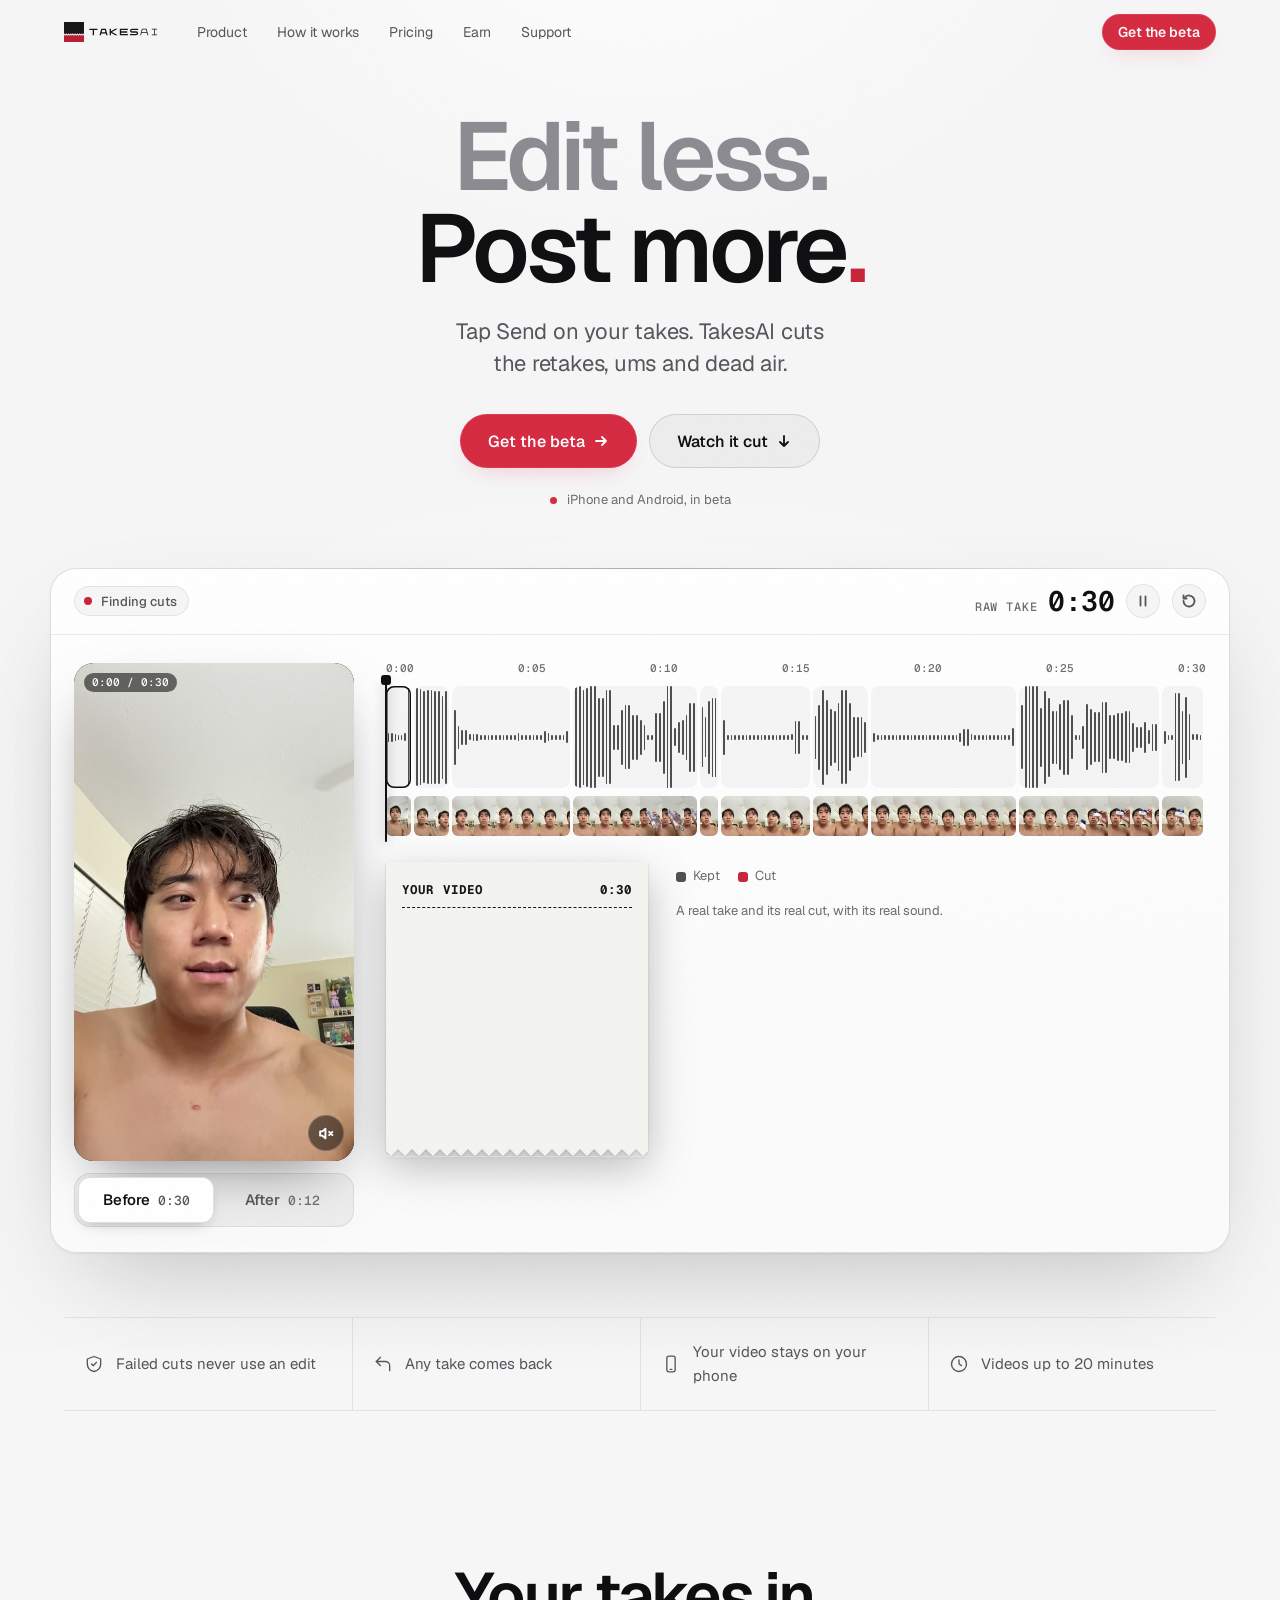
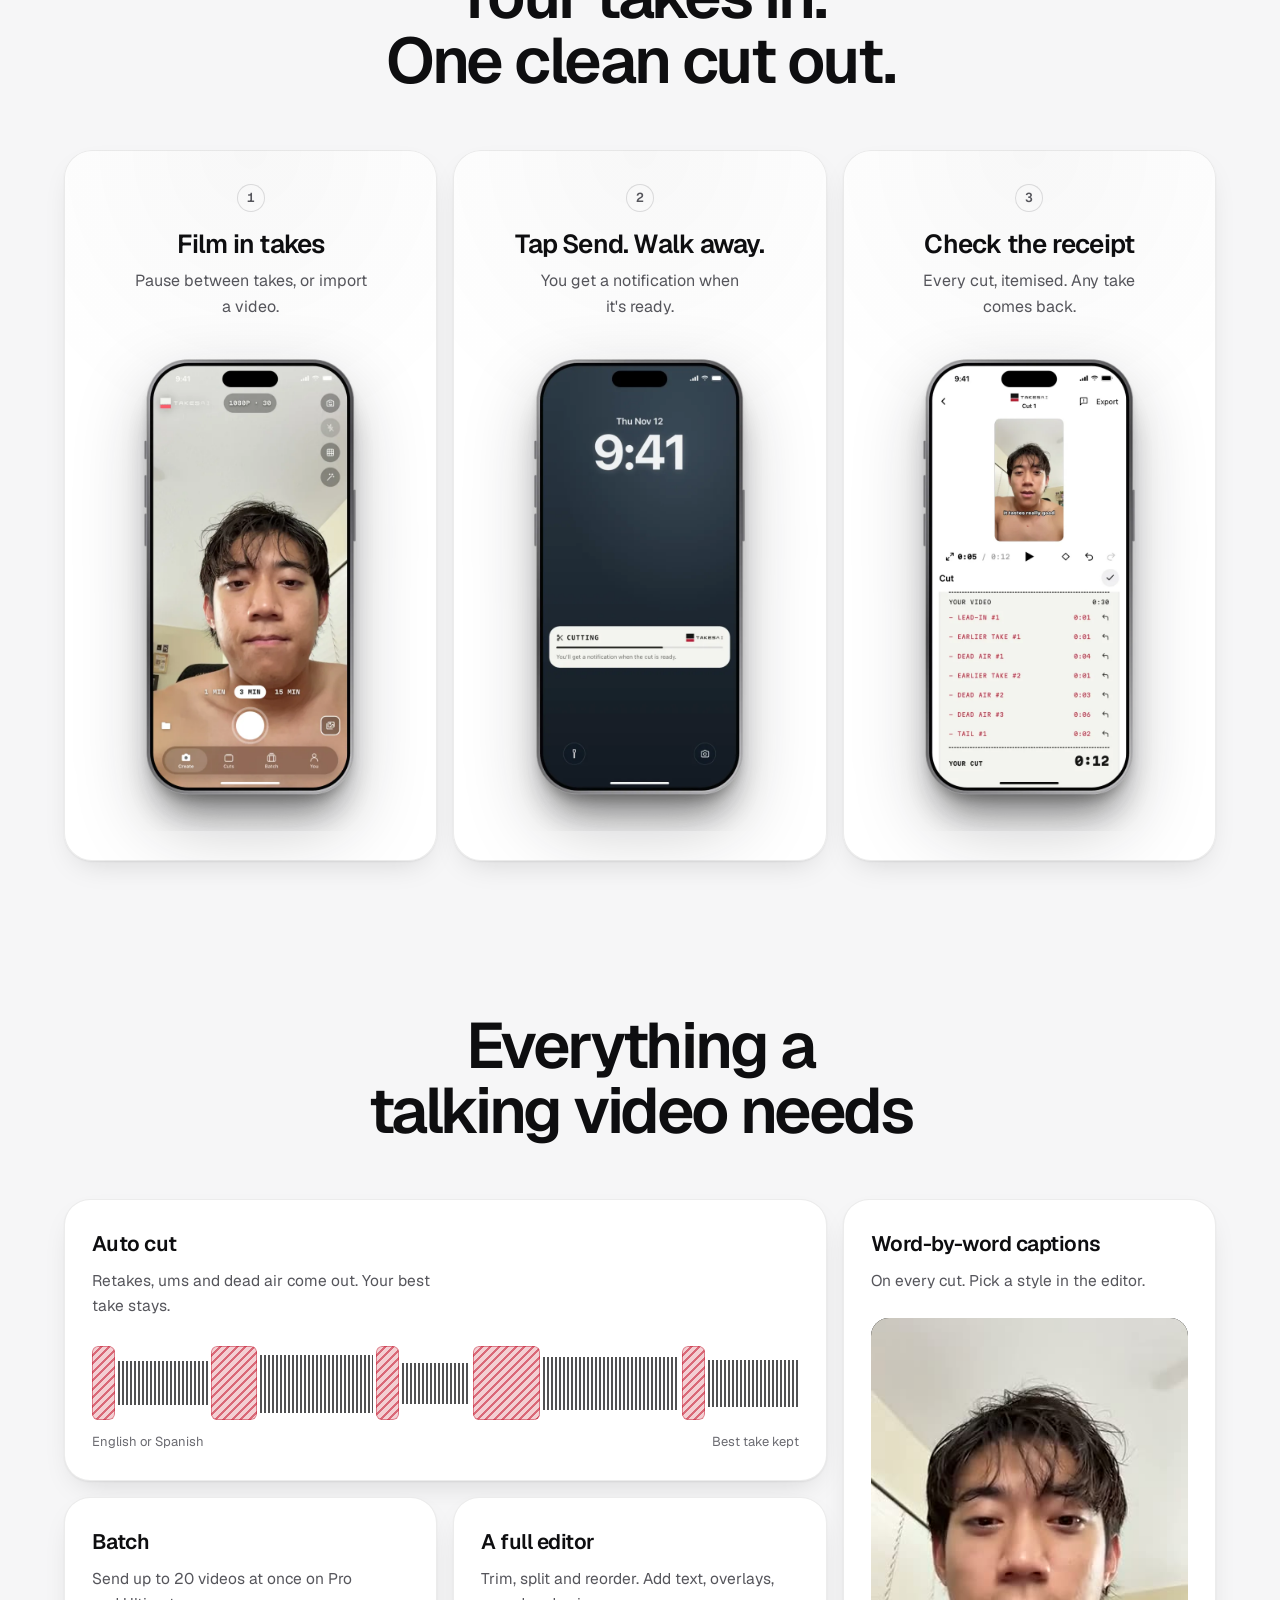
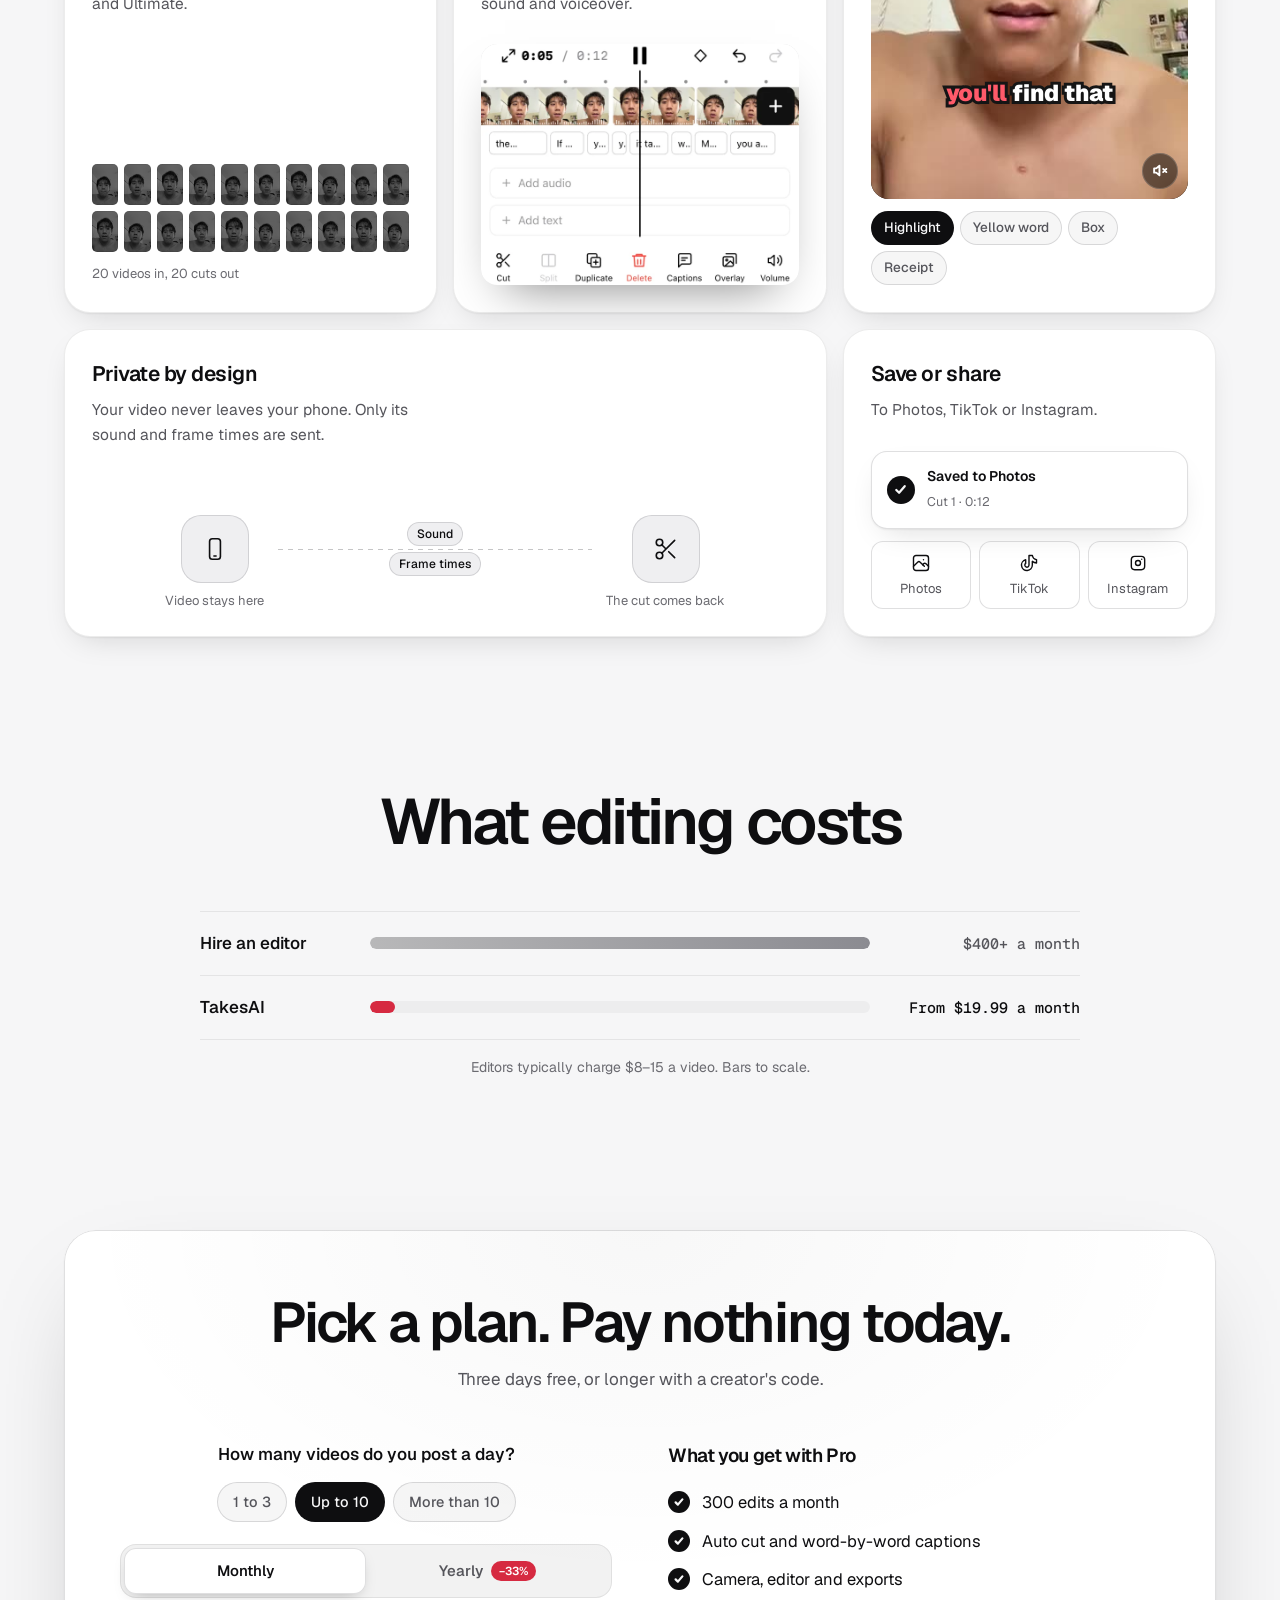
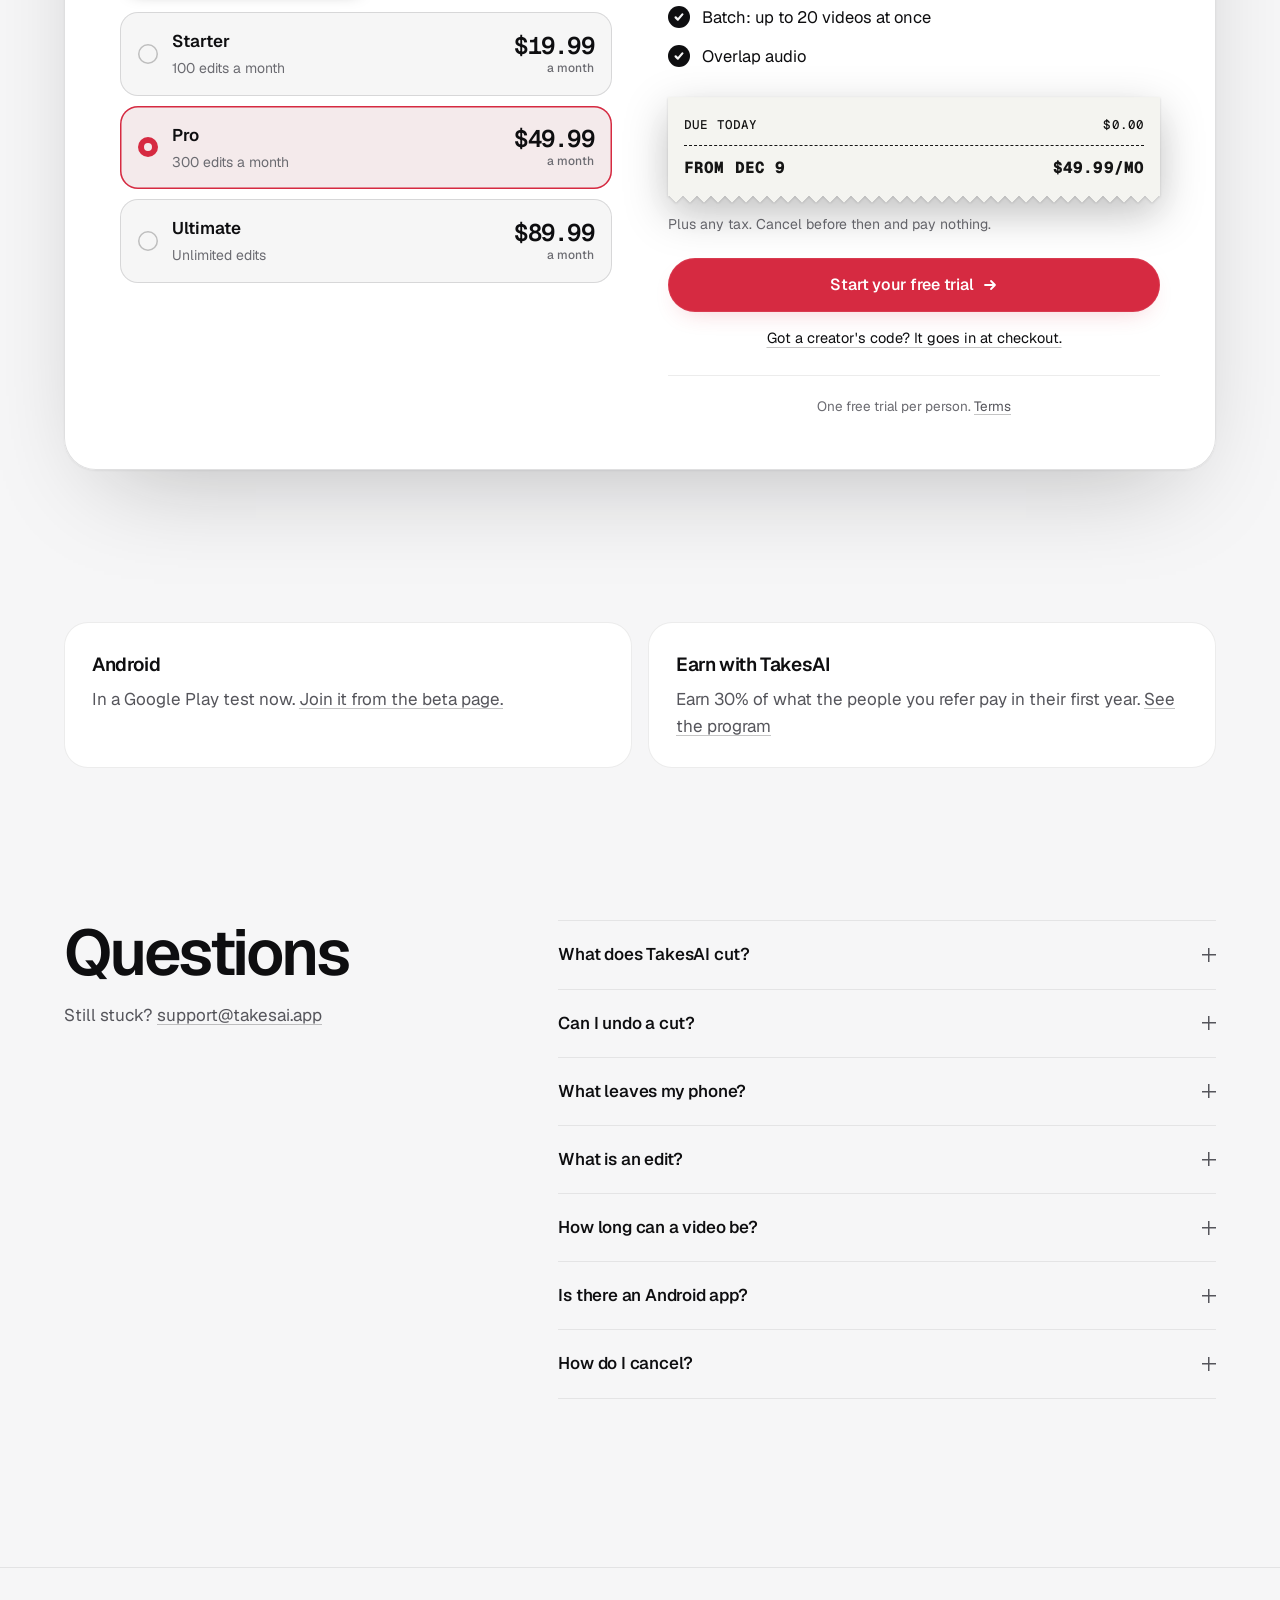
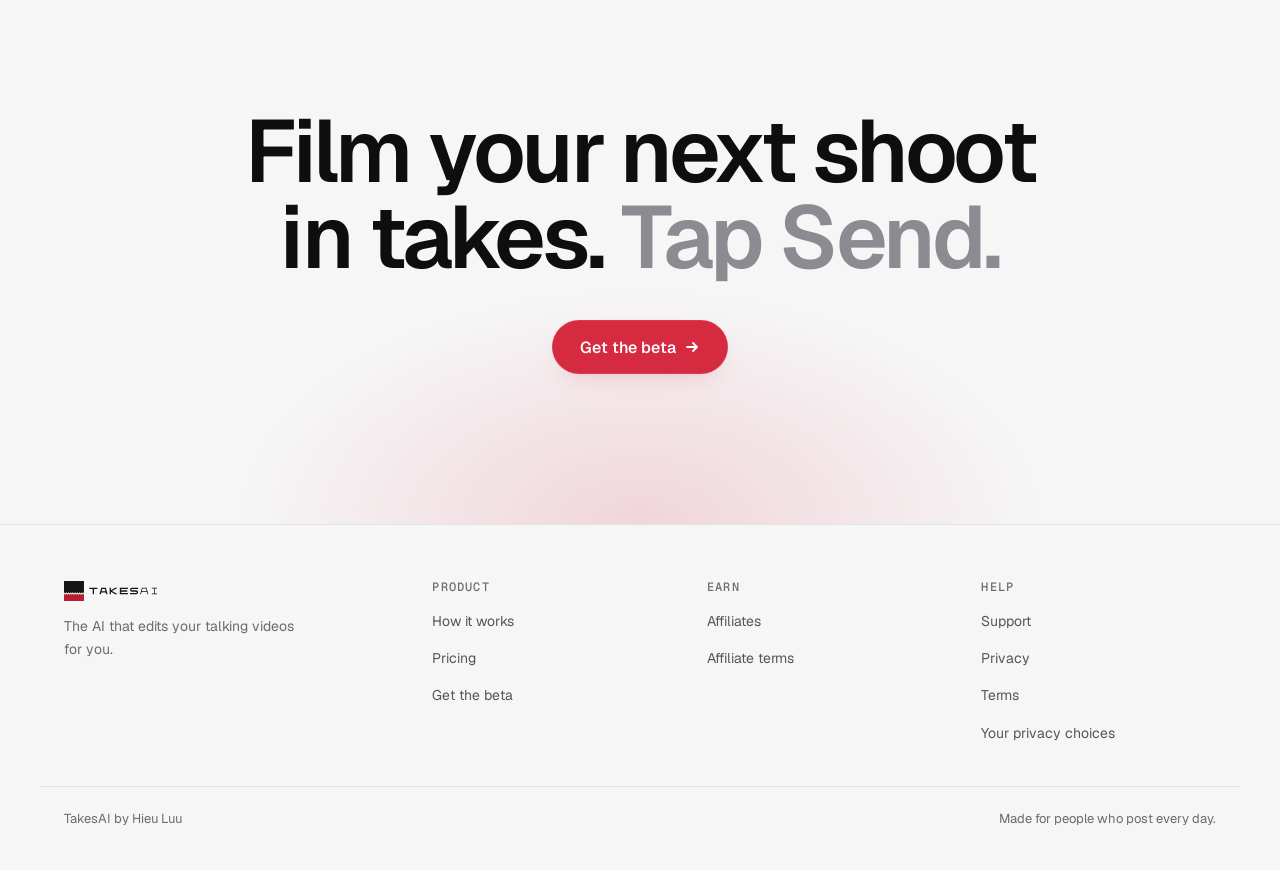
==== index.html @ f886a987 "Publish from takesai site/ at 8a616b32" ====
<!doctype html>
<html lang="en">
<head>
<meta charset="utf-8">
<meta name="viewport" content="width=device-width, initial-scale=1">
<link rel="icon" href="assets/icon.svg" type="image/svg+xml">
<link rel="apple-touch-icon" href="assets/apple-touch-icon.png">
<title>TakesAI: edit less, post more</title>
<meta name="description" content="Tap Send on your takes. TakesAI cuts the retakes, ums and dead air, and shows you everything it removed.">
<link rel="canonical" href="https://takesai.app/">
<meta property="og:type" content="website">
<meta property="og:site_name" content="TakesAI">
<meta property="og:title" content="TakesAI: edit less, post more">
<meta property="og:description" content="Your takes in. One clean cut out. TakesAI cuts the retakes, ums and dead air from your talking videos and shows you everything it removed.">
<meta property="og:url" content="https://takesai.app/">
<meta name="theme-color" content="#F6F6F7" media="(prefers-color-scheme: light)">
<meta name="theme-color" content="#0A0A0B" media="(prefers-color-scheme: dark)">
<link rel="preload" href="assets/fonts/Geist-Variable.woff2" as="font" type="font/woff2" crossorigin>
<link rel="stylesheet" href="style.css">
<link rel="stylesheet" href="assets/home.css">
<script>
(function () { // The hero's entrance (home.css .ready): once Geist is in or after 600 ms, and never before the first frame has painted.
  var d = document.documentElement, go = function () { requestAnimationFrame(function () { requestAnimationFrame(function () { d.classList.add('ready'); }); }); };
  d.classList.add('js');
  Promise.race([document.fonts ? document.fonts.load('1em Geist') : 0, new Promise(function (r) { setTimeout(r, 600); })]).then(go, go);
})();
</script>
<script src="assets/site.js" defer></script>
<script src="assets/home.js" defer></script>
</head>
<body class="home">
<header class="nav" id="nav">
  <div class="nav-in">
    <a class="brand" href="./" aria-label="TakesAI home"><picture><source srcset="assets/logo-dark.svg" media="(prefers-color-scheme: dark)"><img src="assets/logo.svg" alt="TakesAI" width="94" height="20"></picture></a>
    <nav class="nav-links" aria-label="Main">
      <a href="#demo">Product</a><a href="#how">How it works</a><a href="#pricing">Pricing</a><a class="if-trial not-app" href="earn/">Earn</a><a href="support/">Support</a>
    </nav>
    <a class="btn btn-red btn-sm" href="beta/" data-track="download">Get the beta</a>
    <button class="menu-btn" id="menu-btn" type="button" aria-expanded="false" aria-controls="sheet" aria-label="Menu"><i></i><i></i></button>
  </div>
</header>
<div class="sheet" id="sheet">
  <a href="#demo">Product</a><a href="#how">How it works</a><a href="#pricing">Pricing</a><a class="if-trial not-app" href="earn/">Earn</a><a href="support/">Support</a>
  <a class="btn btn-red" href="beta/" data-track="download">Get the beta</a>
</div>

<main>
<section class="hero">
  <!-- Black Friday (spec 012; docs/marketing/black-friday.md). Hidden unless the script below finds SALE_ON and the offer window. -->
  <section class="sale" id="sale" hidden aria-labelledby="sale-h">
    <h2 id="sale-h">Black Friday: 50% off your first year</h2>
    <p class="meta">Yearly plans · new subscribers · on iPhone · ends Monday</p>
    <ul class="lines plans">
      <li><span>Starter, yearly</span><span><s><span class="sr">Regular price </span>$159.99</s> $79.99<span class="sr"> for your first year</span></span><small>50% off your first year, then $159.99 a year</small></li>
      <li><span>Pro, yearly</span><span><s><span class="sr">Regular price </span>$399.99</s> $199.99<span class="sr"> for your first year</span></span><small>50% off your first year, then $399.99 a year</small></li>
      <li><span>Ultimate, yearly</span><span><s><span class="sr">Regular price </span>$719.99</s> $359.99<span class="sr"> for your first year</span></span><small>50% off your first year, then $719.99 a year</small></li>
    </ul>
    <p class="actions"><a class="btn btn-quiet" href="https://apps.apple.com/app/id6833252992" data-track="download">Get it on the App Store</a></p>
  </section>
  <script>
    // SALE_ON turns true only once the App Store offer exists (the founder's go). START and END are the US offer's real
    // start and end from App Store Connect. Outside that window, or with JavaScript off, nothing shows; it ends by itself.
    (function () {
      var SALE_ON = false, START = Date.parse('2026-11-27T04:00:00Z'), END = Date.parse('2026-12-01T04:00:00Z'), now = Date.now();
      if (SALE_ON && now >= START && now < END) document.getElementById('sale').hidden = false;
    })();
  </script>
  <h1><span class="line"><span class="dim">Edit less.</span></span><span class="line"><span>Post more<span class="dot">.</span></span></span></h1>
  <p class="sub">Tap Send on your takes. TakesAI cuts the retakes, ums and dead air.</p>
  <div class="ctas">
    <a class="btn btn-red btn-lg" href="beta/" data-track="download">Get the beta <svg viewBox="0 0 16 16" aria-hidden="true"><path d="M3 8h10M9 4l4 4-4 4"/></svg></a>
    <a class="btn btn-ghost btn-lg" href="#demo">Watch it cut <svg viewBox="0 0 16 16" aria-hidden="true"><path d="M8 3v10M4 9l4 4 4-4"/></svg></a>
  </div>
  <p class="meta"><i></i>iPhone and Android, in beta</p>
</section>

<!-- The signature: a real take and its real cut (assets/demo/, built by tools/make-demo.py from the take, the engine's cut list and the word times). -->
<section class="console-wrap" id="demo" aria-labelledby="demo-h">
  <h2 id="demo-h" class="sr">A real take, cut by TakesAI</h2>
  <div class="console" id="console">
    <div class="c-top">
      <span class="status" id="status" data-s="raw" role="status" aria-live="polite"><i></i><span id="status-t">Raw take</span></span>
      <span class="count"><small id="count-l">Raw take</small><b id="count">0:00</b></span>
      <button class="icon-btn" id="pause" type="button" aria-label="Pause"><svg class="i-pause" viewBox="0 0 16 16" aria-hidden="true"><path d="M5.5 3.5v9M10.5 3.5v9"/></svg><svg class="i-play" viewBox="0 0 16 16" aria-hidden="true"><path d="M5 3.5v9l7-4.5z"/></svg></button>
      <button class="icon-btn" id="replay" type="button" aria-label="Cut it again"><svg viewBox="0 0 16 16" aria-hidden="true"><path d="M2.5 8a5.5 5.5 0 1 0 1.6-3.9"/><path d="M2.5 2.5v3h3"/></svg></button>
    </div>
    <div class="c-body" id="cbody">
      <div class="player-col">
        <figure class="player">
          <video id="vraw" src="assets/demo/raw.mp4" poster="assets/demo/poster.jpg" muted playsinline preload="auto" aria-label="Before: the raw take"></video>
          <video id="vcut" src="assets/demo/cut.mp4" muted playsinline loop preload="none" aria-label="After: the cut, with captions"></video>
          <span class="tc" id="tc">0:00</span>
          <p class="cap" id="cap" aria-hidden="true"></p>
          <button class="snd" id="vsnd" type="button" aria-pressed="false" aria-label="Sound"><svg class="off" viewBox="0 0 16 16" aria-hidden="true"><path d="M7 3.5 4 6H2v4h2l3 2.5zM10.5 6.5l3 3M13.5 6.5l-3 3"/></svg><svg class="on" viewBox="0 0 16 16" aria-hidden="true"><path d="M7 3.5 4 6H2v4h2l3 2.5zM10.5 6a3 3 0 0 1 0 4M12.5 4a5.6 5.6 0 0 1 0 8"/></svg></button>
        </figure>
        <fieldset class="seg mode" id="mode">
          <legend class="sr">Show the take before or after the cut</legend>
          <label><input type="radio" name="mode" value="before">Before <b id="m-before">0:00</b></label>
          <label><input type="radio" name="mode" value="after" checked>After <b id="m-after">0:00</b></label>
        </fieldset>
      </div>
      <div class="work">
        <div class="timeline">
          <div class="ruler" aria-hidden="true"><span></span><span></span><span></span><span></span><span></span><span></span><span></span></div>
          <div class="track" id="track" aria-hidden="true"><div class="playhead" id="ph"></div></div>
        </div>
        <div class="work-b">
          <div class="r-wrap">
            <ol class="receipt" id="receipt" aria-label="Receipt for this cut"></ol>
          </div>
          <div class="work-aside">
            <div class="legend" aria-hidden="true"><span><i></i>Kept</span><span class="x"><i></i>Cut</span></div>
            <p class="c-note">A real take and its real cut, with its real sound.</p>
            <p class="r-hint" id="hint"><svg viewBox="0 0 16 16" aria-hidden="true"><path d="M6 10.5 2.5 7 6 3.5"/><path d="M2.5 7h7a4 4 0 0 1 4 4v1.5"/></svg>Tap a line to bring that part back.</p>
          </div>
        </div>
      </div>
    </div>
  </div>
</section>

<section class="facts" aria-label="Why it's safe to leave alone">
  <ul>
    <li data-r><svg viewBox="0 0 24 24" aria-hidden="true"><path d="M12 3 4 6v6c0 4.5 3.4 8 8 9 4.6-1 8-4.5 8-9V6z"/><path d="m9 12 2 2 4-4"/></svg>Failed cuts never use an edit</li>
    <li data-r style="--d:.06s"><svg viewBox="0 0 24 24" aria-hidden="true"><path d="M9 14 4 9l5-5"/><path d="M4 9h11a5 5 0 0 1 5 5v6"/></svg>Any take comes back</li>
    <li data-r style="--d:.12s"><svg viewBox="0 0 24 24" aria-hidden="true"><rect x="7" y="2.5" width="10" height="19" rx="2.5"/><path d="M11 18.5h2"/></svg>Your video stays on your phone</li>
    <li data-r style="--d:.18s"><svg viewBox="0 0 24 24" aria-hidden="true"><circle cx="12" cy="12" r="9"/><path d="M12 7v5l3 2"/></svg>Videos up to 20 minutes</li>
  </ul>
</section>

<section class="sec" id="how" aria-labelledby="how-h">
  <div class="sec-head" data-r><h2 id="how-h">Your takes in.<br>One clean cut out.</h2></div>
  <ol class="cards3">
    <li class="card3 spot" data-r><span class="n">1</span><h3>Film in takes</h3><p>Pause between takes, or import a video.</p><img src="assets/step-record.webp" alt="The TakesAI camera, ready to record" width="420" height="790" loading="lazy"></li>
    <li class="card3 spot" data-r style="--d:.08s"><span class="n">2</span><h3>Tap Send. Walk away.</h3><p>You get a notification when it's ready.</p><img src="assets/step-send.webp" alt="An iPhone lock screen showing TakesAI cutting a video" width="420" height="790" loading="lazy"></li>
    <li class="card3 spot" data-r style="--d:.16s"><span class="n">3</span><h3>Check the receipt</h3><p>Every cut, itemised. Any take comes back.</p><img src="assets/step-receipt.webp" alt="A finished cut with its receipt, listing every removed part" width="420" height="790" loading="lazy"></li>
  </ol>
</section>

<section class="sec" id="features" aria-labelledby="feat-h">
  <div class="sec-head" data-r><h2 id="feat-h">Everything a talking video needs</h2></div>
  <div class="bento">
    <article class="tile spot t-auto" data-r>
      <h3>Auto cut</h3><p>Retakes, ums and dead air come out. Your best take stays.</p>
      <div class="viz" aria-hidden="true">
        <div class="mini">
          <s style="--g:1"></s><b style="--g:4;--h:60%"></b><s style="--g:2"></s><b style="--g:5;--h:78%"></b><s style="--g:1"></s><b style="--g:3;--h:55%"></b><s style="--g:3"></s><b style="--g:6;--h:72%"></b><s style="--g:1"></s><b style="--g:4;--h:64%"></b>
        </div>
        <div class="mini-k"><span>English or Spanish</span><span>Best take kept</span></div>
      </div>
    </article>
    <article class="tile spot t-caps" data-r style="--d:.06s">
      <h3>Word-by-word captions</h3><p>On every cut. Pick a style in the editor.</p>
      <div class="viz">
        <div class="cap-frame" id="capframe" data-style="highlight">
          <video id="capvid" src="assets/caps.mp4" poster="assets/caps-poster.jpg" muted loop playsinline preload="none" aria-label="A take playing with word-by-word captions. Tap to pause."></video>
          <p class="words" id="capwords" aria-hidden="true"></p>
          <button class="snd" id="capsnd" type="button" aria-pressed="false" aria-label="Sound"><svg class="off" viewBox="0 0 16 16" aria-hidden="true"><path d="M7 3.5 4 6H2v4h2l3 2.5zM10.5 6.5l3 3M13.5 6.5l-3 3"/></svg><svg class="on" viewBox="0 0 16 16" aria-hidden="true"><path d="M7 3.5 4 6H2v4h2l3 2.5zM10.5 6a3 3 0 0 1 0 4M12.5 4a5.6 5.6 0 0 1 0 8"/></svg></button>
        </div>
        <div class="styles" role="radiogroup" aria-label="Caption style">
          <button type="button" role="radio" aria-checked="true" data-style="highlight">Highlight</button><button type="button" role="radio" aria-checked="false" data-style="yellow">Yellow word</button><button type="button" role="radio" aria-checked="false" data-style="box">Box</button><button type="button" role="radio" aria-checked="false" data-style="receipt">Receipt</button>
        </div>
      </div>
    </article>
    <article class="tile spot t-batch" data-r>
      <h3>Batch</h3><p>Send up to 20 videos at once on Pro and Ultimate.</p>
      <div class="viz" aria-hidden="true"><div class="grid20" id="grid20"></div><p class="g-k">20 videos in, 20 cuts out</p></div>
    </article>
    <article class="tile spot t-edit" data-r style="--d:.06s">
      <h3>A full editor</h3><p>Trim, split and reorder. Add text, overlays, sound and voiceover.</p>
      <div class="viz"><div class="ed-ui"><img loading="lazy" decoding="async" src="assets/editor-ui.webp" alt="The TakesAI editor: the timeline with caption blocks, Add audio and Add text, and the Cut, Split, Duplicate, Delete, Captions, Overlay and Volume tools" width="720" height="545"></div></div>
    </article>
    <article class="tile spot t-priv" data-r>
      <h3>Private by design</h3><p>Your video never leaves your phone. Only its sound and frame times are sent.</p>
      <div class="viz flow" aria-hidden="true">
        <div class="node"><div class="box"><svg viewBox="0 0 24 24"><rect x="7" y="2.5" width="10" height="19" rx="2.5"/><path d="M11 18.5h2"/></svg></div><span>Video stays here</span></div>
        <div class="pipe"><span class="pkts"><span class="pkt">Sound</span><span class="pkt">Frame times</span></span></div>
        <div class="node"><div class="box"><svg viewBox="0 0 24 24"><circle cx="6" cy="6" r="3"/><circle cx="6" cy="18" r="3"/><path d="M20 4 8.1 15.9M14.5 14.5 20 20M8.1 8.1 12 12"/></svg></div><span>The cut comes back</span></div>
      </div>
    </article>
    <article class="tile spot t-share" data-r style="--d:.06s">
      <h3>Save or share</h3><p>To Photos, TikTok or Instagram.</p>
      <div class="viz" aria-hidden="true">
        <div class="toast"><span class="ok"><svg viewBox="0 0 16 16"><path d="m3.5 8.5 3 3 6-7"/></svg></span><span><b>Saved to Photos</b><small>Cut 1 · 0:12</small></span></div>
        <div class="dests"><span><svg viewBox="0 0 24 24"><path d="M15 8h.01"/><path d="M3 6a3 3 0 0 1 3-3h12a3 3 0 0 1 3 3v12a3 3 0 0 1-3 3H6a3 3 0 0 1-3-3z"/><path d="m3 16 5-5c.93-.89 2.07-.89 3 0l5 5"/><path d="m14 14 1-1c.93-.89 2.07-.89 3 0l3 3"/></svg>Photos</span><span><svg viewBox="0 0 24 24"><path d="M21 7.92v4.03A9.95 9.95 0 0 1 16 10v4.5a6.5 6.5 0 1 1-8-6.33v4.33a2.5 2.5 0 1 0 4 2V3h4.08A6 6 0 0 0 21 7.92z"/></svg>TikTok</span><span><svg viewBox="0 0 24 24"><path d="M4 8a4 4 0 0 1 4-4h8a4 4 0 0 1 4 4v8a4 4 0 0 1-4 4H8a4 4 0 0 1-4-4z"/><path d="M9 12a3 3 0 1 0 6 0 3 3 0 0 0-6 0"/><path d="M16.5 7.5v.01"/></svg>Instagram</span></div>
      </div>
    </article>
  </div>
</section>

<section class="sec" id="cost" aria-labelledby="cost-h">
  <div class="sec-head" data-r><h2 id="cost-h">What editing costs</h2></div>
  <div class="cost" data-r>
    <div class="bar-row"><span class="who">Hire an editor</span><div class="bar"><i style="--w:100%"></i></div><span class="amt">$400+ a month</span></div>
    <div class="bar-row me"><span class="who">TakesAI</span><div class="bar"><i style="--w:5%"></i></div><span class="amt">From $19.99 a month</span></div>
    <p class="cost-note">Editors typically charge $8–15 a video. Bars to scale.</p>
  </div>
</section>

<!-- Plans: the form opens the checkout with the plan chosen (?plan=&period=, contracts/checkout-api.md). Works without script; the
     "how many a day" buttons need it. Buying links carry not-app (pages the app opens show no way to pay outside it). -->
<section class="sec" id="pricing" aria-labelledby="price-h">
  <div class="price-card" data-r>
    <h2 id="price-h"><span class="if-trial"><span class="nw">Pick a plan.</span> <span class="nw">Pay nothing today.</span></span><span class="if-no-trial">Plans</span></h2>
    <p class="lead if-trial">Three days free, or longer with a creator's code.</p>
    <form class="picker" id="picker" action="checkout/" method="get">
      <div class="pick">
        <p class="q" id="q">How many videos do you post a day?</p>
        <div class="chips" role="group" aria-labelledby="q">
          <button type="button" data-plan="starter" aria-pressed="false">1 to 3</button>
          <button type="button" data-plan="pro" aria-pressed="true">Up to 10</button>
          <button type="button" data-plan="ultimate" aria-pressed="false">More than 10</button>
        </div>
        <fieldset class="period">
          <legend class="sr">Billing period</legend>
          <span class="thumb" aria-hidden="true"></span>
          <label><input type="radio" name="period" value="monthly" checked>Monthly</label>
          <label><input type="radio" name="period" value="yearly">Yearly <span class="save"><span aria-hidden="true">−33%</span><span class="sr">, about 33% less</span></span></label>
        </fieldset>
        <fieldset class="plans">
          <legend class="sr">Plan</legend>
          <label class="plan"><input type="radio" name="plan" value="starter"><span><span class="nm">Starter</span><span class="ed">100 edits a month</span></span><span class="pr" data-m="19.99" data-y="159.99"><span class="v">$19.99</span><small>a month</small></span></label>
          <label class="plan"><input type="radio" name="plan" value="pro" checked><span><span class="nm">Pro</span><span class="ed">300 edits a month</span></span><span class="pr" data-m="49.99" data-y="399.99"><span class="v">$49.99</span><small>a month</small></span></label>
          <label class="plan"><input type="radio" name="plan" value="ultimate"><span><span class="nm">Ultimate</span><span class="ed">Unlimited edits</span></span><span class="pr" data-m="89.99" data-y="719.99"><span class="v">$89.99</span><small>a month</small></span></label>
        </fieldset>
      </div>
      <div class="buy">
        <h3 class="incl-h">What you get with <span id="incl-name">Pro</span></h3>
        <ul class="incl" id="incl"><li>300 edits a month</li><li>Auto cut and word-by-word captions</li><li>Camera, editor and exports</li><li>Batch: up to 20 videos at once</li><li>Overlap audio</li></ul>
        <div class="if-trial not-app">
          <div class="r-wrap due-wrap"><ul class="receipt due-r" aria-label="What you pay">
            <li><span>Due today</span><span>$0.00</span></li>
            <li class="total"><span id="due-when">After the trial</span><span id="due-p">$49.99/mo</span></li>
          </ul></div>
          <p class="due-note">Plus any tax. Cancel before then and pay nothing.</p>
          <button class="btn btn-red btn-lg" type="submit">Start your free trial <svg viewBox="0 0 16 16" aria-hidden="true"><path d="M3 8h10M9 4l4 4-4 4"/></svg></button>
          <a class="code" href="checkout/">Got a creator's code? It goes in at checkout.</a>
        </div>
        <p class="if-no-trial">Subscribe in the app. Cancel anytime in your Apple ID settings.</p>
        <p class="only-app">Subscribe in the app.</p>
        <p class="fine">One free trial per person. <a href="terms/">Terms</a></p>
      </div>
    </form>
  </div>
</section>

<section class="sec" id="more" aria-label="Android and the affiliate program">
  <div class="duo">
    <div id="android" data-r><h3>Android</h3><p>In a Google Play test now. <a href="beta/#android">Join it from the beta page.</a></p></div>
    <div class="if-trial not-app" data-r style="--d:.06s"><h3>Earn with TakesAI</h3><p>Earn 30% of what the people you refer pay in their first year. <a href="earn/">See the program</a></p></div>
  </div>
</section>

<section class="sec" id="faq" aria-labelledby="faq-h">
  <div class="faq-wrap">
    <div data-r><h2 id="faq-h" class="big">Questions</h2><p>Still stuck? <a href="mailto:support@takesai.app">support@takesai.app</a></p></div>
    <div class="faq" data-r style="--d:.06s">
      <details><summary>What does TakesAI cut?</summary><p>Retakes, ums and dead air. It keeps your best take and adds captions.</p></details>
      <details><summary>Can I undo a cut?</summary><p>Yes, any removed take comes back with a tap. Check each cut before you post.</p></details>
      <details><summary>What leaves my phone?</summary><p>Only its sound and a list of frame times, never the video. Details in the <a href="privacy/">Privacy Policy</a>.</p></details>
      <details><summary>What is an edit?</summary><p>One cut opened in your editor. Failed cuts use none, and unused edits don't roll over.</p></details>
      <details><summary>How long can a video be?</summary><p>Up to 20 minutes.</p></details>
      <details><summary>Is there an Android app?</summary><p>It's in a Google Play test now. The <a href="beta/#android">beta page</a> has the steps.</p></details>
      <details><summary>How do I cancel?</summary><p><a href="support/">Support</a> has the steps for App Store and web plans.</p></details>
    </div>
  </div>
</section>

<section class="final" aria-labelledby="final-h">
  <h2 id="final-h" data-r>Film your next shoot in takes. <span>Tap Send.</span></h2>
  <a class="btn btn-red btn-lg" href="beta/" data-track="download" data-r style="--d:.1s">Get the beta <svg viewBox="0 0 16 16" aria-hidden="true"><path d="M3 8h10M9 4l4 4-4 4"/></svg></a>
</section>
</main>
<footer class="site-footer">
  <div class="foot">
    <div><a class="brand" href="./"><picture><source srcset="assets/logo-dark.svg" media="(prefers-color-scheme: dark)"><img src="assets/logo.svg" alt="TakesAI" width="94" height="20"></picture></a><p>The AI that edits your talking videos for you.</p></div>
    <div><h4>Product</h4><ul><li><a href="#how">How it works</a></li><li><a href="#pricing">Pricing</a></li><li><a href="beta/">Get the beta</a></li></ul></div>
    <div class="if-trial not-app"><h4>Earn</h4><ul><li><a href="earn/">Affiliates</a></li><li><a href="earn/terms/">Affiliate terms</a></li></ul></div>
    <div><h4>Help</h4><ul><li><a href="support/">Support</a></li><li><a href="privacy/">Privacy</a></li><li><a href="terms/">Terms</a></li><li><a href="privacy-choices/">Your privacy choices</a></li></ul></div>
  </div>
  <div class="foot-b"><span>TakesAI by Hieu Luu</span><span>Made for people who post every day.</span></div>
</footer>
</body>
</html>
---- style.css ----
/* takesai.app (M-86): the premium look, in a light and a dark palette that follow the device.
   Geist for words, Geist Mono for timecodes and figures, both served from this site. Red marks the main action
   and anything cut; paper is used only for receipts. The home page adds its own sections in assets/home.css. */
@font-face { font-family: "Geist"; src: url("assets/fonts/Geist-Variable.woff2") format("woff2"); font-weight: 100 900; font-style: normal; font-display: swap; }
@font-face { font-family: "Geist Mono"; src: url("assets/fonts/GeistMono-Variable.woff2") format("woff2"); font-weight: 100 900; font-style: normal; font-display: swap; }

:root {
  --bg: #F6F6F7; --bg-1: #FBFBFC; --panel: #FFFFFF; --panel-2: #FFFFFF; --panel-3: #EFEFF1; --raised: #FFFFFF;
  --fill: rgb(14 14 16 / 0.035); --fill-2: rgb(14 14 16 / 0.065); --well: rgb(14 14 16 / 0.05);
  --line: rgb(14 14 16 / 0.08); --line-2: rgb(14 14 16 / 0.13); --line-3: rgb(14 14 16 / 0.24);
  --text: #0E0E10; --text-2: #55555B; --text-3: #6B6B71; --dim: #8B8B91;
  --red: #C8243A; --red-btn: #D62A41; --red-btn-2: #BD1F36; --red-glow: rgb(214 42 65 / 0.16); --red-shadow: rgb(214 42 65 / 0.28);
  --paper: #F4F4F0; --ink: #151515; --cut: #B81D32;
  --bar: rgb(14 14 16 / 0.72);
  --nav-bg: rgb(246 246 247 / 0.8); --sheet-bg: rgb(246 246 247 / 0.97);
  --key: rgb(255 255 255 / 0.95); --card-hi: rgb(14 14 16 / 0.03);
  --shadow: 0 1px 2px rgb(14 14 16 / 0.06), 0 12px 32px -14px rgb(14 14 16 / 0.18);
  --shadow-lg: 0 1px 2px rgb(14 14 16 / 0.05), 0 40px 100px -40px rgb(14 14 16 / 0.28);
  --phone-shadow: drop-shadow(0 26px 34px rgb(14 14 16 / 0.22));
  --grain: 0.03;
  --sans: "Geist", -apple-system, BlinkMacSystemFont, "Segoe UI", Roboto, sans-serif;
  --mono: "Geist Mono", ui-monospace, "SF Mono", Menlo, monospace;
  --ease: cubic-bezier(0.16, 1, 0.3, 1);
  --max: 1200px; --read: 720px;
  color-scheme: light;
  interpolate-size: allow-keywords;
}
@media (prefers-color-scheme: dark) {
  :root:not([data-theme="light"]) {
    --bg: #0A0A0B; --bg-1: #0D0D0F; --panel: #121215; --panel-2: #17171B; --panel-3: #1E1E23; --raised: #24242A;
    --fill: rgb(255 255 255 / 0.04); --fill-2: rgb(255 255 255 / 0.08); --well: rgb(0 0 0 / 0.35);
    --line: rgb(255 255 255 / 0.07); --line-2: rgb(255 255 255 / 0.12); --line-3: rgb(255 255 255 / 0.22);
    --text: #F4F4F0; --text-2: #A8A8AD; --text-3: #8F8F95; --dim: #6B6B71;
    --red: #FF5A6A; --red-btn: #D92D44; --red-btn-2: #C4263D; --red-glow: rgb(255 90 106 / 0.2); --red-shadow: rgb(0 0 0 / 0.55);
    --bar: rgb(244 244 240 / 0.78);
    --nav-bg: rgb(10 10 11 / 0.72); --sheet-bg: rgb(10 10 11 / 0.96);
    --key: rgb(255 255 255 / 0.1); --card-hi: rgb(255 255 255 / 0.07);
    --shadow: inset 0 1px 0 rgb(255 255 255 / 0.05), 0 20px 50px -24px rgb(0 0 0 / 0.8);
    --shadow-lg: inset 0 1px 0 rgb(255 255 255 / 0.08), 0 50px 140px -40px rgb(0 0 0 / 0.9);
    --phone-shadow: drop-shadow(0 30px 40px rgb(0 0 0 / 0.6));
    --grain: 0.045;
    color-scheme: dark;
  }
}

* { box-sizing: border-box; }
html { -webkit-text-size-adjust: 100%; scroll-padding-top: 88px; }
@media (prefers-reduced-motion: no-preference) { html { scroll-behavior: smooth; } }
body { margin: 0; background: var(--bg); color: var(--text); font: 400 17px/1.6 var(--sans); -webkit-font-smoothing: antialiased; overflow-x: clip; }
::selection { background: var(--text); color: var(--bg); }
img { display: block; max-width: 100%; }
a { color: inherit; text-decoration-thickness: 1px; text-underline-offset: 3px; text-decoration-color: var(--line-3); }
a:hover { text-decoration-color: currentColor; }
:focus-visible { outline: 2px solid var(--text); outline-offset: 3px; border-radius: 6px; }
h1, h2, h3 { font-weight: 600; text-wrap: balance; color: var(--text); }
p { text-wrap: pretty; }
p, ul, ol { margin: 0 0 16px; }
ul, ol { padding-left: 1.3em; }
li { margin-bottom: 8px; }
li::marker { color: var(--text-3); }
strong { font-weight: 600; color: var(--text); }
fieldset { border: 0; padding: 0; margin: 0; min-width: 0; }
.sr { position: absolute; width: 1px; height: 1px; overflow: hidden; clip: rect(0 0 0 0); white-space: nowrap; }
.nw { display: inline-block; } /* a heading of two sentences breaks between them */

/* Film grain, very faint: the edit bay. */
body::after { content: ""; position: fixed; inset: -50%; z-index: 90; pointer-events: none; opacity: var(--grain);
  background-image: url("data:image/svg+xml,%3Csvg xmlns='http://www.w3.org/2000/svg' width='160' height='160'%3E%3Cfilter id='n'%3E%3CfeTurbulence type='fractalNoise' baseFrequency='.9' numOctaves='2' stitchTiles='stitch'/%3E%3C/filter%3E%3Crect width='100%25' height='100%25' filter='url(%23n)'/%3E%3C/svg%3E"); }

/* ---------- Buttons: red is the main action. ---------- */
.btn { display: inline-flex; align-items: center; justify-content: center; gap: 8px; min-height: 46px; padding: 0 22px; border-radius: 999px; border: 0;
  font: 550 15px/1.2 var(--sans); letter-spacing: -0.005em; text-decoration: none; text-align: center; cursor: pointer; white-space: nowrap;
  color: var(--bg); background: var(--text); transition: transform 0.4s var(--ease), background-color 0.25s, box-shadow 0.4s var(--ease), color 0.25s; }
.btn:hover { transform: translateY(-1px); }
.btn svg { width: 16px; height: 16px; fill: none; stroke: currentColor; stroke-width: 1.8; stroke-linecap: round; stroke-linejoin: round; transition: transform 0.4s var(--ease); }
.btn:hover svg { transform: translateX(3px); }
.btn-cut, .btn-red { color: #FFFFFF; background: var(--red-btn); box-shadow: 0 0 0 1px rgb(255 255 255 / 0.08) inset, 0 10px 24px -12px var(--red-shadow); }
.btn-cut:hover, .btn-red:hover { background: var(--red-btn-2); box-shadow: 0 0 0 1px rgb(255 255 255 / 0.12) inset, 0 14px 30px -12px var(--red-shadow); }
.btn-quiet, .btn-ghost { color: var(--text); background: var(--fill); box-shadow: inset 0 0 0 1px var(--line-2); }
.btn-quiet:hover, .btn-ghost:hover { background: var(--fill-2); box-shadow: inset 0 0 0 1px var(--line-3); }
.btn-ghost:hover svg { transform: translateY(2px); }
.btn-sm { min-height: 36px; padding: 0 16px; font-size: 14px; }
.btn-lg { min-height: 54px; padding: 0 28px; font-size: 16px; }
button.btn:disabled { cursor: wait; opacity: 0.6; transform: none; }
.actions { display: flex; flex-wrap: wrap; gap: 10px; margin: 0; }

/* ---------- Header: glass over the page. ---------- */
.site-header { position: fixed; inset: 0 0 auto; z-index: 60; background: var(--nav-bg); -webkit-backdrop-filter: saturate(160%) blur(18px); backdrop-filter: saturate(160%) blur(18px); border-bottom: 1px solid var(--line); }
.site-header nav { max-width: var(--max); margin: 0 auto; padding: 0 24px; min-height: 64px; display: flex; flex-wrap: wrap; align-items: center; gap: 4px 28px; }
.brand { display: block; color: var(--text); }
.brand img { display: block; height: 20px; width: auto; }
.site-header .links { display: flex; flex-wrap: wrap; gap: 0 24px; margin-left: auto; }
.site-header .links a { font-size: 14px; color: var(--text-2); text-decoration: none; padding: 10px 0; transition: color 0.2s; }
.site-header .links a:hover, .site-header .links a[aria-current="page"] { color: var(--text); }
@media (max-width: 420px) { .site-header nav { gap: 4px 16px; } .site-header .links { gap: 0 14px; } .site-header .links a { font-size: 13.5px; } }

/* ---------- Inner pages: a reading column. ---------- */
.page { position: relative; max-width: calc(var(--read) + 48px); margin: 0 auto; padding: 128px 24px 112px; overflow-wrap: break-word; isolation: isolate; }
.page::before { content: ""; position: absolute; inset: 0 0 auto; height: 520px; z-index: -1; pointer-events: none; background: radial-gradient(40% 70% at 50% 0%, var(--key), transparent 70%); }
.page h1 { font-size: clamp(2.5rem, 7vw, 3.75rem); line-height: 1.02; letter-spacing: -0.04em; margin: 0 0 16px; }
.page h2 { font-size: 1.5rem; line-height: 1.2; letter-spacing: -0.025em; margin: 0 0 14px; }
.page h3 { font-size: 1.125rem; line-height: 1.35; letter-spacing: -0.01em; margin: 28px 0 8px; }
.page section { margin-top: 64px; scroll-margin-top: 96px; }
.page p, .page li { color: var(--text-2); }
.meta { font-size: 14px; color: var(--text-3); margin: 0 0 32px; }
.lede { font-size: 1.25rem; line-height: 1.5; color: var(--text-2); letter-spacing: -0.01em; }
.contact { font-weight: 600; font-size: 1.125rem; }
.contact a { color: var(--text); }
.redeem-get { margin: 12px 0 6px; } /* the button sits on its own line under its step */
.steps .btn { margin: 4px 0 12px; }

/* Facts: label on the left, value on the right, hairlines between. */
.lines { list-style: none; padding: 0; margin: 0 0 24px; border-top: 1px solid var(--line); font-variant-numeric: tabular-nums; }
.lines li { display: flex; flex-wrap: wrap; justify-content: space-between; gap: 2px 24px; margin: 0; padding: 14px 0; border-bottom: 1px solid var(--line); }
.page .lines li span:first-child, .lines li span:first-child { font-weight: 550; color: var(--text); }
.lines li span:last-child { color: var(--text-2); }
@media (min-width: 600px) { .lines li span:last-child { text-align: right; margin-left: auto; max-width: 62%; } }
.lines li.cut span { color: var(--red); }
.lines li.total span { color: var(--text); font-weight: 650; }

/* Steps: the order is the information. */
.steps { list-style: none; padding: 0; margin: 0; counter-reset: step; }
.steps > li { counter-increment: step; position: relative; margin: 0; padding: 0 0 24px 52px; }
.steps > li::before { content: counter(step); position: absolute; left: 0; top: 0; display: grid; place-items: center; width: 32px; height: 32px; border-radius: 50%;
  box-shadow: inset 0 0 0 1px var(--line-2); font: 600 13px/1 var(--mono); color: var(--text-2); }
.steps h3 { margin: 4px 0 4px; }
.steps p { margin: 0 0 12px; }

/* Questions: native disclosure, works without JavaScript. */
.faq details { border-bottom: 1px solid var(--line); }
.faq details:first-child { border-top: 1px solid var(--line); }
.faq summary { display: flex; justify-content: space-between; align-items: center; gap: 20px; padding: 20px 0; cursor: pointer; list-style: none; font-size: 17px; font-weight: 550; letter-spacing: -0.012em; color: var(--text); }
.faq summary::-webkit-details-marker { display: none; }
.faq summary::after { content: ""; flex: none; width: 14px; height: 14px; background:
  linear-gradient(var(--text-2), var(--text-2)) center / 14px 1.5px no-repeat, linear-gradient(var(--text-2), var(--text-2)) center / 1.5px 14px no-repeat; transition: transform 0.45s var(--ease); }
.faq details[open] summary::after { transform: rotate(45deg); }
.faq details p { padding: 0 40px 22px 0; color: var(--text-2); max-width: 52ch; }
.faq details::details-content { height: 0; overflow: clip; transition: height 0.5s var(--ease), content-visibility 0.5s allow-discrete; }
.faq details[open]::details-content { height: auto; }

/* ---------- Footer ---------- */
.site-footer { border-top: 1px solid var(--line); color: var(--text-3); }
.foot { max-width: var(--max); margin: 0 auto; padding: 56px 24px 40px; display: grid; grid-template-columns: 1.4fr repeat(3, 1fr); gap: 40px; }
.foot p { margin: 14px 0 0; font-size: 14px; color: var(--text-3); max-width: 28ch; }
.foot h4 { margin: 0 0 14px; font: 500 12px/1 var(--mono); text-transform: uppercase; letter-spacing: 0.1em; color: var(--text-3); }
.foot ul { list-style: none; margin: 0; padding: 0; display: grid; gap: 10px; }
.foot li { margin: 0; }
.foot a { font-size: 14px; color: var(--text-2); text-decoration: none; transition: color 0.2s; }
.foot a:hover { color: var(--text); }
.foot .brand img { height: 20px; }
.foot-b { max-width: var(--max); margin: 0 auto; padding: 22px 24px 40px; border-top: 1px solid var(--line); display: flex; justify-content: space-between; gap: 20px; font-size: 13px; }
@media (max-width: 760px) { .foot { grid-template-columns: 1fr 1fr; } .foot > div:first-child { grid-column: 1 / -1; } .foot-b { flex-direction: column; } }

/* ---- Marketing site skeleton (spec 007, contracts/site-interfaces.md) ---- */

/* Support opened from the app (?from=app): nothing there may link to outside payment (guideline 3.1.1(a)). */
.from-app .not-app, html:not(.from-app) .only-app { display: none; }

/* Launch switch (FR-002). Release 1.0 ships without the trial, the web checkout and the affiliate
   program; they arrive together in the next release. When that release is live, swap these two lines. */
/* .if-trial { display: none !important; } */
.if-no-trial { display: none !important; }

/* Feature board switch (spec 015). Board copy carries .if-board, its counterpart .if-no-board.
   When the board is switched on in the app, swap these two lines. */
.if-board { display: none !important; }
/* .if-no-board { display: none !important; } */

/* ---------- Plan pickers (home pricing and checkout) ---------- */
/* The period: a segmented control in a well. */
.seg, .period { position: relative; display: grid; grid-template-columns: 1fr 1fr; gap: 0; padding: 4px; border-radius: 16px; background: var(--well); box-shadow: inset 0 0 0 1px var(--line); margin: 0 0 14px; }
.seg label, .period label { position: relative; z-index: 1; display: flex; flex-direction: column; align-items: center; justify-content: center; gap: 2px; min-height: 46px; padding: 4px 8px; border-radius: 12px; cursor: pointer; font-weight: 550; font-size: 15px; line-height: 1.2; color: var(--text-2); transition: color 0.3s, background-color 0.3s; }
.seg label:has(:checked), .period label:has(:checked) { color: var(--text); }
.seg label:has(:checked) { background: var(--raised); box-shadow: inset 0 0 0 1px var(--line-2), 0 6px 16px -8px rgb(0 0 0 / 0.35); }
.seg small { font-size: 12px; font-weight: 450; color: var(--text-3); }
.seg input, .period input { position: absolute; opacity: 0; inset: 0; margin: 0; cursor: pointer; }
.seg:has(:focus-visible), .period:has(:focus-visible) { outline: 2px solid var(--text); outline-offset: 3px; }
/* Plan rows; the chosen one is ringed in red. */
fieldset.plans { display: grid; gap: 10px; margin-bottom: 20px; }
.plan { position: relative; display: grid; grid-template-columns: auto 1fr auto; align-items: center; column-gap: 14px; padding: 16px 18px; border-radius: 18px; cursor: pointer;
  background: var(--fill); box-shadow: inset 0 0 0 1px var(--line-2); transition: box-shadow 0.35s var(--ease), background-color 0.35s; }
.plan:hover { background: var(--fill-2); }
.plan input { appearance: none; -webkit-appearance: none; width: 20px; height: 20px; margin: 0; border-radius: 50%; box-shadow: inset 0 0 0 1.5px var(--line-3); transition: box-shadow 0.35s var(--ease); }
.plan input:checked { box-shadow: inset 0 0 0 6px var(--red-btn); }
.plan:has(:checked) { background: color-mix(in srgb, var(--red-btn) 6%, var(--fill)); box-shadow: inset 0 0 0 1.5px var(--red-btn); }
.plan:has(:focus-visible) { outline: 2px solid var(--text); outline-offset: 3px; }
.plan input:focus-visible { outline: none; }
/* The period switch, without script: .m shows monthly figures, .y yearly ones. */
.picker .y, .picker:has([name="period"][value="yearly"]:checked) .m { display: none; }
.picker:has([name="period"][value="yearly"]:checked) .y { display: inline; }

/* ---------- The receipt: paper, monospace figures, a dashed rule above the total, a torn edge. ---------- */
/* The shadow sits on the wrapper, because the tear is a mask, which would clip a shadow on the slip itself. */
.receipt-wrap, .r-wrap { filter: drop-shadow(0 14px 22px rgb(0 0 0 / 0.22)) drop-shadow(0 1px 1px rgb(0 0 0 / 0.16)); }
.receipt { --tear: 7px; list-style: none; margin: 0; padding: 16px 16px calc(var(--tear) + 14px); background: var(--paper); color: var(--ink);
  font: 500 12.5px/1.45 var(--mono); text-transform: uppercase; letter-spacing: 0.01em; font-variant-numeric: tabular-nums;
  -webkit-mask: conic-gradient(from -45deg at bottom, #0000, #000 1deg 89deg, #0000 90deg) 50% / calc(2 * var(--tear)) 100%;
  mask: conic-gradient(from -45deg at bottom, #0000, #000 1deg 89deg, #0000 90deg) 50% / calc(2 * var(--tear)) 100%; }
.receipt li { display: flex; justify-content: space-between; gap: 12px; margin: 0; padding: 3px 0; color: var(--ink); }
.receipt li:not(.due) span { white-space: nowrap; }
.receipt li.cut, .receipt .x { color: var(--cut); }
.receipt li.total { margin-top: 8px; padding-top: 10px; border-top: 1.5px dashed var(--ink); font-weight: 800; font-size: 16px; }

/* Scroll reveal, from visible defaults: script hides only what it will reveal, and never with Reduce Motion. */
@media (prefers-reduced-motion: no-preference) {
  .js [data-r] { opacity: 0; transform: translateY(24px); }
  .js [data-r].in { opacity: 1; transform: none; transition: opacity 0.8s var(--ease) var(--d, 0s), transform 0.9s var(--ease) var(--d, 0s); }
}
@media (prefers-reduced-motion: reduce) {
  *, *::before, *::after { animation-duration: 0.001ms !important; animation-iteration-count: 1 !important; transition-duration: 0.001ms !important; }
}
---- assets/home.css ----
/* Home page only (M-86, from docs/marketing/mockups/premium/). Tokens, buttons, receipt and pickers live in ../style.css. */

/* ---------- Nav: clear over the hero, glass once the page moves ---------- */
.nav { position: fixed; inset: 0 0 auto; z-index: 60; border-bottom: 1px solid transparent; transition: background-color 0.4s, border-color 0.4s; }
.nav.scrolled, .menu-open .nav { background: var(--nav-bg); -webkit-backdrop-filter: saturate(160%) blur(18px); backdrop-filter: saturate(160%) blur(18px); border-color: var(--line); }
.nav-in { max-width: var(--max); margin: 0 auto; padding: 0 24px; height: 64px; display: flex; align-items: center; gap: 40px; }
.nav .brand img { height: 20px; width: auto; }
.nav-links { display: flex; gap: 30px; }
.nav-links a { font-size: 14px; color: var(--text-2); text-decoration: none; transition: color 0.2s; }
.nav-links a:hover { color: var(--text); }
.nav .btn { margin-left: auto; }
.menu-btn { display: none; margin-left: 10px; width: 40px; height: 40px; border: 0; border-radius: 999px; background: var(--fill-2); color: var(--text); cursor: pointer; position: relative; }
.menu-btn i { position: absolute; left: 12px; right: 12px; height: 1.5px; background: currentColor; transition: transform 0.45s var(--ease), top 0.45s var(--ease); }
.menu-btn i:first-child { top: 16px; } .menu-btn i:last-child { top: 23px; }
.menu-open .menu-btn i:first-child { top: 19.5px; transform: rotate(45deg); }
.menu-open .menu-btn i:last-child { top: 19.5px; transform: rotate(-45deg); }
.sheet { position: fixed; inset: 64px 0 0; z-index: 59; background: var(--sheet-bg); -webkit-backdrop-filter: blur(20px); backdrop-filter: blur(20px); padding: 24px 24px 40px;
  display: flex; flex-direction: column; gap: 4px; opacity: 0; visibility: hidden; transform: translateY(-8px); transition: opacity 0.35s var(--ease), transform 0.5s var(--ease), visibility 0s 0.5s; }
.sheet a { font-size: 28px; font-weight: 550; letter-spacing: -0.03em; text-decoration: none; padding: 12px 0; border-bottom: 1px solid var(--line); color: var(--text); }
.sheet .btn { margin-top: 24px; font-size: 17px; min-height: 54px; border-bottom: 0; color: #fff; }
.menu-open .sheet { opacity: 1; visibility: visible; transform: none; transition: opacity 0.35s var(--ease), transform 0.5s var(--ease), visibility 0s; }
@media (max-width: 820px) { .nav-links { display: none; } .menu-btn { display: block; } .nav-in { gap: 16px; } }

/* ---------- Hero ---------- */
.hero { position: relative; padding: 112px 24px 56px; text-align: center; isolation: isolate; }
.hero::before { content: ""; position: absolute; inset: -120px 0 auto; height: 900px; z-index: -1; pointer-events: none;
  background: radial-gradient(50% 55% at 50% 0%, var(--key), transparent 75%); }
.hero h1 { margin: 0; font-size: clamp(3.5rem, 11vw, 6rem); line-height: 0.92; letter-spacing: -0.04em; }
.hero h1 .line { display: block; overflow: hidden; padding: 0.04em 0.06em 0.08em; margin: -0.04em -0.06em -0.08em; }
.hero h1 .line > span { display: block; }
.hero h1 .dim { color: var(--dim); }
.hero h1 .dot { color: var(--red); } /* the full stop is cut red */
.hero .sub { margin: 24px auto 0; max-width: 25ch; font-size: clamp(1.125rem, 2vw, 1.375rem); line-height: 1.45; color: var(--text-2); letter-spacing: -0.01em; }
.hero .ctas { display: flex; justify-content: center; flex-wrap: wrap; gap: 12px; margin: 34px 0 0; }
.hero > .meta { margin: 22px 0 0; display: inline-flex; align-items: center; gap: 10px; font-size: 13px; color: var(--text-3); }
.hero > .meta i { width: 7px; height: 7px; border-radius: 50%; background: var(--red-btn); }
@media (min-width: 821px) and (max-height: 860px) {
  .hero { padding-top: 92px; padding-bottom: 32px; }
  .hero h1 { font-size: 5rem; }
  .hero .sub { max-width: 40ch; margin-top: 18px; }
  .hero .ctas { margin-top: 24px; }
  .hero > .meta { display: none; }
}
/* Load choreography: the lines rise out of their masks, then the rest follows. Without script or with Reduce Motion, all is simply there. */
@media (prefers-reduced-motion: no-preference) {
  .js .hero h1 .line > span { transform: translateY(105%); }
  .js .hero .sub, .js .hero .ctas, .js .hero > .meta { opacity: 0; transform: translateY(14px); }
  .js .console-wrap { opacity: 0; transform: translateY(40px) scale(0.985); }
  .js .bar i { width: 0; }
}
.js.ready .hero h1 .line > span { transform: none; transition: transform 1.1s var(--ease); }
.js.ready .hero h1 .line:nth-child(2) > span { transition-delay: 0.08s; }
.js.ready .hero .sub, .js.ready .hero .ctas, .js.ready .hero > .meta { opacity: 1; transform: none; transition: opacity 0.9s var(--ease), transform 0.9s var(--ease); }
.js.ready .hero .sub { transition-delay: 0.25s; } .js.ready .hero .ctas { transition-delay: 0.35s; } .js.ready .hero > .meta { transition-delay: 0.45s; }

/* Black Friday (spec 012): a red-edged panel, hidden unless the sale is on. */
.sale { max-width: 760px; margin: 0 auto 40px; padding: 22px 24px 8px; text-align: left; border-radius: 22px; background: color-mix(in srgb, var(--red-btn) 7%, var(--panel)); box-shadow: inset 0 0 0 1px color-mix(in srgb, var(--red-btn) 45%, transparent); }
.sale h2 { margin: 0 0 4px; font-size: 1.375rem; letter-spacing: -0.02em; }
.sale .meta { margin: 0 0 12px; }
.sale s { color: var(--text-3); font-weight: 400; margin-right: 8px; }
.sale .lines { border-top: 0; }
.sale .lines li span:last-child { color: var(--text); font-weight: 600; }
.sale small { flex: 0 0 100%; font-size: 14px; color: var(--text-3); }
.sale .actions { margin-bottom: 14px; }

/* ---------- The cut console (signature): a real take plays before and after its cut ---------- */
.console-wrap { padding: 0 24px; position: relative; }
.js.ready .console-wrap { opacity: 1; transform: none; transition: opacity 1.2s var(--ease) 0.5s, transform 1.4s var(--ease) 0.5s; }
.console { position: relative; max-width: 1180px; margin: 0 auto; border-radius: 26px; background: linear-gradient(180deg, var(--panel-2), var(--bg-1) 70%);
  box-shadow: inset 0 0 0 1px var(--line-2), var(--shadow-lg); }
.console::before { content: ""; position: absolute; top: 0; left: 12%; right: 12%; height: 1px; background: linear-gradient(90deg, transparent, var(--line-3), transparent); }
.console::after { content: ""; position: absolute; inset: -1px 8% auto; height: 240px; z-index: -1; filter: blur(70px); background: radial-gradient(50% 60% at 50% 0%, var(--key), transparent); }
.c-top { display: flex; align-items: center; gap: 12px; padding: 16px 24px; border-bottom: 1px solid var(--line); }
.status { display: inline-flex; align-items: center; gap: 9px; height: 30px; min-width: 0; flex: 0 1 auto; padding: 0 12px 0 10px; border-radius: 999px; background: var(--fill); box-shadow: inset 0 0 0 1px var(--line); font: 500 13px/1 var(--sans); color: var(--text-2); white-space: nowrap; }
.status span { overflow: hidden; text-overflow: ellipsis; } /* one line, always: a long status ends in an ellipsis on the smallest phones */
.c-top .count, .c-top .icon-btn { flex: none; }
.status i { width: 8px; height: 8px; border-radius: 50%; background: var(--text-3); transition: background-color 0.3s; }
.status[data-s="scan"] i, .status[data-s="cut"] i { background: var(--red); animation: pulse 1s ease-in-out infinite; }
.status[data-s="ready"] i { background: var(--red-btn); }
.status i { flex: none; }
@keyframes pulse { 50% { opacity: 0.35; } }
.count { margin-left: auto; display: flex; align-items: baseline; gap: 10px; }
.count small { font: 500 12px/1 var(--mono); text-transform: uppercase; letter-spacing: 0.08em; color: var(--text-3); }
.count b { font: 600 28px/1 var(--mono); letter-spacing: -0.02em; font-variant-numeric: tabular-nums; display: inline-block; }
.count b.tick { animation: tick 0.35s var(--ease); }
@keyframes tick { from { transform: translateY(-30%); opacity: 0.3; } }
.icon-btn { width: 34px; height: 34px; border: 0; border-radius: 999px; background: var(--fill); box-shadow: inset 0 0 0 1px var(--line); color: var(--text-2); cursor: pointer; display: grid; place-items: center; transition: color 0.2s, background-color 0.2s; }
.icon-btn:hover { color: var(--text); background: var(--fill-2); }
.icon-btn svg { width: 16px; height: 16px; fill: none; stroke: currentColor; stroke-width: 1.8; stroke-linecap: round; stroke-linejoin: round; }
#pause .i-play, #pause.paused .i-pause { display: none; } #pause.paused .i-play { display: block; }

/* Desktop: the player on the left; on the right, the timeline across the full width with the receipt under it. */
.c-body { display: grid; grid-template-columns: 280px minmax(0, 1fr); gap: 32px; padding: 28px 24px 26px; align-items: start; }
.player-col { display: grid; gap: 12px; }
.player { position: relative; margin: 0; aspect-ratio: 9 / 16; border-radius: 20px; overflow: hidden; background: #000; box-shadow: inset 0 0 0 1px var(--line-2), 0 24px 56px -24px rgb(0 0 0 / 0.55); }
.player video { position: absolute; inset: 0; width: 100%; height: 100%; object-fit: cover; transition: opacity 0.35s; }
.player video:not(.on) { opacity: 0; pointer-events: none; }
.player .tc { position: absolute; top: 10px; left: 10px; padding: 4px 8px; border-radius: 999px; background: rgb(0 0 0 / 0.55); -webkit-backdrop-filter: blur(8px); backdrop-filter: blur(8px); font: 500 11px/1 var(--mono); color: #fff; font-variant-numeric: tabular-nums; }
/* After: the app's Highlight captions. */
.cap { position: absolute; left: 10px; right: 10px; bottom: 21%; margin: 0; text-align: center; font: 900 19px/1.25 var(--sans); letter-spacing: -0.01em; color: #fff; -webkit-text-stroke: 5px #151515; paint-order: stroke fill; pointer-events: none; min-height: 1.25em; }
.cap span.on { color: #FF5A6A; }
.player .snd { position: absolute; right: 10px; bottom: 10px; }
.mode { margin: 0; }
.mode label { flex-direction: row; gap: 8px; }
.mode b { font: 500 13px/1 var(--mono); color: var(--text-3); font-variant-numeric: tabular-nums; }
.mode label:has(:checked) b { color: var(--text-2); }
.work { min-width: 0; display: grid; gap: 26px; }
.work-b { display: grid; grid-template-columns: 262px minmax(0, 1fr); gap: 28px; align-items: start; }
.work-aside { display: grid; gap: 14px; align-content: start; padding-top: 4px; }
/* Timeline */
.timeline { position: relative; min-width: 0; }
.ruler { display: flex; justify-content: space-between; font: 500 11px/1 var(--mono); color: var(--text-3); margin-bottom: 12px; font-variant-numeric: tabular-nums; }
.track { position: relative; display: flex; height: 150px; }
.clip { flex: var(--g) 1 0px; min-width: 0; display: flex; flex-direction: column; gap: 8px; margin-right: 3px; cursor: pointer; transition: flex-grow 0.9s var(--ease), margin 0.9s var(--ease), opacity 0.6s var(--ease); }
.clip:last-child { margin-right: 0; }
.wave { flex: 1; display: flex; align-items: center; gap: 2px; padding: 0 2px; border-radius: 8px; background: var(--fill); overflow: hidden; transition: background-color 0.4s, box-shadow 0.3s; }
.wave i { flex: 1; min-width: 1px; height: var(--a); border-radius: 2px; background: var(--bar); transition: background-color 0.4s; }
.strip { --sh: 40px; height: var(--sh); border-radius: 6px; position: relative; overflow: hidden; background: url(demo/strip.jpg) no-repeat; background-size: auto 100%; background-position: calc(var(--k, 0) * var(--sh) * -0.5556) 0; } /* each part shows its own frames, at their true shape */
.strip::after { content: ""; position: absolute; inset: 0; background: repeating-linear-gradient(135deg, rgb(255 90 106 / 0.6) 0 2px, transparent 2px 6px), rgb(184 29 50 / 0.5); opacity: 0; transition: opacity 0.4s; }
.clip.flag .wave { background: color-mix(in srgb, var(--red) 12%, transparent); box-shadow: inset 0 0 0 1px color-mix(in srgb, var(--red) 45%, transparent); }
.clip.flag .wave i { background: var(--red); }
.clip.flag .strip::after { opacity: 1; }
.clip.gone { flex-grow: 0.0001; margin-right: 0; opacity: 0; pointer-events: none; }
.clip.back .wave { box-shadow: inset 0 0 0 1px var(--line-3); background: var(--fill-2); }
.clip.back .wave i { background: var(--bar); }
.clip.back .strip::after { opacity: 0.18; }
.clip.hot .wave, .clip.now .wave { box-shadow: inset 0 0 0 1.5px var(--text); }
.playhead { position: absolute; top: -6px; bottom: -6px; left: 0; width: 2px; margin-left: -1px; background: var(--text); border-radius: 2px; box-shadow: 0 0 12px color-mix(in srgb, var(--text) 45%, transparent); pointer-events: none; opacity: 0; transition: opacity 0.3s; will-change: transform; }
.playhead::before { content: ""; position: absolute; top: -5px; left: -4px; width: 10px; height: 10px; border-radius: 3px; background: var(--text); }
.playhead.on { opacity: 1; }
.legend { display: flex; gap: 18px; font-size: 13px; color: var(--text-3); }
.legend span { display: inline-flex; align-items: center; gap: 7px; }
.legend i { width: 10px; height: 10px; border-radius: 3px; background: var(--bar); }
.legend .x i { background: var(--red); }
.c-note { margin: 0; font-size: 13px; color: var(--text-3); }
/* The console's receipt: each removed line is the button that brings that part back (After) or plays it (Before). */
.console .receipt li { display: grid; grid-template-columns: 1fr auto 22px; align-items: center; gap: 8px; padding: 3px 0; white-space: nowrap; transition: opacity 0.3s; }
.console .receipt .head { grid-template-columns: 1fr auto; padding-bottom: 8px; margin-bottom: 4px; border-bottom: 1.5px dashed var(--ink); font-weight: 700; }
.console .receipt li.x { display: block; padding: 0; }
.console .receipt .total { grid-template-columns: 1fr auto; font-size: 18px; }
.receipt .row { all: unset; box-sizing: border-box; display: grid; grid-template-columns: 1fr auto 22px; align-items: center; gap: 8px; width: calc(100% + 8px); min-height: 26px; margin: 0 -4px; padding: 1px 4px; border-radius: 4px; cursor: pointer; }
.receipt .row:hover { background: rgb(21 21 21 / 0.07); }
.receipt .row:focus-visible { outline: 2px solid var(--cut); outline-offset: 0; }
@media (pointer: coarse) { .receipt .row { min-height: 44px; } }
.receipt .x.restored .l, .receipt .x.restored .v { text-decoration: line-through; text-decoration-thickness: 1.5px; opacity: 0.45; }
.receipt li.hot, .receipt li.now { background: rgb(184 29 50 / 0.1); box-shadow: -6px 0 0 rgb(184 29 50 / 0.1), 6px 0 0 rgb(184 29 50 / 0.1); }
.rs { width: 22px; height: 22px; border-radius: 6px; display: grid; place-items: center; }
.rs svg { width: 15px; height: 15px; fill: none; stroke: currentColor; stroke-width: 2; stroke-linecap: round; stroke-linejoin: round; }
.rs .redo, .rs .play { display: none; } .restored .rs .undo { display: none; } .restored .rs .redo { display: block; }
.before .rs .undo, .before .rs .redo { display: none; } .before .rs .play { display: block; }
.js .receipt li.p { opacity: 0; }
.receipt li.p.in { opacity: 1; animation: print 0.5s var(--ease); }
@keyframes print { from { clip-path: inset(0 0 100% 0); transform: translateY(-5px); } to { clip-path: inset(0 0 -6px 0); } }
.r-hint { margin: 0; font-size: 13px; color: var(--text-3); display: flex; gap: 8px; align-items: center; transition: opacity 0.5s; }
.r-hint svg { width: 14px; height: 14px; flex: none; fill: none; stroke: currentColor; stroke-width: 2; stroke-linecap: round; stroke-linejoin: round; }
.js .r-hint { opacity: 0; } .js .r-hint.in { opacity: 1; }

/* Tablets and phones: player first and large, then the switch and the full-width timeline, all on one screen; the receipt follows. */
@media (max-width: 900px) {
  .c-body { grid-template-columns: minmax(0, 1fr); gap: 20px; } /* content never widens the card */
  .player-col { justify-items: center; }
  .player { height: min(50vh, 520px); width: auto; }
  .mode { width: min(100%, 360px); }
}
@media (max-width: 600px) {
  .c-top { padding: 14px 16px; gap: 8px; } .count b { font-size: 22px; } .count small { display: none; }
  .status { padding: 0 10px 0 9px; gap: 7px; font-size: 12px; }
  .c-body { padding: 18px 16px 20px; gap: 18px; }
  .track { height: 120px; } .strip { --sh: 30px; } .clip { margin-right: 2px; } .wave { gap: 1px; padding: 0 1px; }
  .work { gap: 20px; }
  .work-b { grid-template-columns: minmax(0, 1fr); gap: 16px; }
  .cap { font-size: 16px; -webkit-text-stroke-width: 4px; }
  .legend { font-size: 12px; gap: 12px; }
}

/* ---------- Proof row ---------- */
.facts { max-width: var(--max); margin: 64px auto 0; padding: 0 24px; }
.facts ul { list-style: none; margin: 0; padding: 0; display: grid; grid-template-columns: repeat(4, 1fr); border-top: 1px solid var(--line); border-bottom: 1px solid var(--line); }
.facts li { display: flex; align-items: center; gap: 12px; margin: 0; padding: 22px 20px; font-size: 15px; color: var(--text-2); }
.facts li + li { border-left: 1px solid var(--line); }
.facts svg { width: 20px; height: 20px; flex: none; fill: none; stroke: var(--text-2); stroke-width: 1.6; stroke-linecap: round; stroke-linejoin: round; }
@media (max-width: 900px) { .facts ul { grid-template-columns: 1fr 1fr; } .facts li:nth-child(3) { border-left: 0; } .facts li:nth-child(n+3) { border-top: 1px solid var(--line); } }
@media (max-width: 480px) { .facts li { padding: 18px 12px; font-size: 14px; gap: 10px; } }

/* ---------- Sections ---------- */
.sec { max-width: var(--max); margin: 0 auto; padding: 152px 24px 0; }
.sec-head { text-align: center; max-width: 760px; margin: 0 auto 56px; }
.sec-head h2, .sec h2.big { margin: 0; font-size: clamp(2.25rem, 5.4vw, 4rem); line-height: 1.02; letter-spacing: -0.04em; }
.sec-head p { margin-top: 18px; font-size: 18px; color: var(--text-2); }

/* Pointer spotlight on cards. */
.spot { position: relative; isolation: isolate; }
.spot::after { content: ""; position: absolute; inset: 0; border-radius: inherit; pointer-events: none; z-index: 2; opacity: 0; transition: opacity 0.4s;
  background: radial-gradient(420px circle at var(--mx, 50%) var(--my, 0%), var(--card-hi), transparent 45%); }
.spot:hover::after { opacity: 1; }

/* How it works: three tall cards, each phone whole; it rises as the card scrolls in. */
.cards3 { list-style: none; margin: 0; padding: 0; display: grid; grid-template-columns: repeat(3, 1fr); gap: 16px; }
.card3 { display: flex; flex-direction: column; align-items: center; margin: 0; border-radius: 28px; overflow: hidden; padding: 34px 30px 30px; text-align: center;
  background: radial-gradient(120% 70% at 50% 0%, var(--card-hi), transparent 60%), var(--panel); box-shadow: inset 0 0 0 1px var(--line), var(--shadow); }
.card3 .n { display: inline-grid; place-items: center; width: 28px; height: 28px; border-radius: 50%; font: 600 13px/1 var(--mono); color: var(--text-2); box-shadow: inset 0 0 0 1px var(--line-2); margin-bottom: 18px; }
.card3 h3 { margin: 0; font-size: 26px; letter-spacing: -0.03em; line-height: 1.1; }
.card3 p { margin: 10px auto 0; max-width: 22ch; color: var(--text-2); font-size: 16px; }
.card3 img { width: min(82%, 290px); height: auto; margin: 28px auto 0; filter: var(--phone-shadow); }
@supports (animation-timeline: view()) {
  @media (prefers-reduced-motion: no-preference) {
    .card3 img { animation: rise linear both; animation-timeline: view(); animation-range: entry 0% cover 45%; }
    @keyframes rise { from { transform: translateY(90px) scale(0.96); } to { transform: none; } }
  }
}
@media (max-width: 900px) {
  .cards3 { grid-auto-flow: column; grid-template-columns: none; grid-auto-columns: min(84%, 360px); overflow: auto hidden; scroll-snap-type: x mandatory; margin: 0 -24px; padding: 0 24px 6px; scroll-padding: 0 24px; scrollbar-width: none; }
  .cards3::-webkit-scrollbar { display: none; }
  .card3 { scroll-snap-align: start; }
  .card3 img { width: min(74%, 250px); }
}

/* Features: a bento of small working demos. */
.bento { display: grid; grid-template-columns: repeat(6, 1fr); grid-auto-rows: minmax(250px, auto); gap: 16px; }
.tile { border-radius: 26px; padding: 28px; background: var(--panel); box-shadow: inset 0 0 0 1px var(--line), var(--shadow); overflow: hidden; display: flex; flex-direction: column; }
.tile h3 { margin: 0; font-size: 21px; letter-spacing: -0.025em; }
.tile > p { margin: 8px 0 0; color: var(--text-2); font-size: 15.5px; max-width: 34ch; }
.tile .viz { margin-top: auto; padding-top: 28px; }
.t-auto { grid-column: span 4; }
.t-caps { grid-column: span 2; grid-row: span 2; }
.t-batch, .t-edit { grid-column: span 2; }
.t-priv { grid-column: span 4; }
.t-share { grid-column: span 2; }
@media (max-width: 980px) { .bento { grid-template-columns: 1fr 1fr; } .t-auto { grid-column: span 2; } .t-caps { grid-column: span 1; grid-row: span 2; } .t-batch, .t-edit, .t-priv, .t-share { grid-column: span 1; } }
@media (max-width: 640px) { .bento { grid-template-columns: 1fr; } .tile, .t-auto, .t-priv, .t-caps, .t-batch, .t-edit, .t-share { grid-column: auto; grid-row: auto; } }
/* Auto cut: the cut parts close up, on a loop. */
.mini { display: flex; gap: 3px; height: 74px; align-items: stretch; }
.mini b, .mini s { display: block; border-radius: 6px; }
.mini b { flex: var(--g) 1 0px; background: repeating-linear-gradient(90deg, var(--bar) 0 2px, transparent 2px 4px); background-size: 4px var(--h, 70%); background-repeat: repeat-x; background-position: 0 50%; }
.mini s { flex: var(--g) 1 0px; background: repeating-linear-gradient(135deg, color-mix(in srgb, var(--red) 60%, transparent) 0 2px, transparent 2px 6px), color-mix(in srgb, var(--red) 22%, transparent); box-shadow: inset 0 0 0 1px color-mix(in srgb, var(--red) 50%, transparent); }
@media (prefers-reduced-motion: no-preference) {
  .mini s { animation: snip 5.5s var(--ease) infinite; }
  @keyframes snip { 0%, 30% { flex-grow: var(--g); opacity: 1; margin: 0; } 48%, 86% { flex-grow: 0.0001; opacity: 0; margin: 0 -1.5px; } 100% { flex-grow: var(--g); opacity: 1; } }
}
.mini-k { display: flex; justify-content: space-between; margin: 12px 0 0; font-size: 13px; color: var(--text-3); }
/* Captions: the take plays, captioned word by word; the styles are the app's own. */
.t-caps .viz { padding-top: 24px; flex: 1; display: flex; flex-direction: column; gap: 12px; }
.cap-frame { position: relative; flex: 1; min-height: 340px; border-radius: 18px; overflow: hidden; background: #000; box-shadow: inset 0 0 0 1px var(--line-2); cursor: pointer; }
.cap-frame video { position: absolute; inset: 0; width: 100%; height: 100%; object-fit: cover; }
.cap-frame .words { position: absolute; left: 12px; right: 12px; bottom: 19%; margin: 0; text-align: center; font: 900 23px/1.25 var(--sans); letter-spacing: -0.01em; color: #fff; pointer-events: none; }
[data-style="highlight"] .words, [data-style="yellow"] .words { -webkit-text-stroke: 6px #151515; paint-order: stroke fill; }
[data-style="highlight"] .words .on { color: #FF5A6A; }
[data-style="yellow"] .words .on { color: #FFD84D; }
[data-style="box"] .words { font-weight: 700; }
[data-style="box"] .words .line { background: rgb(21 21 21 / 0.86); padding: 0.18em 0.5em; border-radius: 0.3em; -webkit-box-decoration-break: clone; box-decoration-break: clone; }
[data-style="receipt"] .words { font: 600 15px/1.7 var(--mono); letter-spacing: 0.02em; text-transform: uppercase; }
[data-style="receipt"] .words .line { background: var(--paper); color: var(--ink); padding: 0.3em 0.6em; border-radius: 0.15em; -webkit-box-decoration-break: clone; box-decoration-break: clone; }
.snd { position: absolute; right: 10px; bottom: 10px; width: 36px; height: 36px; border: 0; border-radius: 999px; display: grid; place-items: center; color: #fff; cursor: pointer;
  background: rgb(0 0 0 / 0.5); -webkit-backdrop-filter: blur(10px); backdrop-filter: blur(10px); box-shadow: inset 0 0 0 1px rgb(255 255 255 / 0.18); }
.snd svg { width: 17px; height: 17px; fill: none; stroke: currentColor; stroke-width: 1.8; stroke-linecap: round; stroke-linejoin: round; }
.snd .on, .snd[aria-pressed="true"] .off { display: none; } .snd[aria-pressed="true"] .on { display: block; }
.styles { display: flex; flex-wrap: wrap; gap: 6px; }
.styles button, .chips button { height: 34px; padding: 0 13px; border: 0; border-radius: 999px; background: var(--fill); box-shadow: inset 0 0 0 1px var(--line-2); color: var(--text-2); font: 500 13.5px/1 var(--sans); cursor: pointer; transition: background-color 0.2s, color 0.2s, box-shadow 0.2s; }
.styles button:hover, .chips button:hover { color: var(--text); box-shadow: inset 0 0 0 1px var(--line-3); }
.styles button[aria-checked="true"], .chips button[aria-pressed="true"] { background: var(--text); color: var(--bg); box-shadow: none; }
/* Batch: twenty real takes turn ready, one by one. */
.grid20 { display: grid; grid-template-columns: repeat(10, 1fr); gap: 6px; }
.grid20 i { position: relative; aspect-ratio: 9 / 14; border-radius: 5px; background: #000 center / cover; /* frames load when the tile reveals */ box-shadow: inset 0 0 0 1px var(--line); filter: grayscale(1) brightness(0.45); }
@media (prefers-reduced-motion: no-preference) {
  .grid20 i { animation: ready20 7s var(--ease) infinite; animation-delay: calc(var(--i) * 0.14s); }
  @keyframes ready20 { 0%, 8% { filter: grayscale(1) brightness(0.45); opacity: 1; } 20%, 86% { filter: none; opacity: 1; } 100% { filter: grayscale(1) brightness(0.45); } }
}
@media (prefers-reduced-motion: reduce) { .grid20 i { filter: none; } }
.in .grid20 i:nth-child(4n+1) { background-image: url(frame-50.webp); } .in .grid20 i:nth-child(4n+2) { background-image: url(frame-70.webp); }
.in .grid20 i:nth-child(4n+3) { background-image: url(frame-160.webp); } .in .grid20 i:nth-child(4n) { background-image: url(frame-230.webp); }
/* The looping demos rest while off screen (home.js marks the visible ones .live). */
.js .viz:not(.live) *, .js .viz:not(.live) *::before, .js .viz:not(.live) *::after { animation-play-state: paused; }
.g-k { margin: 12px 0 0; font-size: 13px; color: var(--text-3); }
/* Editor: the app's own editor, its timeline and tools. */
.ed-ui { border-radius: 16px; overflow: hidden; background: #fff; box-shadow: inset 0 0 0 1px var(--line-2), 0 24px 48px -24px rgb(0 0 0 / 0.5); transition: transform 0.6s var(--ease); }
.ed-ui img { width: 100%; height: auto; }
.t-edit:hover .ed-ui { transform: translateY(-3px); }
/* Private: a centred diagram. What travels sits on the line; a light runs along it. */
.flow { display: grid; grid-template-columns: auto minmax(110px, 1fr) auto; align-items: start; column-gap: 14px; width: 100%; max-width: 560px; margin: 0 auto; }
.node { display: grid; justify-items: center; gap: 10px; font-size: 13px; line-height: 1.3; color: var(--text-3); text-align: center; }
.node .box { width: 68px; height: 68px; border-radius: 20px; display: grid; place-items: center; background: var(--panel-3); box-shadow: inset 0 0 0 1px var(--line-2); }
.node svg { width: 26px; height: 26px; fill: none; stroke: var(--text); stroke-width: 1.5; stroke-linecap: round; stroke-linejoin: round; }
.pipe { position: relative; height: 68px; display: grid; place-items: center; }
.pipe::before { content: ""; position: absolute; left: 0; right: 0; top: 50%; height: 1px; background: repeating-linear-gradient(90deg, var(--line-3) 0 5px, transparent 5px 10px); }
.pkts { position: relative; display: grid; justify-items: center; gap: 6px; }
.pkt { display: inline-flex; align-items: center; height: 24px; padding: 0 10px; border-radius: 999px; background: var(--panel-3); box-shadow: inset 0 0 0 1px var(--line-2); font: 500 12px/1 var(--sans); color: var(--text); white-space: nowrap; }
@media (prefers-reduced-motion: no-preference) {
  .pipe::before { animation: flow 0.9s linear infinite; }
  @keyframes flow { to { background-position: 10px 0; } }
}
@media (max-width: 400px) { .node .box { width: 58px; height: 58px; border-radius: 17px; } .flow { column-gap: 10px; } }
/* Save or share: the export lands. */
.toast { display: flex; align-items: center; gap: 12px; padding: 14px 16px; border-radius: 16px; background: var(--panel-2); box-shadow: inset 0 0 0 1px var(--line-2), var(--shadow); }
.toast .ok { width: 28px; height: 28px; border-radius: 50%; display: grid; place-items: center; background: var(--text); color: var(--bg); flex: none; }
.toast .ok svg { width: 15px; height: 15px; fill: none; stroke: currentColor; stroke-width: 2.4; stroke-linecap: round; stroke-linejoin: round; }
.toast b { display: block; font-size: 14px; font-weight: 600; }
.toast small { font-size: 12.5px; color: var(--text-3); }
.dests { display: flex; gap: 8px; margin-top: 12px; }
.dests span { flex: 1; min-width: 0; display: flex; flex-direction: column; align-items: center; gap: 6px; padding: 12px 0 10px; border-radius: 12px; font-size: 13px; color: var(--text-2); box-shadow: inset 0 0 0 1px var(--line-2); }
.dests svg { width: 20px; height: 20px; fill: none; stroke: var(--text); stroke-width: 1.7; stroke-linecap: round; stroke-linejoin: round; }
@media (prefers-reduced-motion: no-preference) {
  .toast { animation: land 5s var(--ease) infinite; }
  @keyframes land { 0% { transform: translateY(16px); opacity: 0; } 14%, 82% { transform: none; opacity: 1; } 100% { transform: translateY(-6px); opacity: 0; } }
}

/* ---------- What editing costs: bars to scale ---------- */
.cost { max-width: 880px; margin: 0 auto; }
.bar-row { display: grid; grid-template-columns: 150px 1fr 190px; align-items: center; gap: 20px; padding: 18px 0; border-bottom: 1px solid var(--line); }
.bar-row:first-child { border-top: 1px solid var(--line); }
.bar-row .who { font-weight: 550; }
.bar-row .amt { text-align: right; font: 500 15px/1.3 var(--mono); color: var(--text-2); font-variant-numeric: tabular-nums; }
.bar-row.me .amt { color: var(--text); }
.bar { height: 12px; border-radius: 999px; background: var(--fill); overflow: hidden; }
.bar i { display: block; height: 100%; width: var(--w); border-radius: inherit; background: linear-gradient(90deg, var(--line-3), var(--dim)); }
.me .bar i { background: var(--red-btn); min-width: 12px; }
.js .in .bar i { width: var(--w); transition: width 1.6s var(--ease) 0.2s; }
.cost-note { margin: 16px 0 0; font-size: 14px; color: var(--text-3); text-align: center; }
@media (max-width: 640px) { .bar-row { grid-template-columns: 1fr auto; gap: 10px 16px; } .bar-row .bar { grid-column: 1 / -1; grid-row: 2; } }

/* ---------- Pricing ---------- */
.price-card { position: relative; border-radius: 32px; padding: 64px 56px 52px; background: radial-gradient(70% 60% at 50% 0%, var(--card-hi), transparent 70%), var(--panel); box-shadow: inset 0 0 0 1px var(--line-2), var(--shadow-lg); }
.price-card > h2 { margin: 0; text-align: center; font-size: clamp(2.25rem, 5vw, 3.5rem); letter-spacing: -0.04em; line-height: 1.02; }
.price-card > .lead { text-align: center; margin: 14px 0 0; color: var(--text-2); }
.home .picker { display: grid; grid-template-columns: 1fr 1fr; gap: 56px; margin-top: 48px; align-items: start; }
.q { text-align: center; font-weight: 550; margin: 0 0 14px; }
.chips { display: flex; justify-content: center; flex-wrap: wrap; gap: 8px; margin-bottom: 22px; }
.chips button { height: 40px; padding: 0 16px; font-size: 14.5px; }
.period .thumb { position: absolute; top: 4px; bottom: 4px; left: 4px; width: calc(50% - 4px); border-radius: 12px; background: var(--raised); box-shadow: inset 0 0 0 1px var(--line-2), 0 6px 16px -8px rgb(0 0 0 / 0.35); transition: transform 0.55s var(--ease); }
.period:has([value="yearly"]:checked) .thumb { transform: translateX(100%); }
.period label { flex-direction: row; gap: 8px; }
.save { padding: 4px 8px; border-radius: 999px; font: 600 11.5px/1 var(--sans); color: #fff; background: var(--red-btn); }
.home .plan .nm { font-weight: 600; font-size: 17px; }
.home .plan .ed { display: block; font-size: 14px; color: var(--text-3); margin-top: 2px; }
.home .plan .pr { text-align: right; font: 600 24px/1 var(--mono); letter-spacing: -0.03em; font-variant-numeric: tabular-nums; }
.home .plan .pr small { display: block; margin-top: 4px; font: 500 12px/1 var(--sans); letter-spacing: 0; color: var(--text-3); }
.buy { position: sticky; top: 100px; }
.incl-h { margin: 0 0 18px; font-size: 19px; letter-spacing: -0.02em; }
.incl { list-style: none; margin: 0 0 28px; padding: 0; display: grid; gap: 12px; }
.incl li { display: flex; align-items: center; gap: 12px; margin: 0; font-size: 16.5px; }
.incl li svg { width: 22px; height: 22px; flex: none; padding: 5px; border-radius: 50%; background: var(--text); stroke: var(--bg); fill: none; stroke-width: 3; stroke-linecap: round; stroke-linejoin: round; }
.incl li.no { color: var(--text-3); }
.incl li.no svg { background: transparent; box-shadow: inset 0 0 0 1.5px var(--line-3); stroke: var(--text-3); }
.incl li.in { animation: inc 0.5s var(--ease) backwards; animation-delay: calc(var(--i) * 0.06s); }
@keyframes inc { from { opacity: 0; transform: translateX(-8px); } }
.due-wrap { margin: 0 0 10px; }
.due-r .total { font-size: 16px; }
.due-r li { flex-wrap: wrap; column-gap: 12px; } /* if the date and price can't share a line, the price drops below it, right-aligned */
.due-r li span:last-child { margin-left: auto; }
.due-note { margin: 0 0 22px; font-size: 14px; color: var(--text-3); }
.buy .btn { width: 100%; }
.code { display: block; width: max-content; max-width: 100%; margin: 14px auto 0; font-size: 14.5px; color: var(--text); text-underline-offset: 4px; }
.buy .fine { margin: 26px 0 0; padding-top: 20px; border-top: 1px solid var(--line); text-align: center; font-size: 13.5px; color: var(--text-3); }
.buy .fine a { color: var(--text-2); }
@media (max-width: 900px) { .price-card { padding: 48px 20px 36px; border-radius: 26px; } .home .picker { grid-template-columns: minmax(0, 1fr); gap: 36px; } .buy { position: static; } }
/* The narrowest phones: tighter plan rows, so the prices never push past the card. */
@media (max-width: 400px) { .price-card { padding: 40px 16px 30px; } .home .plan { padding: 14px; column-gap: 10px; } .home .plan .pr { font-size: 20px; } }

/* ---------- Android and the affiliate program ---------- */
.duo { display: grid; grid-template-columns: 1fr 1fr; gap: 16px; }
.duo > div { padding: 28px; border-radius: 24px; background: var(--panel); box-shadow: inset 0 0 0 1px var(--line); }
.duo h3 { margin: 0 0 6px; font-size: 19px; letter-spacing: -0.02em; }
.duo p { margin: 0; color: var(--text-2); }
@media (max-width: 640px) { .duo { grid-template-columns: 1fr; } }

/* ---------- Questions ---------- */
.faq-wrap { display: grid; grid-template-columns: 0.8fr 1.2fr; gap: 56px; align-items: start; }
.faq-wrap > div:first-child { position: sticky; top: 110px; }
.faq-wrap h2 + p { margin-top: 16px; color: var(--text-2); }
@media (max-width: 860px) { .faq-wrap { grid-template-columns: 1fr; gap: 28px; } .faq-wrap > div:first-child { position: static; } }

/* ---------- The close ---------- */
.final { position: relative; margin-top: 168px; padding: 140px 24px 150px; text-align: center; overflow: hidden; border-top: 1px solid var(--line); isolation: isolate; }
.final::before { content: ""; position: absolute; inset: 0; z-index: -1; background: radial-gradient(45% 60% at 50% 100%, var(--red-glow), transparent 70%); }
.final h2 { margin: 0; font-size: clamp(2.5rem, 7vw, 5.5rem); line-height: 0.98; letter-spacing: -0.04em; }
.final h2 span { color: var(--dim); }
.final .btn { margin-top: 40px; }

@media (max-width: 560px) {
  body { font-size: 16px; }
  .hero { padding: 104px 20px 48px; }
  .hero .ctas .btn { flex: 1 1 100%; min-height: 52px; }
  .console-wrap { padding: 0 12px; }
  .sec { padding: 112px 20px 0; }
  .cards3 { margin: 0 -20px; padding: 0 20px 6px; scroll-padding: 0 20px; } /* the card row bleeds to the phone's own 20px margin */
  .sec-head { margin-bottom: 40px; }
  .final { margin-top: 120px; padding: 110px 20px 120px; }
}
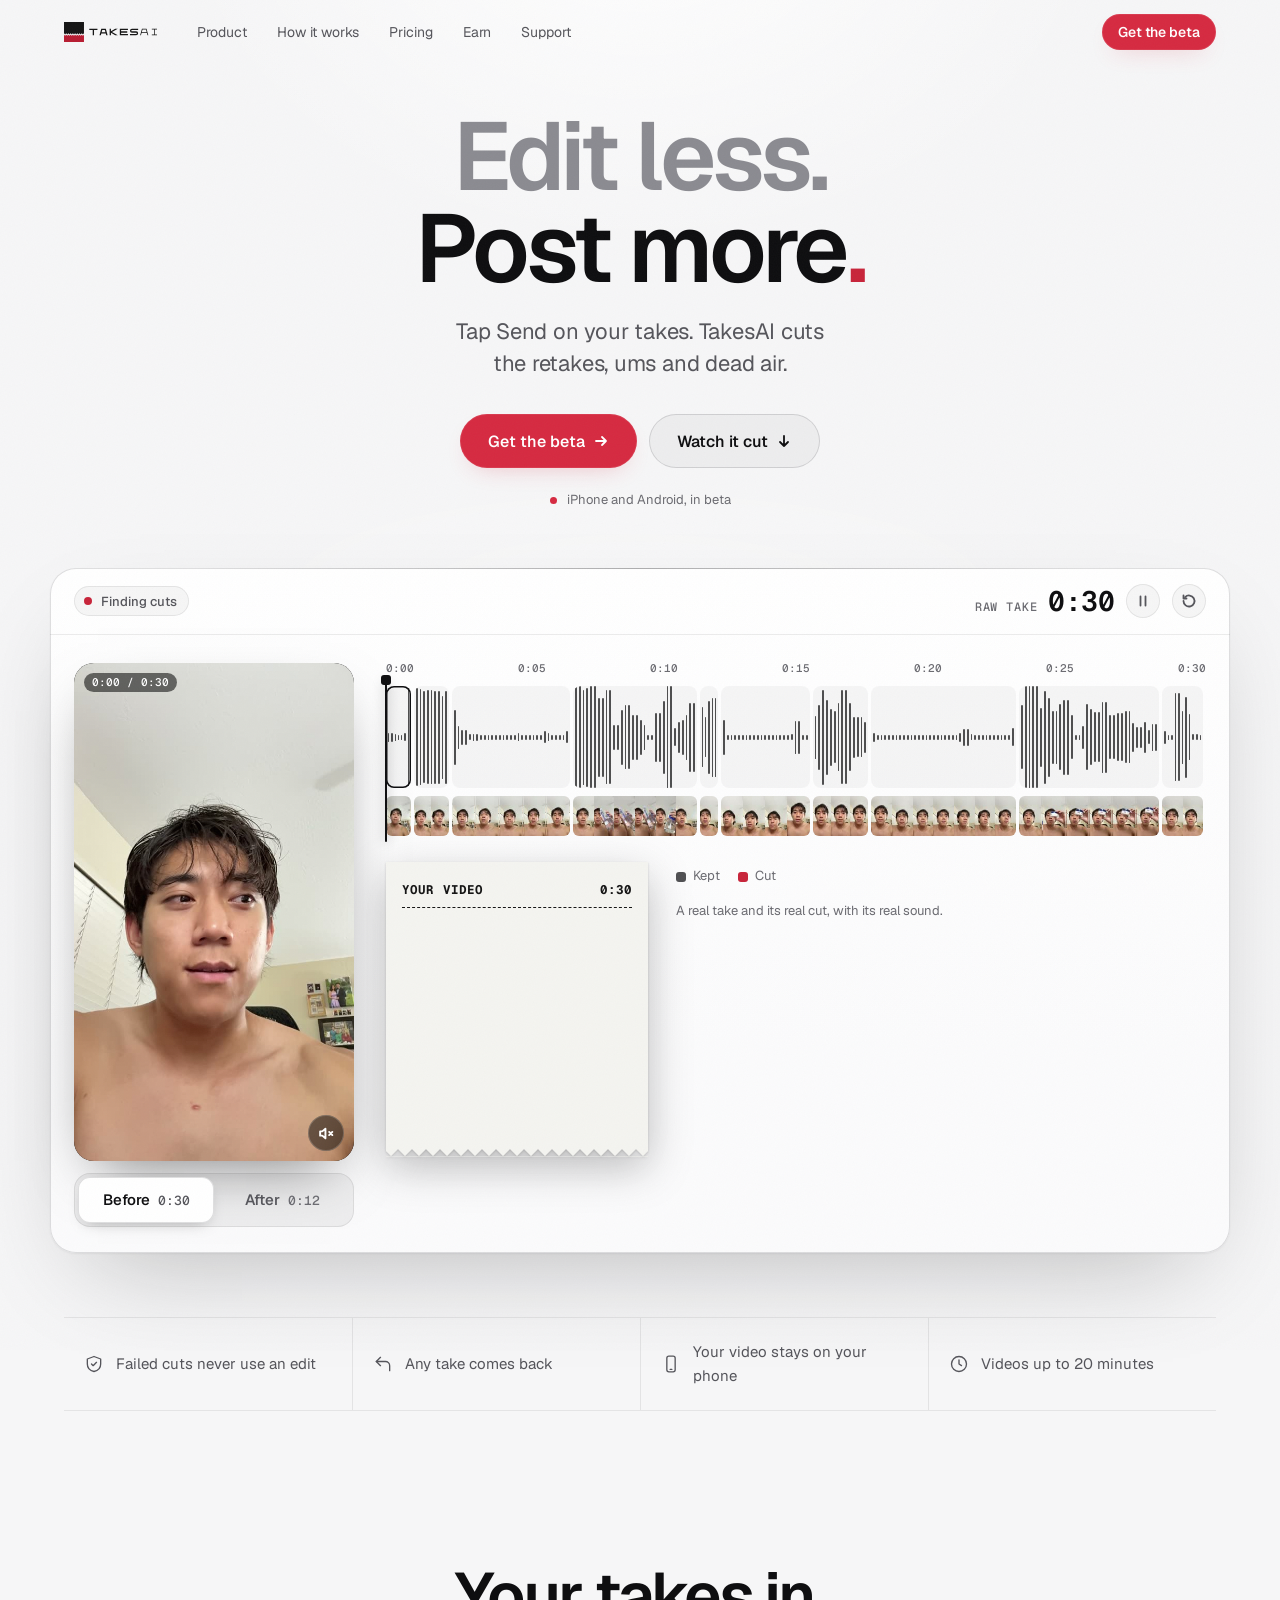
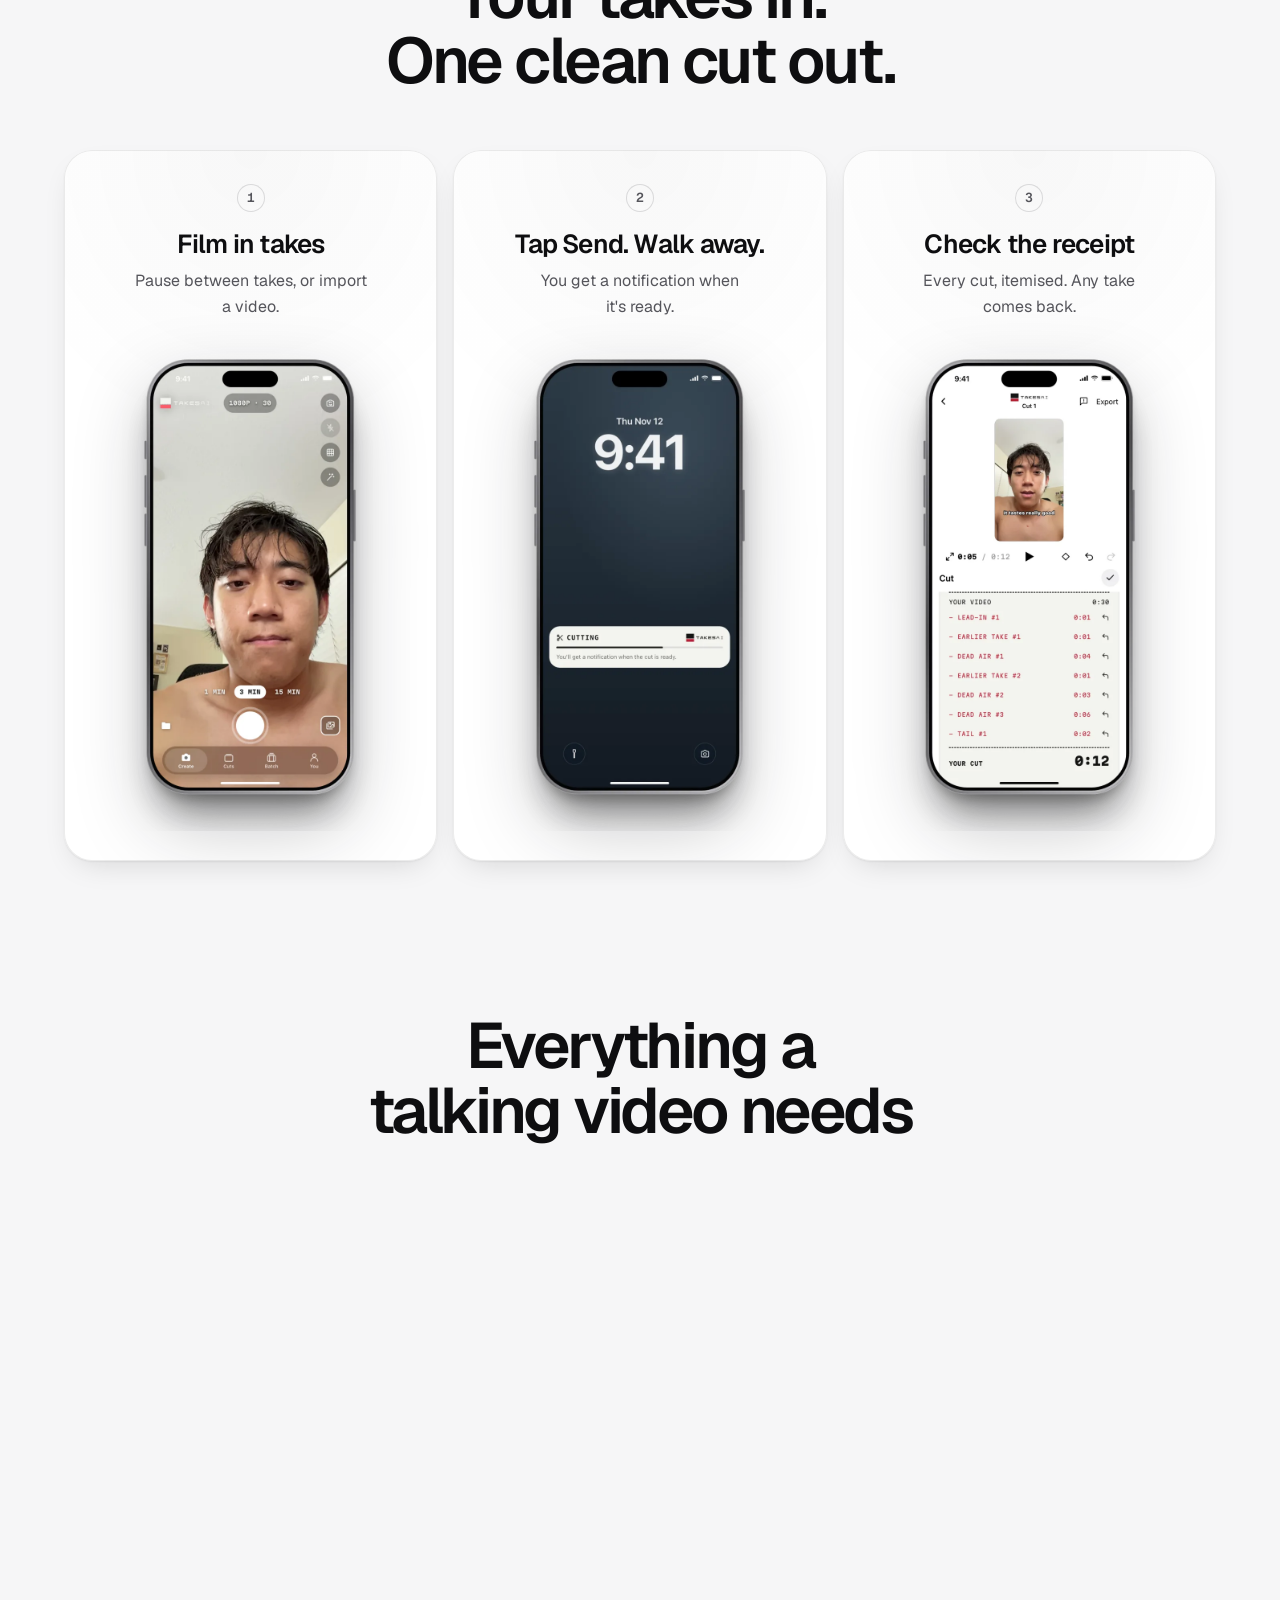
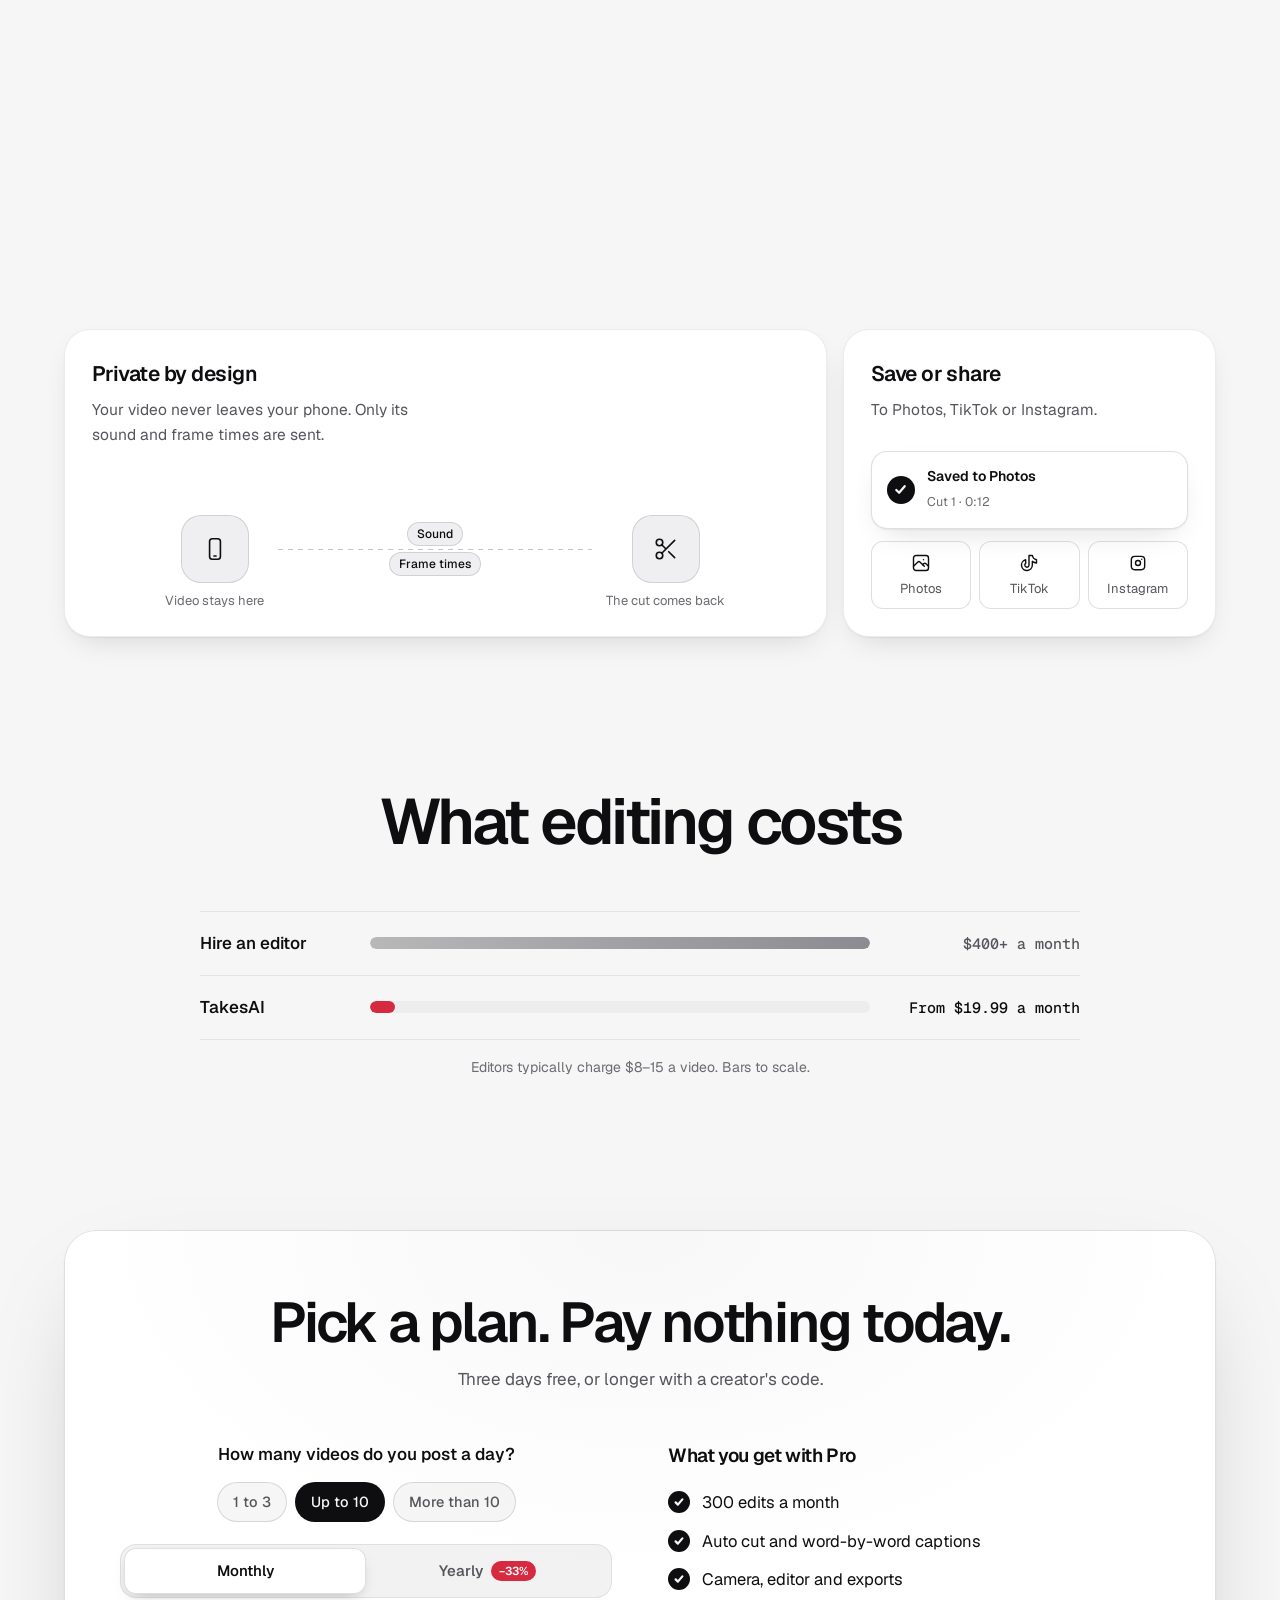
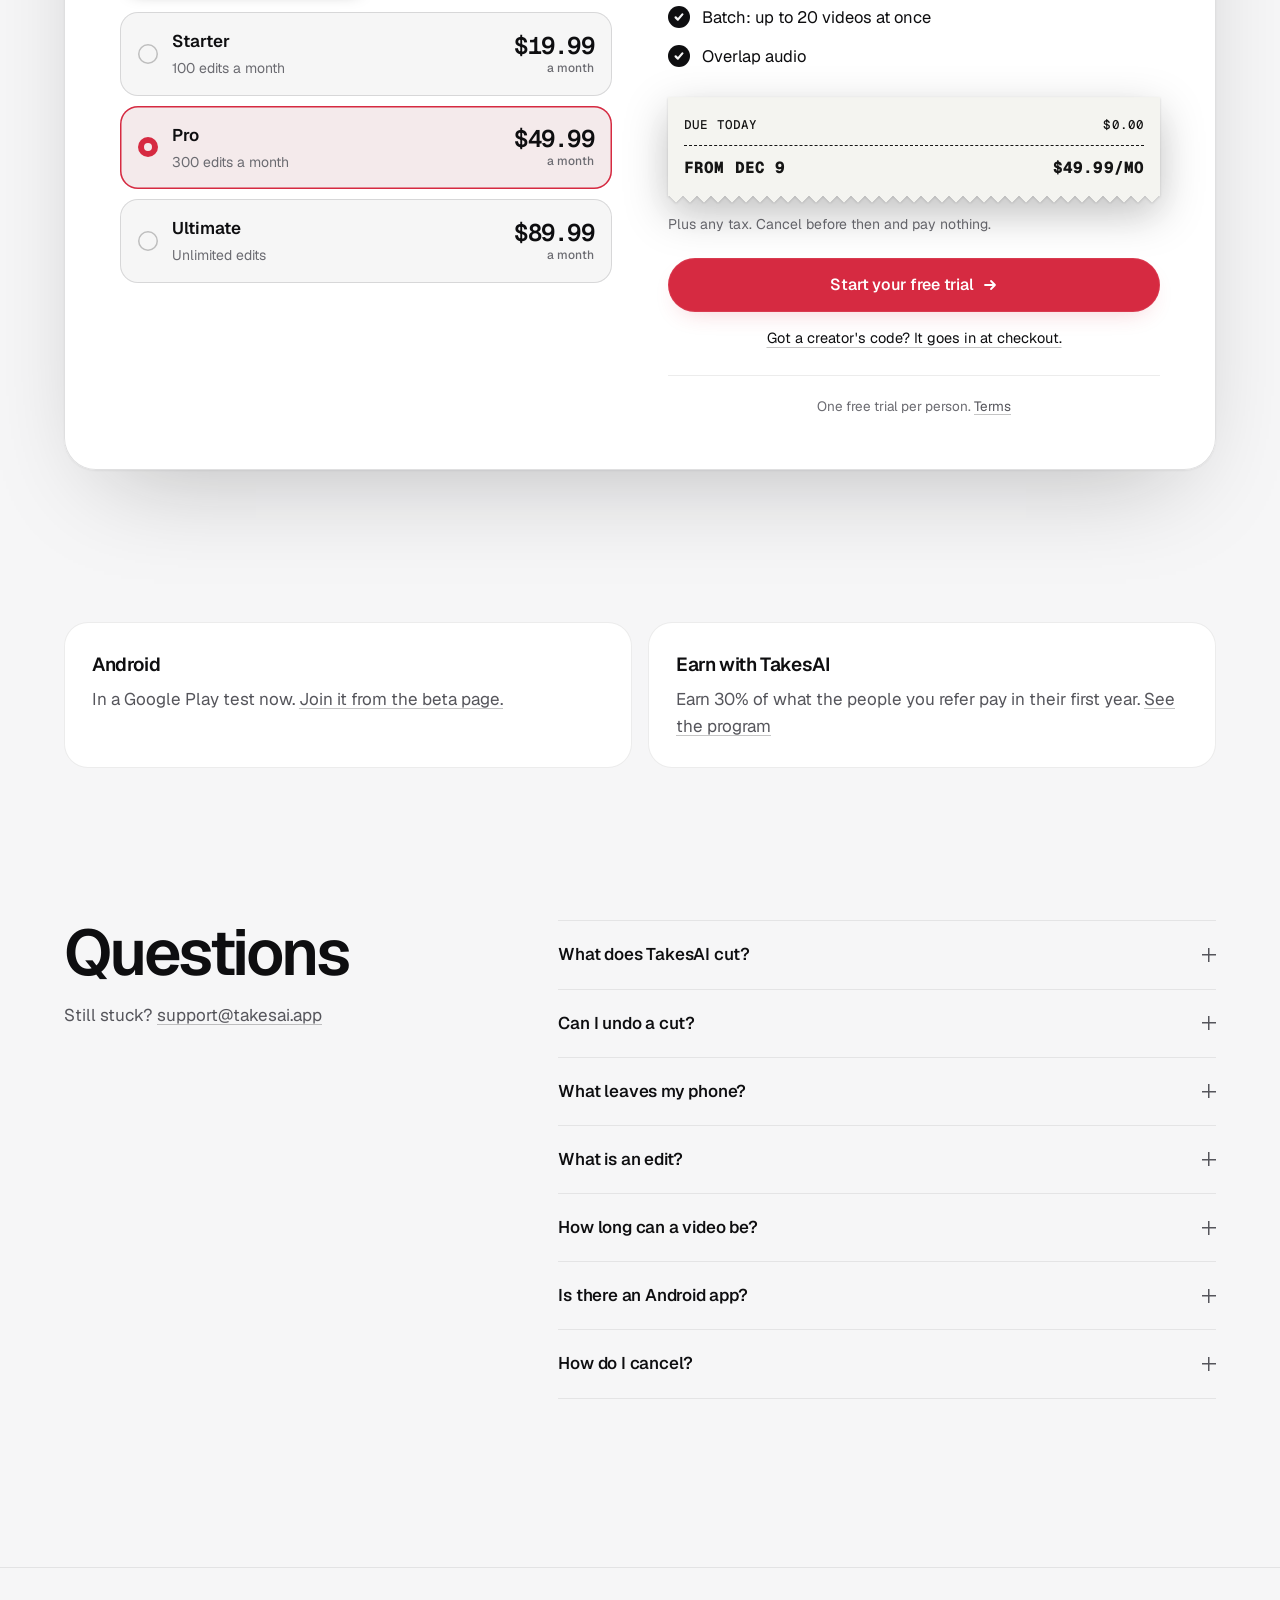
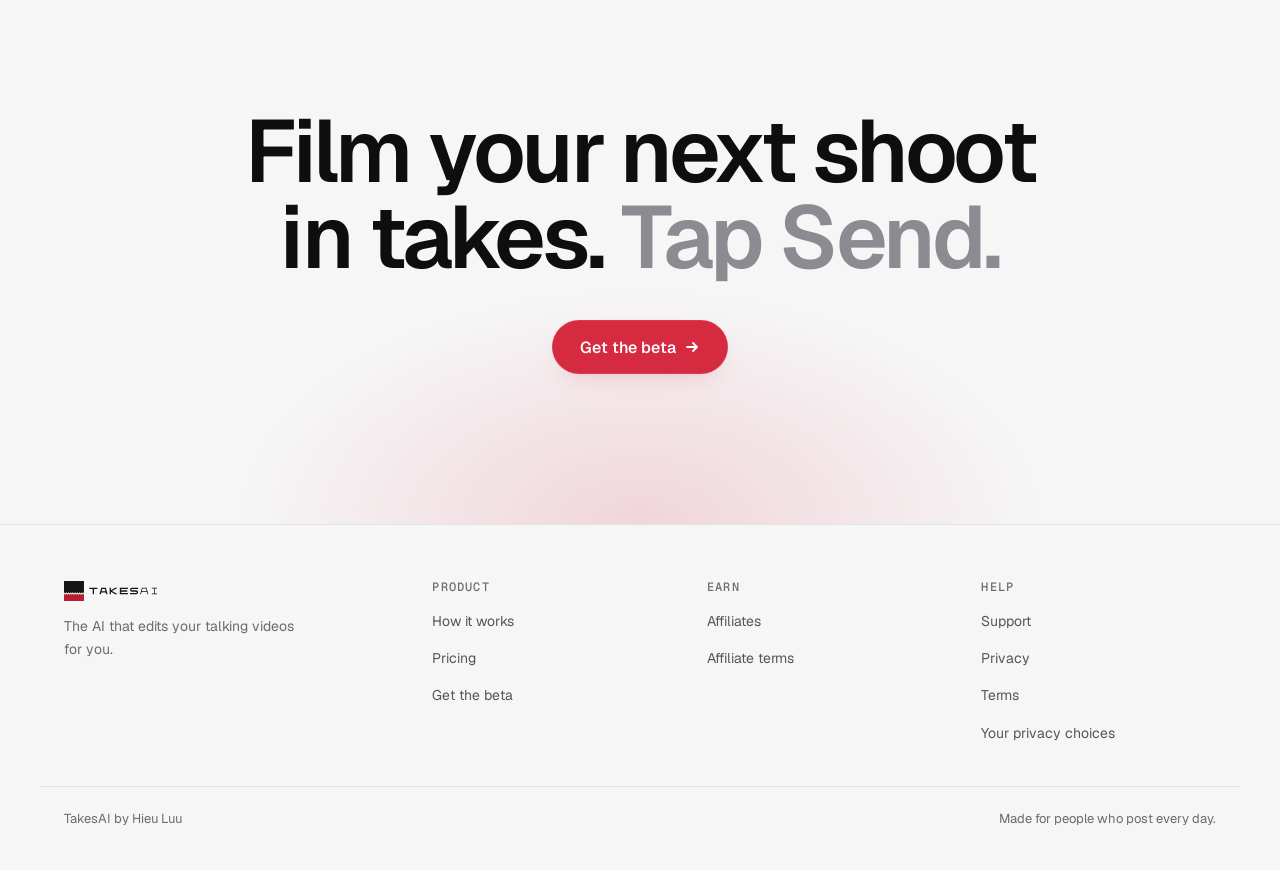
==== commit 39bee168: "Publish from takesai site/ at 93a4c294" ====
--- a/index.html
+++ b/index.html
@@ -13,6 +13,11 @@
 <meta property="og:title" content="TakesAI: edit less, post more">
 <meta property="og:description" content="Your takes in. One clean cut out. TakesAI cuts the retakes, ums and dead air from your talking videos and shows you everything it removed.">
 <meta property="og:url" content="https://takesai.app/">
+<meta property="og:image" content="https://takesai.app/assets/og.png">
+<meta property="og:image:width" content="1200">
+<meta property="og:image:height" content="630">
+<meta property="og:image:alt" content="TakesAI. Edit less. Post more.">
+<meta name="twitter:card" content="summary_large_image">
 <meta name="theme-color" content="#F6F6F7" media="(prefers-color-scheme: light)">
 <meta name="theme-color" content="#0A0A0B" media="(prefers-color-scheme: dark)">
 <link rel="preload" href="assets/fonts/Geist-Variable.woff2" as="font" type="font/woff2" crossorigin>
--- a/assets/home.css
+++ b/assets/home.css
@@ -115,7 +115,9 @@
 .clip:last-child { margin-right: 0; }
 .wave { flex: 1; display: flex; align-items: center; gap: 2px; padding: 0 2px; border-radius: 8px; background: var(--fill); overflow: hidden; transition: background-color 0.4s, box-shadow 0.3s; }
 .wave i { flex: 1; min-width: 1px; height: var(--a); border-radius: 2px; background: var(--bar); transition: background-color 0.4s; }
-.strip { --sh: 40px; height: var(--sh); border-radius: 6px; position: relative; overflow: hidden; background: url(demo/strip.jpg) no-repeat; background-size: auto 100%; background-position: calc(var(--k, 0) * var(--sh) * -0.5556) 0; } /* each part shows its own frames, at their true shape */
+.strip { --sh: 40px; height: var(--sh); border-radius: 6px; position: relative; overflow: hidden; display: flex; }
+/* One tile per frame-width (home.js strip()): frame --f of the sprite's --n, centred in its tile, never stretched. */
+.strip i { flex: 1 1 0; min-width: 0; background: url(demo/strip.jpg) no-repeat; background-size: auto 100%; background-position: calc(50% + (var(--n) / 2 - var(--f) - 0.5) * var(--sh) * var(--fa)) 0; } /* each part shows its own frames, at their true shape */
 .strip::after { content: ""; position: absolute; inset: 0; background: repeating-linear-gradient(135deg, rgb(255 90 106 / 0.6) 0 2px, transparent 2px 6px), rgb(184 29 50 / 0.5); opacity: 0; transition: opacity 0.4s; }
 .clip.flag .wave { background: color-mix(in srgb, var(--red) 12%, transparent); box-shadow: inset 0 0 0 1px color-mix(in srgb, var(--red) 45%, transparent); }
 .clip.flag .wave i { background: var(--red); }
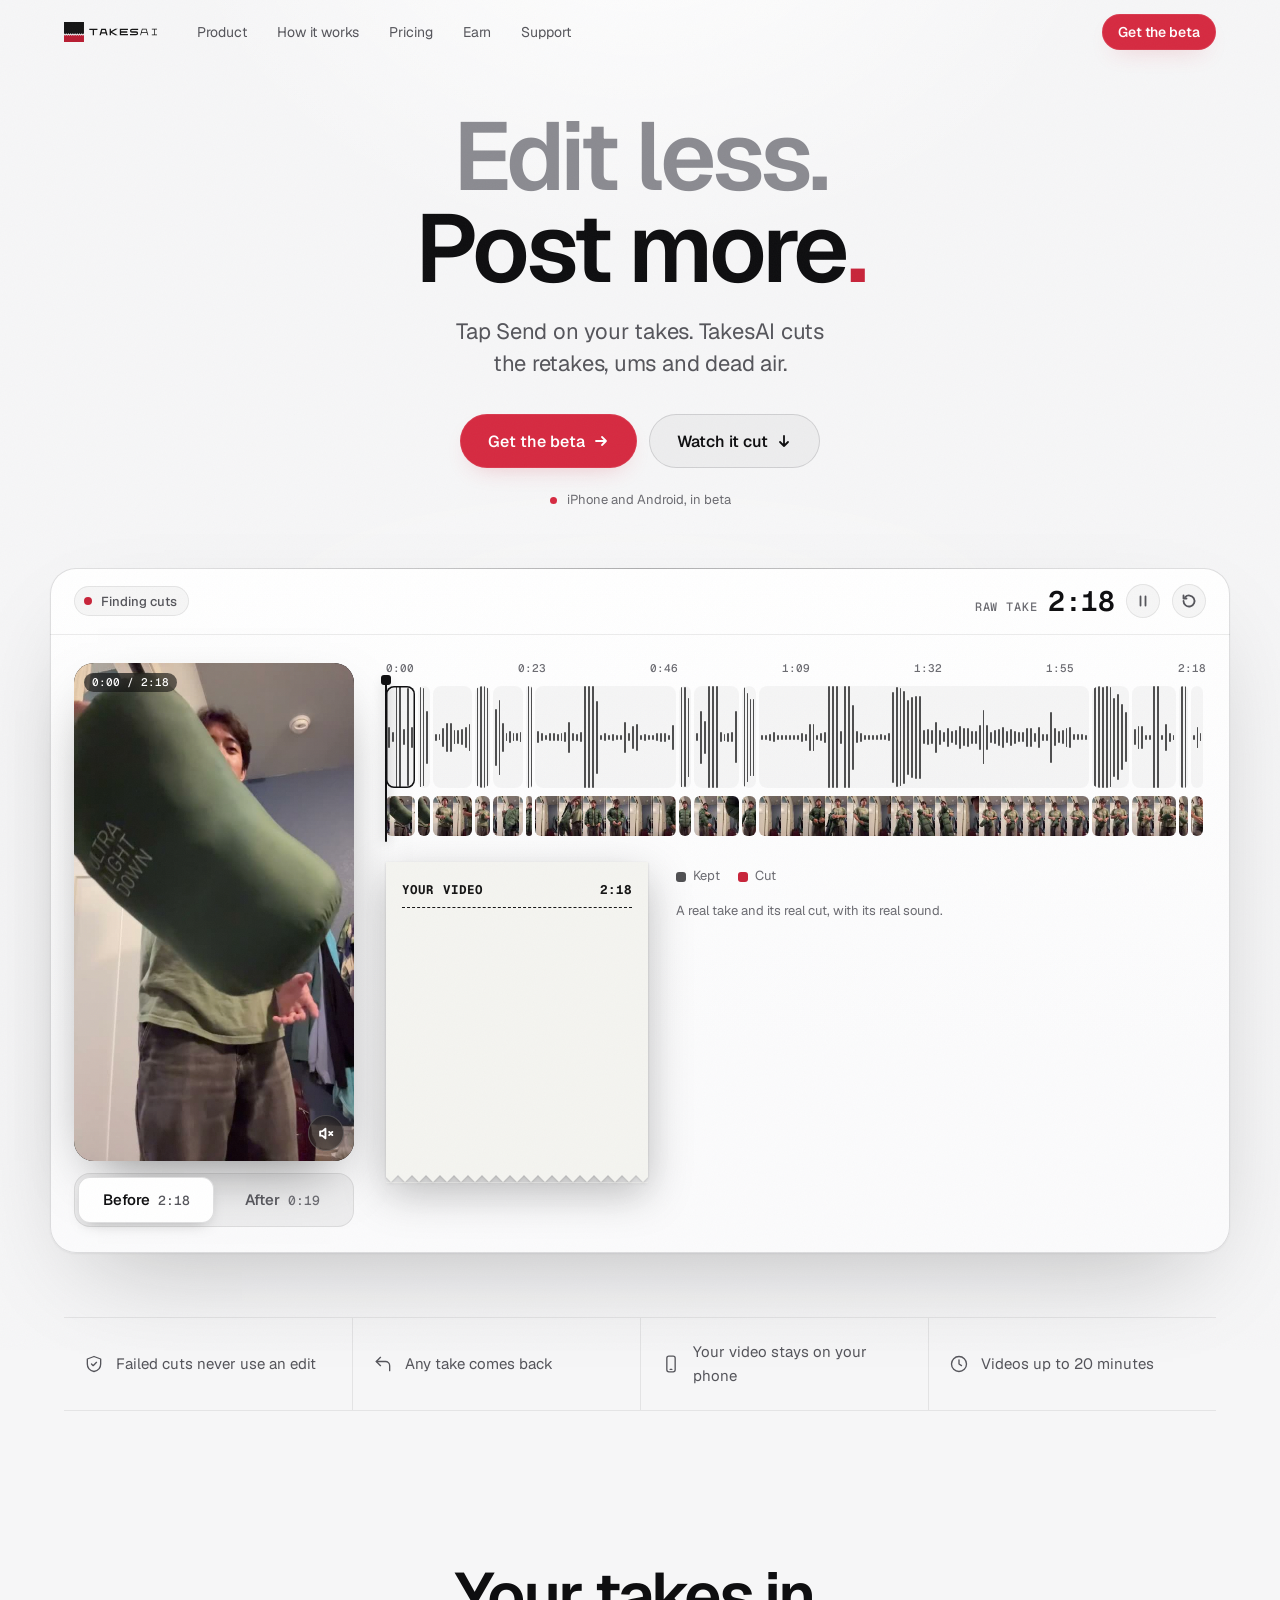
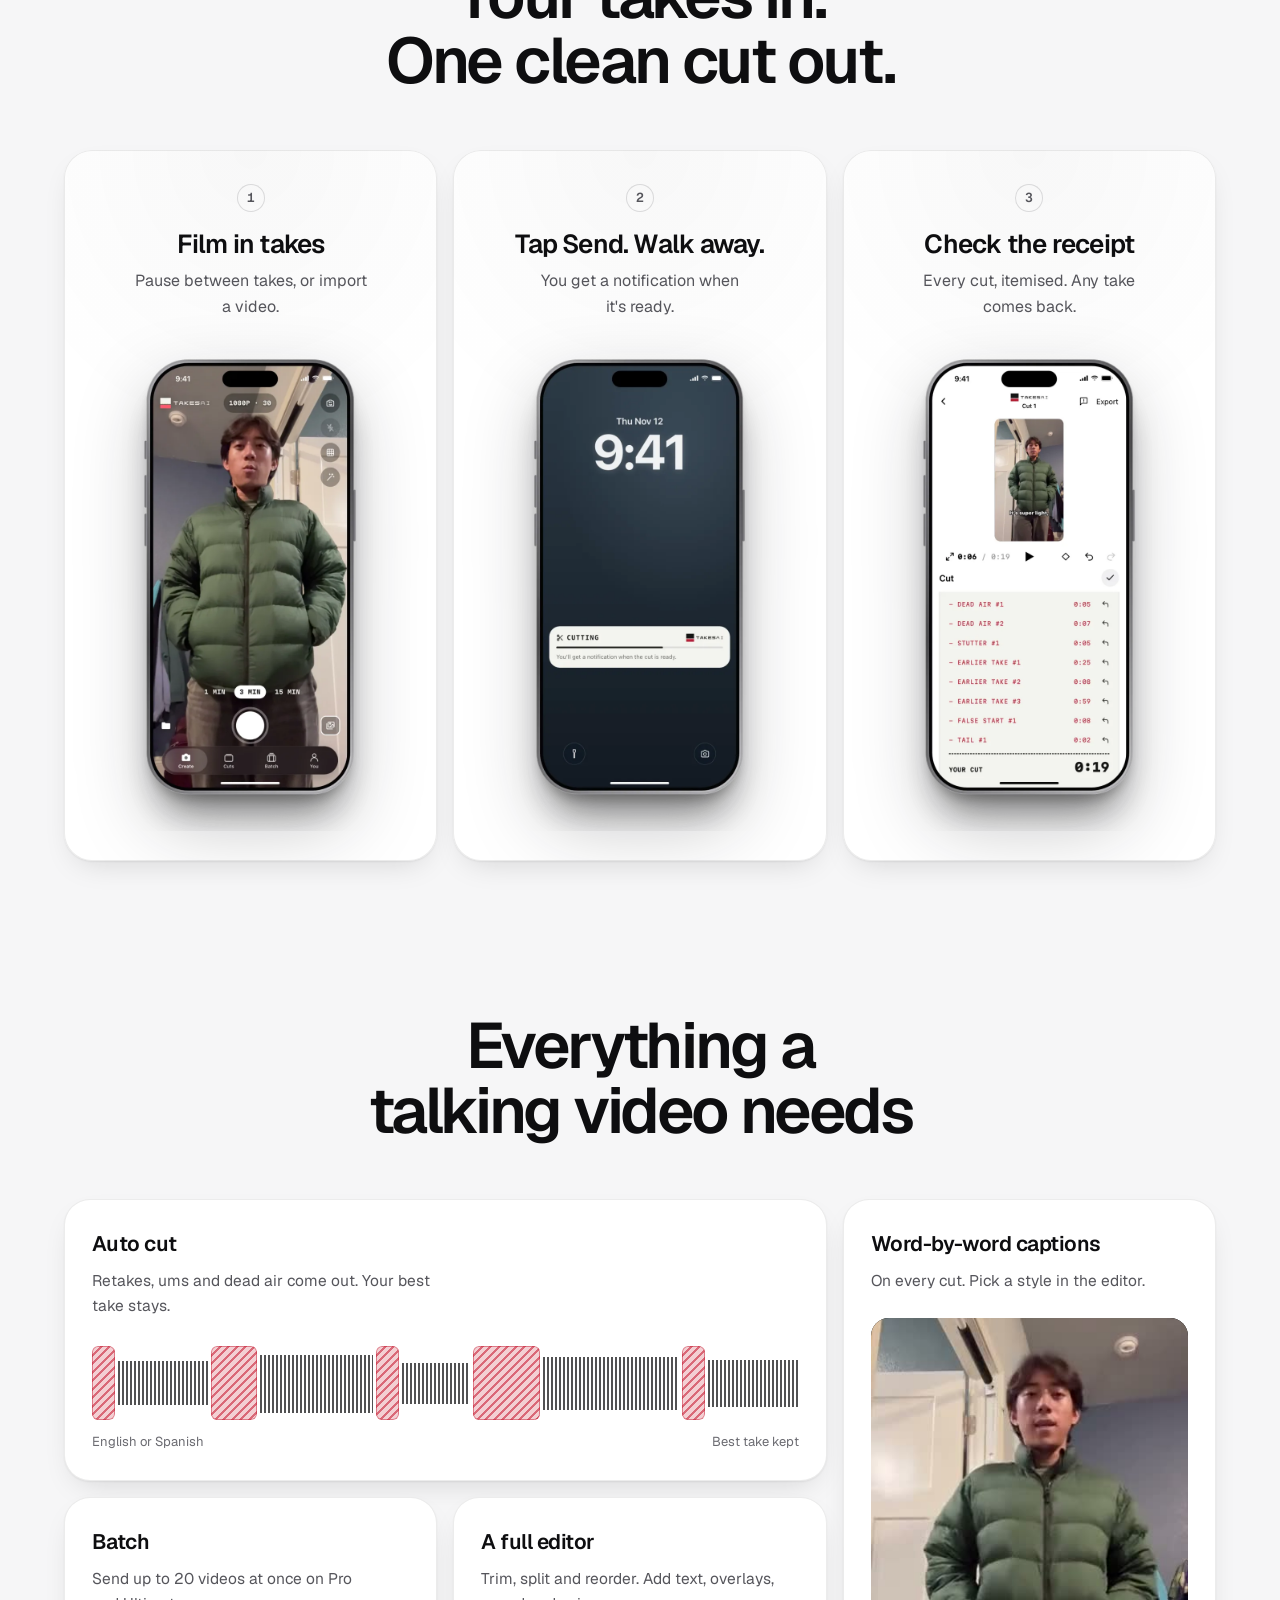
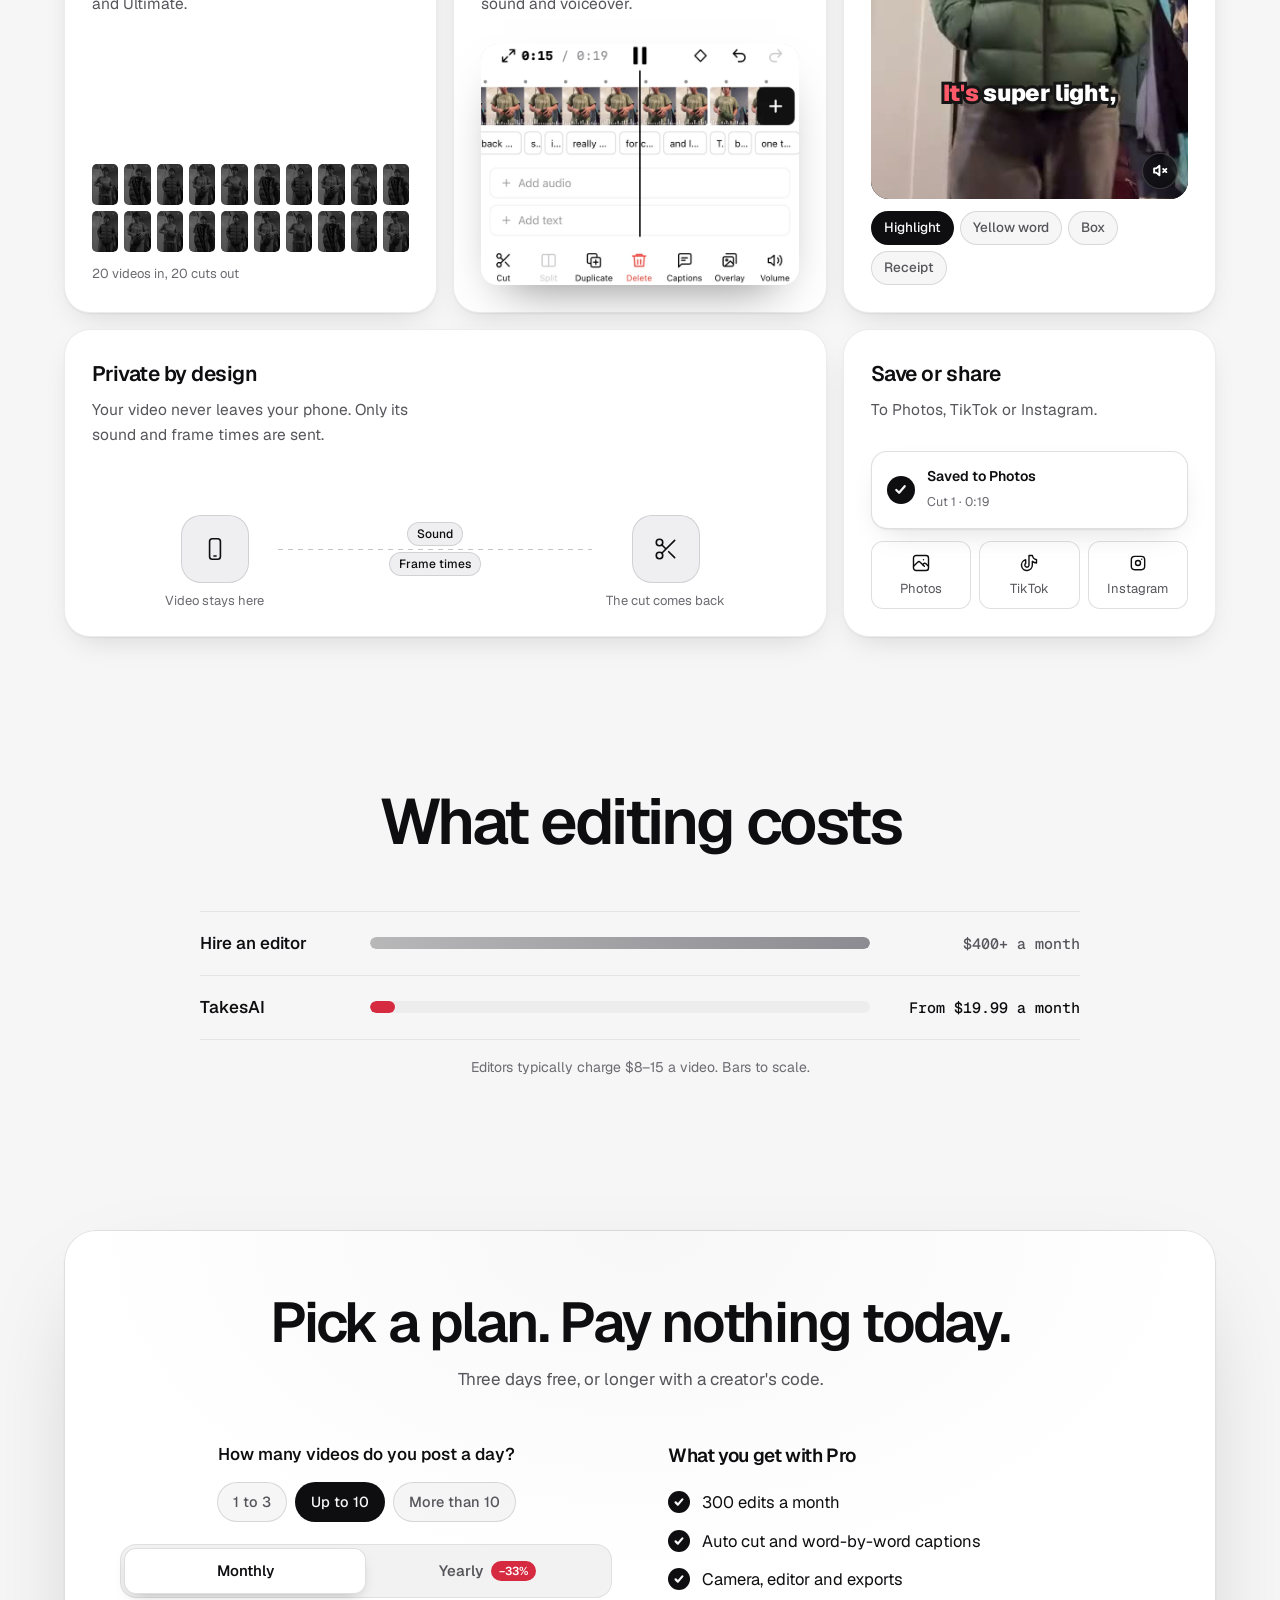
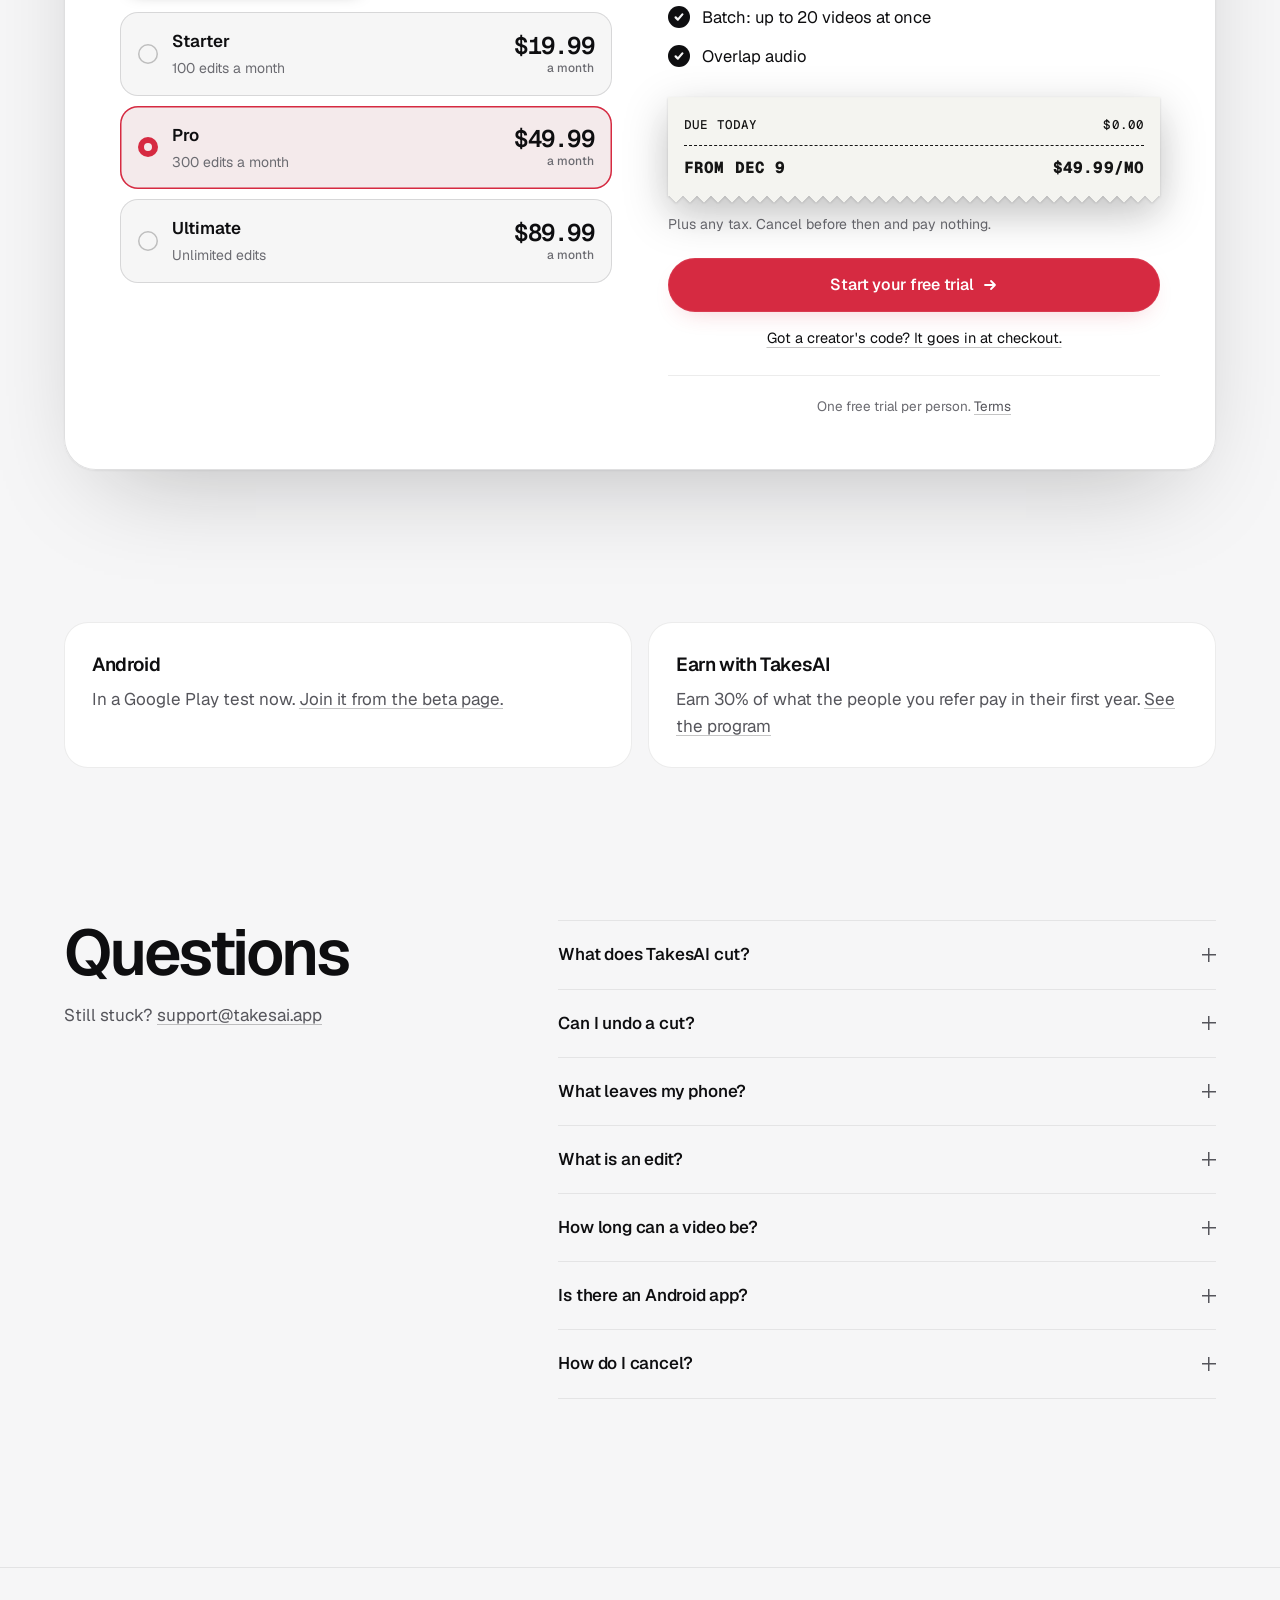
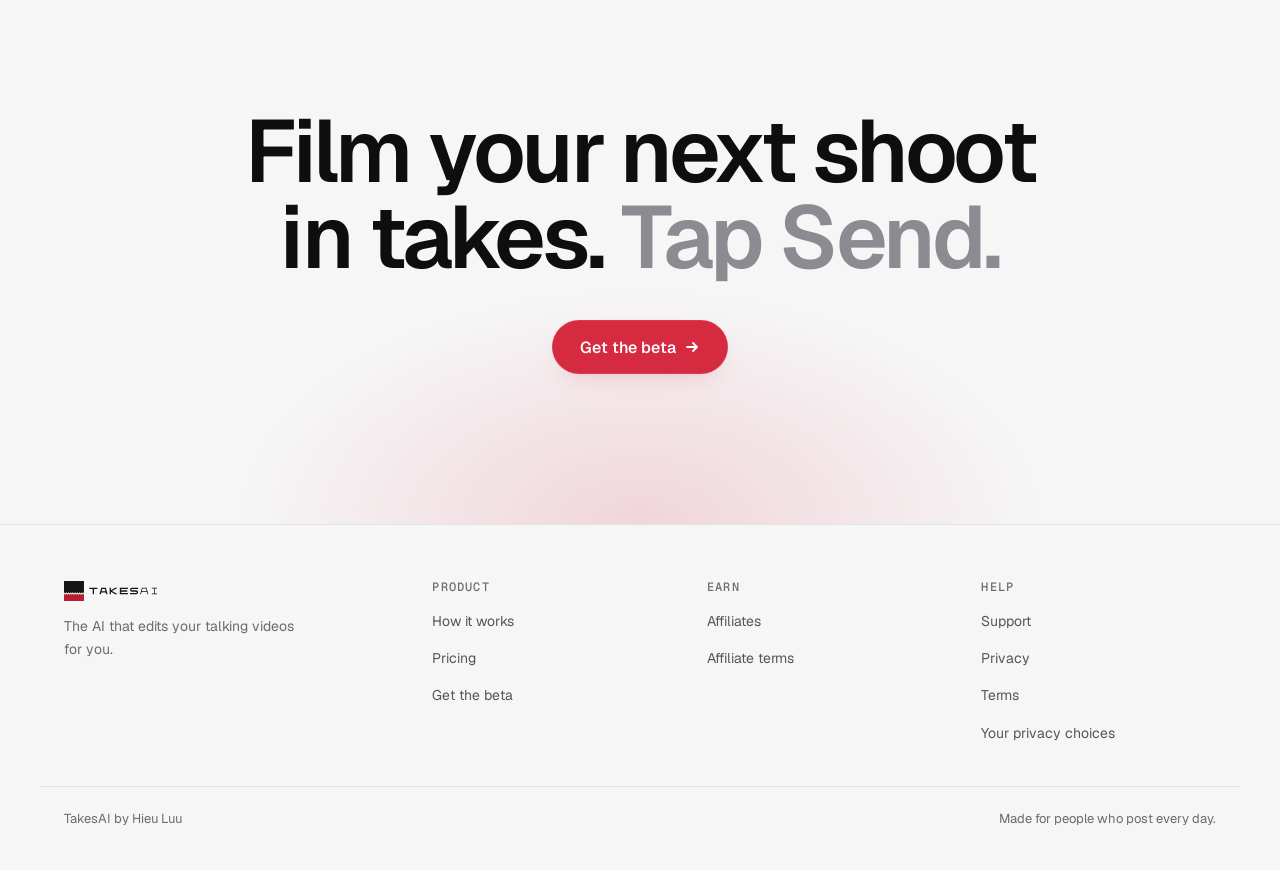
==== commit f28f0303: "Publish from takesai site/ at 0b52aab0" ====
--- a/index.html
+++ b/index.html
@@ -186,7 +186,7 @@
     <article class="tile spot t-share" data-r style="--d:.06s">
       <h3>Save or share</h3><p>To Photos, TikTok or Instagram.</p>
       <div class="viz" aria-hidden="true">
-        <div class="toast"><span class="ok"><svg viewBox="0 0 16 16"><path d="m3.5 8.5 3 3 6-7"/></svg></span><span><b>Saved to Photos</b><small>Cut 1 · 0:12</small></span></div>
+        <div class="toast"><span class="ok"><svg viewBox="0 0 16 16"><path d="m3.5 8.5 3 3 6-7"/></svg></span><span><b>Saved to Photos</b><small>Cut 1 · 0:19</small></span></div>
         <div class="dests"><span><svg viewBox="0 0 24 24"><path d="M15 8h.01"/><path d="M3 6a3 3 0 0 1 3-3h12a3 3 0 0 1 3 3v12a3 3 0 0 1-3 3H6a3 3 0 0 1-3-3z"/><path d="m3 16 5-5c.93-.89 2.07-.89 3 0l5 5"/><path d="m14 14 1-1c.93-.89 2.07-.89 3 0l3 3"/></svg>Photos</span><span><svg viewBox="0 0 24 24"><path d="M21 7.92v4.03A9.95 9.95 0 0 1 16 10v4.5a6.5 6.5 0 1 1-8-6.33v4.33a2.5 2.5 0 1 0 4 2V3h4.08A6 6 0 0 0 21 7.92z"/></svg>TikTok</span><span><svg viewBox="0 0 24 24"><path d="M4 8a4 4 0 0 1 4-4h8a4 4 0 0 1 4 4v8a4 4 0 0 1-4 4H8a4 4 0 0 1-4-4z"/><path d="M9 12a3 3 0 1 0 6 0 3 3 0 0 0-6 0"/><path d="M16.5 7.5v.01"/></svg>Instagram</span></div>
       </div>
     </article>
@@ -246,6 +246,17 @@
         <p class="fine">One free trial per person. <a href="terms/">Terms</a></p>
       </div>
     </form>
+    <script>
+      // QUIZ_ON turns true when the quiz at start/ is open to everyone (docs/STATUS.md, "Web onboarding (018)", going live, step 5;
+      // the founder's go). Then "Start your free trial" opens the quiz first, with the plan and period chosen, and the quiz hands
+      // both to the checkout. While it is false, or with JavaScript off, the form opens the checkout as before.
+      (function () {
+        var QUIZ_ON = true, form = document.getElementById('picker');
+        if (!QUIZ_ON) return;
+        form.action = 'start/';
+        form.insertAdjacentHTML('beforeend', '<input type="hidden" name="src" value="home">');
+      })();
+    </script>
   </div>
 </section>
 
--- a/assets/home.css
+++ b/assets/home.css
@@ -268,8 +268,8 @@
   @keyframes ready20 { 0%, 8% { filter: grayscale(1) brightness(0.45); opacity: 1; } 20%, 86% { filter: none; opacity: 1; } 100% { filter: grayscale(1) brightness(0.45); } }
 }
 @media (prefers-reduced-motion: reduce) { .grid20 i { filter: none; } }
-.in .grid20 i:nth-child(4n+1) { background-image: url(frame-50.webp); } .in .grid20 i:nth-child(4n+2) { background-image: url(frame-70.webp); }
-.in .grid20 i:nth-child(4n+3) { background-image: url(frame-160.webp); } .in .grid20 i:nth-child(4n) { background-image: url(frame-230.webp); }
+.in .grid20 i:nth-child(4n+1) { background-image: url(frame-164.webp); } .in .grid20 i:nth-child(4n+2) { background-image: url(frame-228.webp); }
+.in .grid20 i:nth-child(4n+3) { background-image: url(frame-489.webp); } .in .grid20 i:nth-child(4n) { background-image: url(frame-1236.webp); }
 /* The looping demos rest while off screen (home.js marks the visible ones .live). */
 .js .viz:not(.live) *, .js .viz:not(.live) *::before, .js .viz:not(.live) *::after { animation-play-state: paused; }
 .g-k { margin: 12px 0 0; font-size: 13px; color: var(--text-3); }
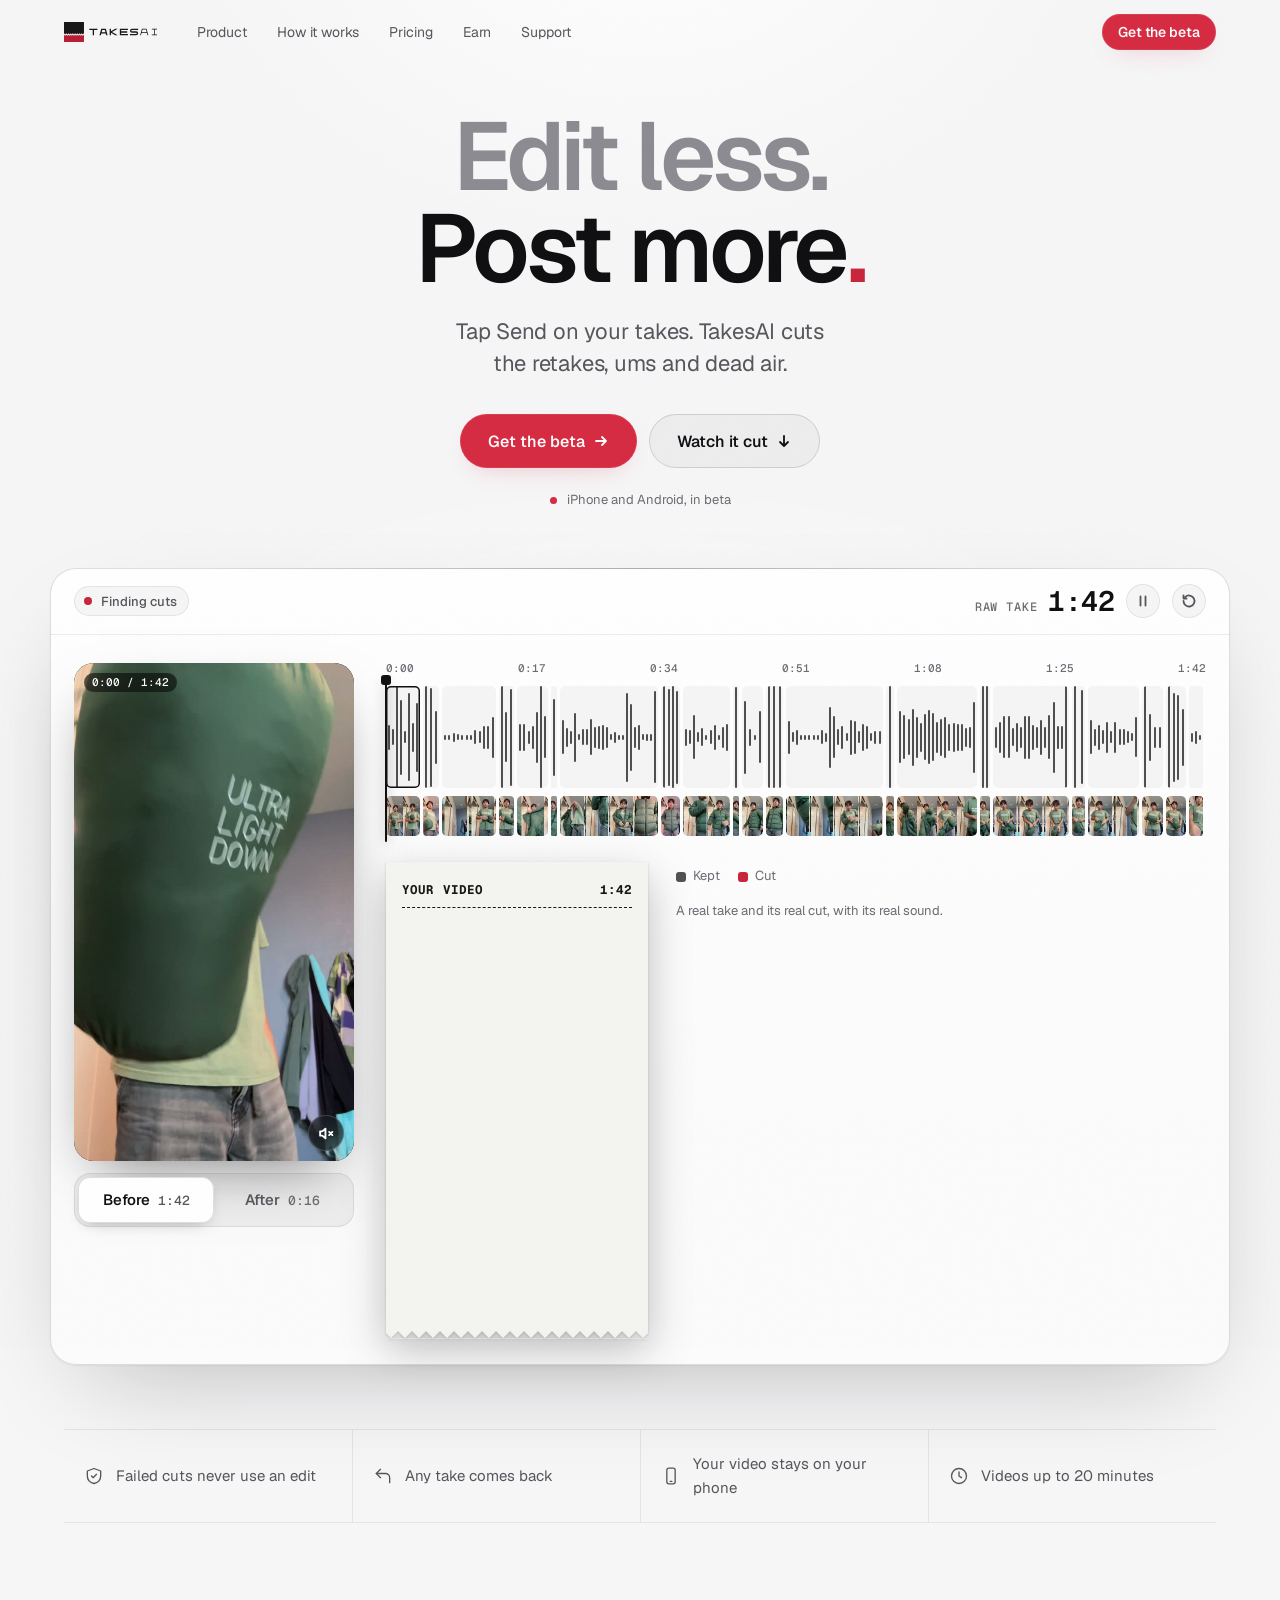
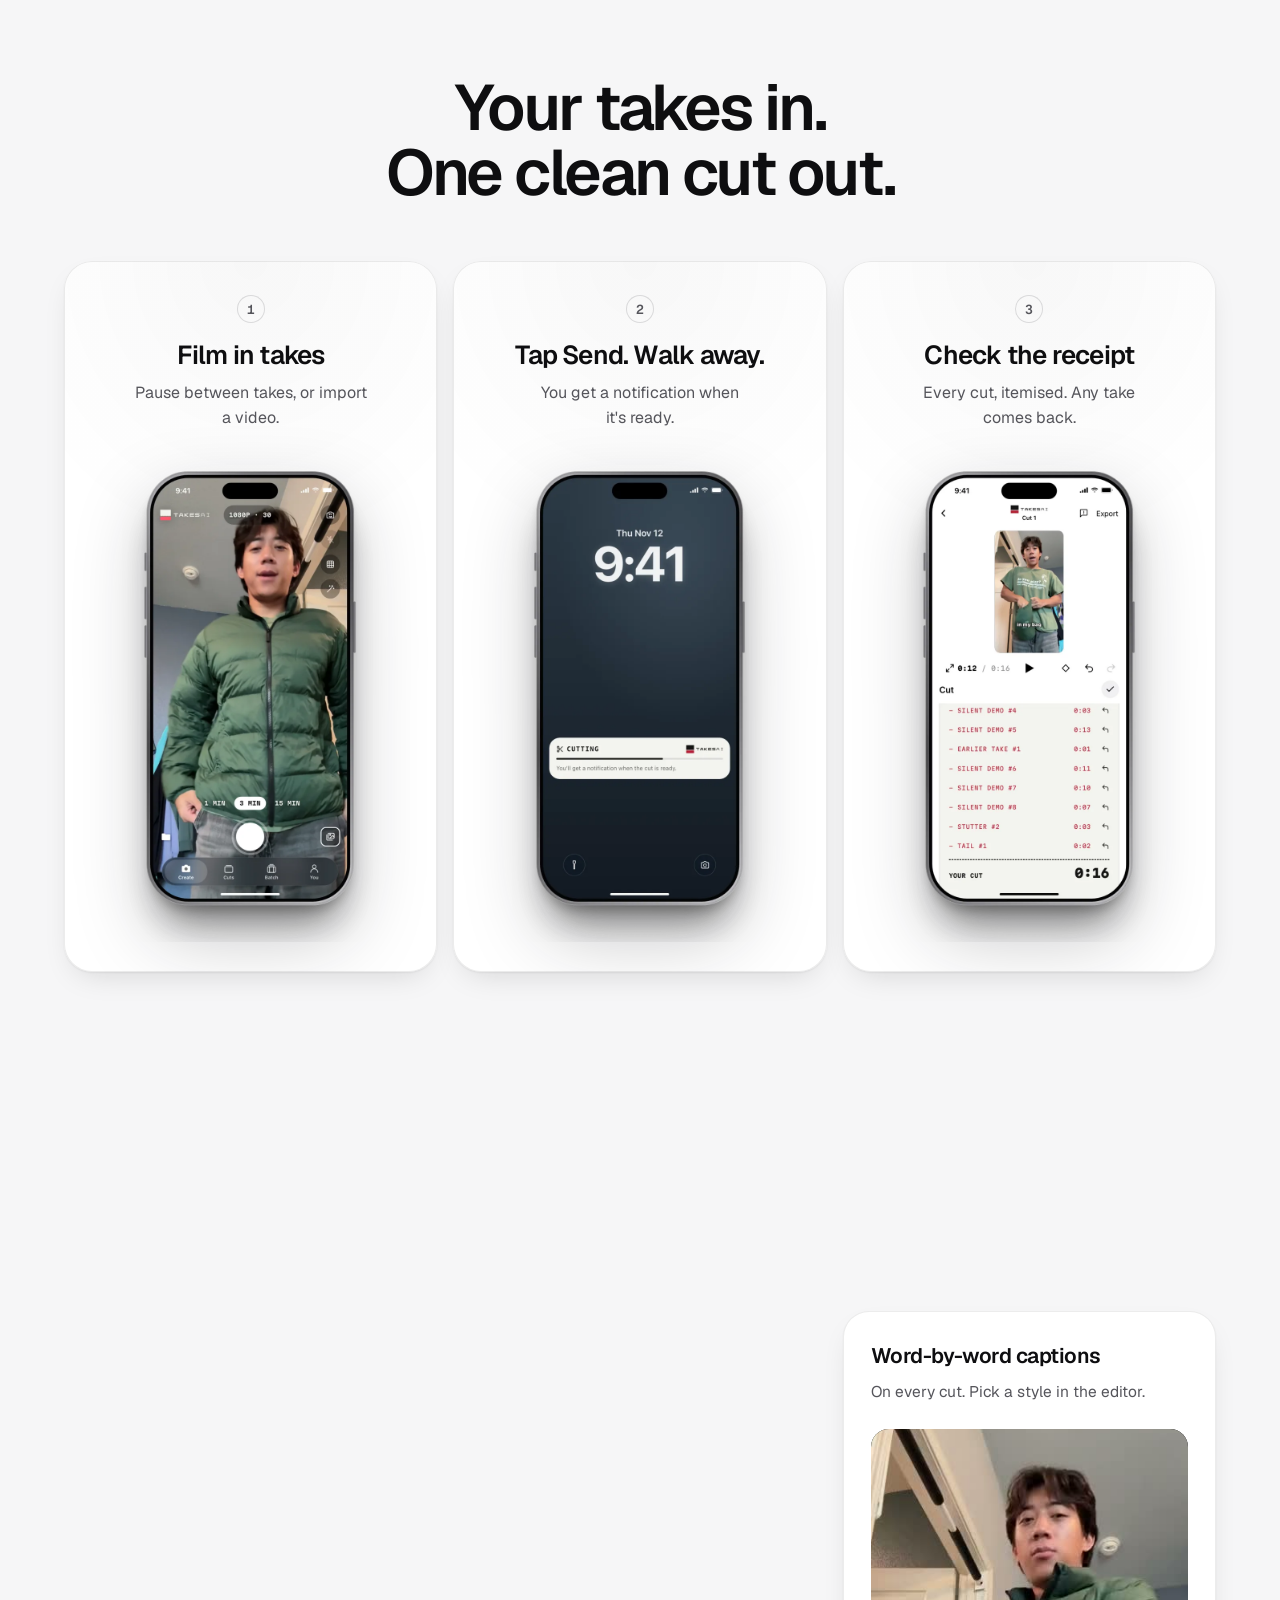
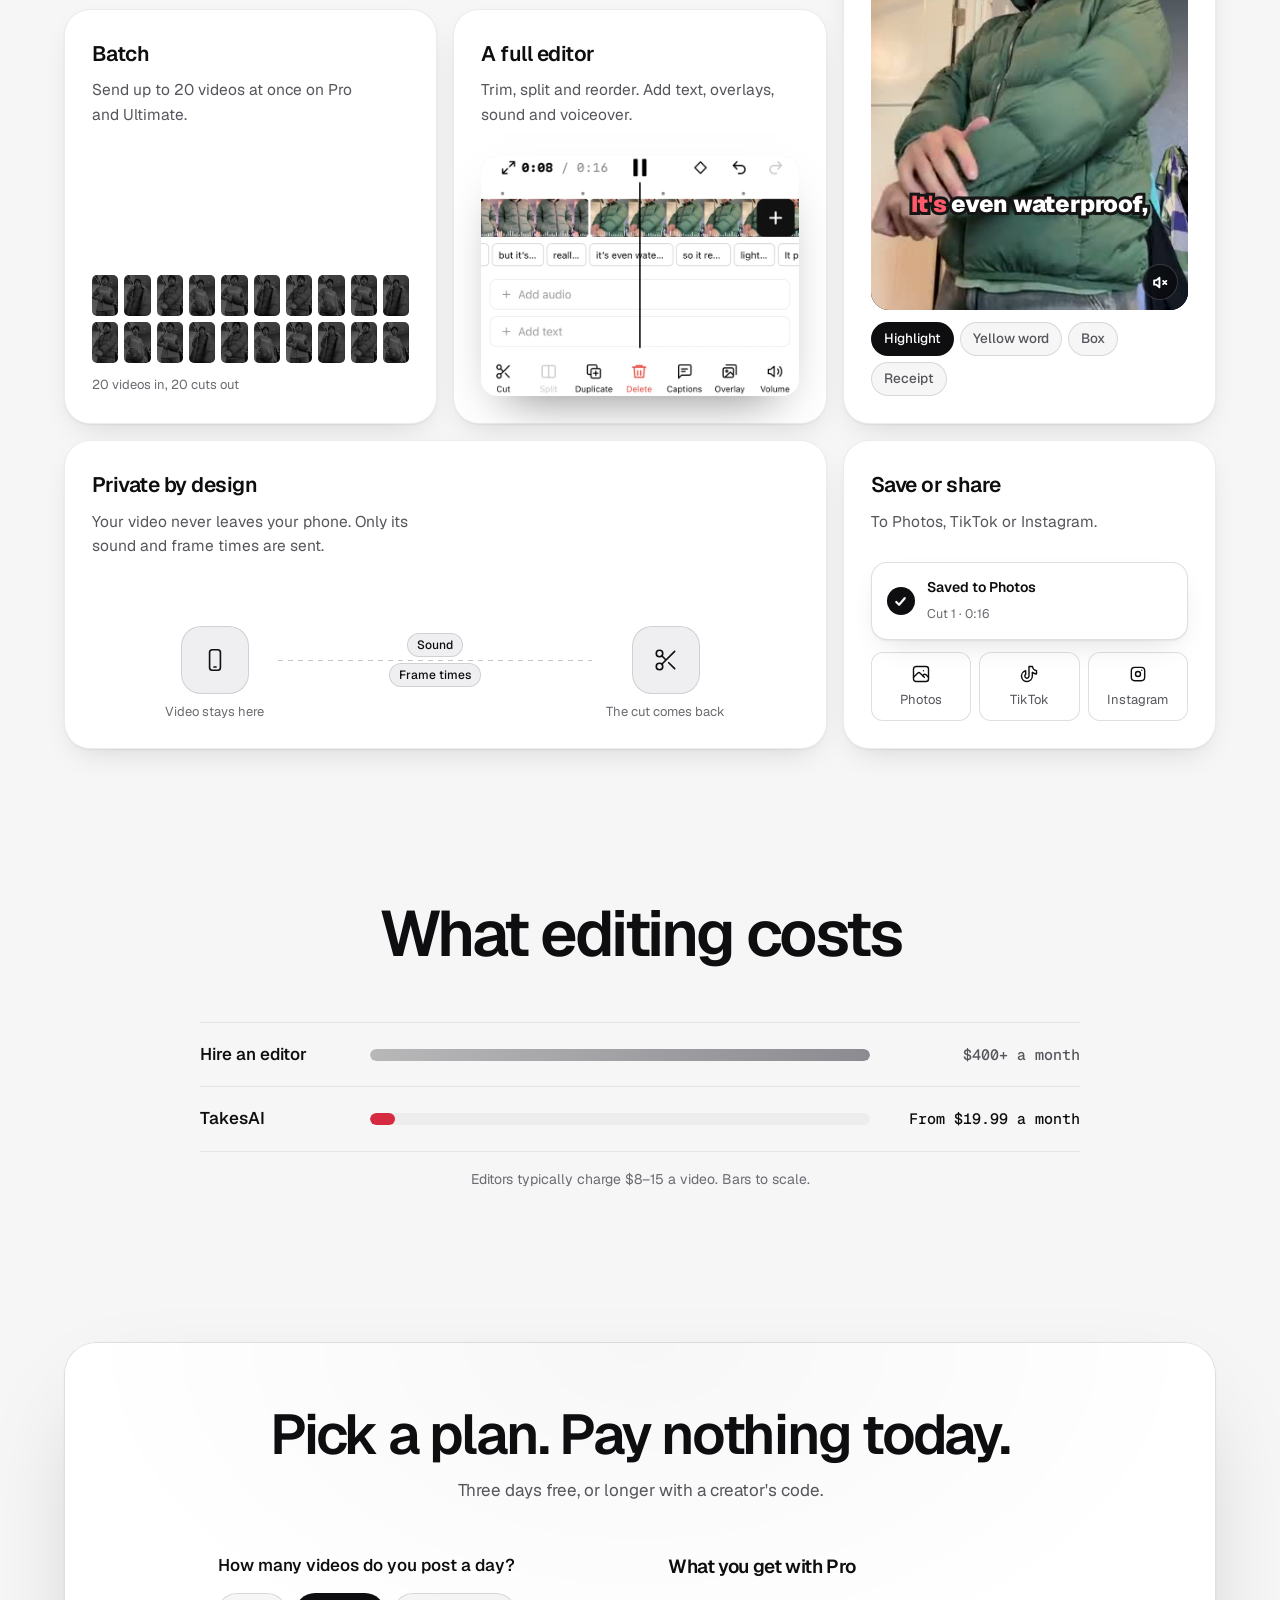
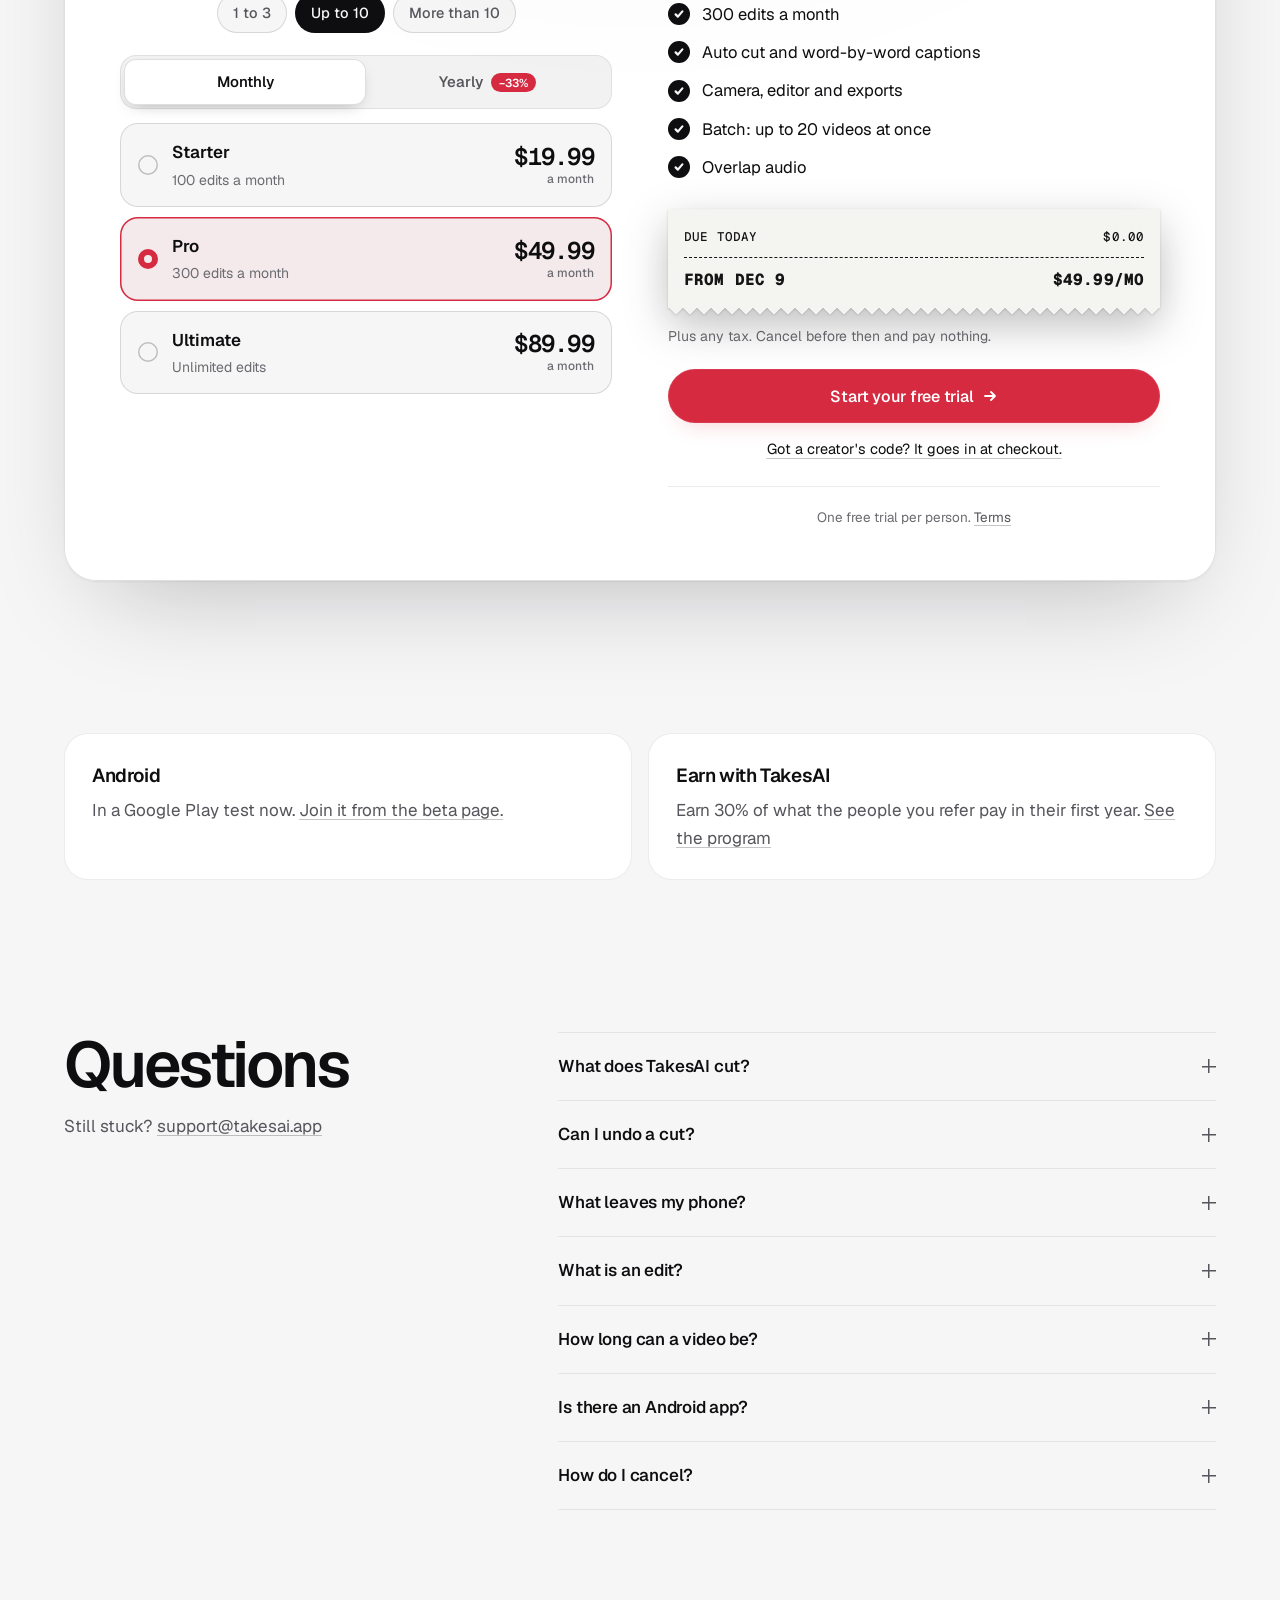
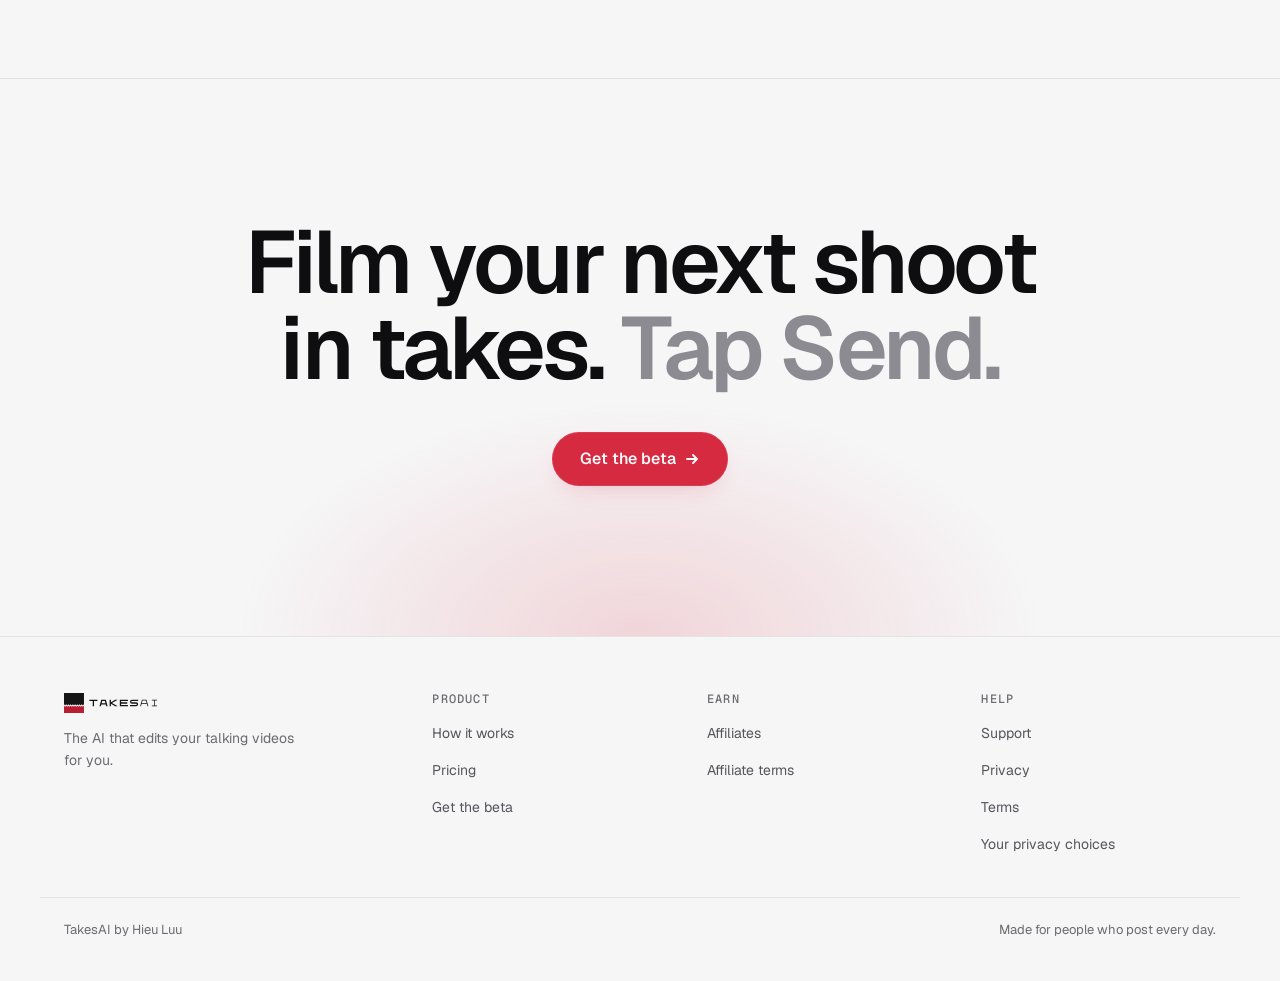
==== commit 537bb709: "Publish from takesai site/ at 976e659d" ====
--- a/index.html
+++ b/index.html
@@ -186,7 +186,7 @@
     <article class="tile spot t-share" data-r style="--d:.06s">
       <h3>Save or share</h3><p>To Photos, TikTok or Instagram.</p>
       <div class="viz" aria-hidden="true">
-        <div class="toast"><span class="ok"><svg viewBox="0 0 16 16"><path d="m3.5 8.5 3 3 6-7"/></svg></span><span><b>Saved to Photos</b><small>Cut 1 · 0:19</small></span></div>
+        <div class="toast"><span class="ok"><svg viewBox="0 0 16 16"><path d="m3.5 8.5 3 3 6-7"/></svg></span><span><b>Saved to Photos</b><small>Cut 1 · 0:16</small></span></div>
         <div class="dests"><span><svg viewBox="0 0 24 24"><path d="M15 8h.01"/><path d="M3 6a3 3 0 0 1 3-3h12a3 3 0 0 1 3 3v12a3 3 0 0 1-3 3H6a3 3 0 0 1-3-3z"/><path d="m3 16 5-5c.93-.89 2.07-.89 3 0l5 5"/><path d="m14 14 1-1c.93-.89 2.07-.89 3 0l3 3"/></svg>Photos</span><span><svg viewBox="0 0 24 24"><path d="M21 7.92v4.03A9.95 9.95 0 0 1 16 10v4.5a6.5 6.5 0 1 1-8-6.33v4.33a2.5 2.5 0 1 0 4 2V3h4.08A6 6 0 0 0 21 7.92z"/></svg>TikTok</span><span><svg viewBox="0 0 24 24"><path d="M4 8a4 4 0 0 1 4-4h8a4 4 0 0 1 4 4v8a4 4 0 0 1-4 4H8a4 4 0 0 1-4-4z"/><path d="M9 12a3 3 0 1 0 6 0 3 3 0 0 0-6 0"/><path d="M16.5 7.5v.01"/></svg>Instagram</span></div>
       </div>
     </article>
--- a/assets/home.css
+++ b/assets/home.css
@@ -110,19 +110,23 @@
 /* Timeline */
 .timeline { position: relative; min-width: 0; }
 .ruler { display: flex; justify-content: space-between; font: 500 11px/1 var(--mono); color: var(--text-3); margin-bottom: 12px; font-variant-numeric: tabular-nums; }
-.track { position: relative; display: flex; height: 150px; }
-.clip { flex: var(--g) 1 0px; min-width: 0; display: flex; flex-direction: column; gap: 8px; margin-right: 3px; cursor: pointer; transition: flex-grow 0.9s var(--ease), margin 0.9s var(--ease), opacity 0.6s var(--ease); }
+.track { --bw: 2px; --bp: 2px; position: relative; display: flex; height: 150px; cursor: pointer; touch-action: pan-y; user-select: none; -webkit-user-select: none; } /* a bar's width, the wave's side padding; a sideways drag scrubs, an upward one scrolls */
+/* Every part on show is wide enough for one whole bar. */
+.clip { flex: var(--g) 1 0px; min-width: calc(var(--bw) + 2 * var(--bp)); display: flex; flex-direction: column; gap: 8px; margin-right: 3px; cursor: pointer; transition: flex-grow 0.9s var(--ease), min-width 0.9s var(--ease), margin 0.9s var(--ease), opacity 0.6s var(--ease); }
 .clip:last-child { margin-right: 0; }
-.wave { flex: 1; display: flex; align-items: center; gap: 2px; padding: 0 2px; border-radius: 8px; background: var(--fill); overflow: hidden; transition: background-color 0.4s, box-shadow 0.3s; }
-.wave i { flex: 1; min-width: 1px; height: var(--a); border-radius: 2px; background: var(--bar); transition: background-color 0.4s; }
-.strip { --sh: 40px; height: var(--sh); border-radius: 6px; position: relative; overflow: hidden; display: flex; }
+/* Corners: 5px, or a quarter of a narrow part (--r, home.js fit()). Bars: one width, --bw; home.js counts what fits and
+   they run edge to edge (the space between them gives, never their width); a lone bar is centred. */
+.wave { flex: 1; display: flex; align-items: center; justify-content: space-between; gap: 2px; padding: 0 var(--bp); border-radius: min(5px, var(--r, 5px)); background: var(--fill); overflow: hidden; transition: background-color 0.4s, box-shadow 0.3s; }
+.wave i { flex: none; width: var(--bw); height: var(--a); border-radius: 2px; background: var(--bar); transition: background-color 0.4s; }
+.wave i:only-child { margin: 0 auto; }
+.strip { --sh: 40px; height: var(--sh); border-radius: min(5px, var(--r, 5px)); position: relative; overflow: hidden; display: flex; }
 /* One tile per frame-width (home.js strip()): frame --f of the sprite's --n, centred in its tile, never stretched. */
 .strip i { flex: 1 1 0; min-width: 0; background: url(demo/strip.jpg) no-repeat; background-size: auto 100%; background-position: calc(50% + (var(--n) / 2 - var(--f) - 0.5) * var(--sh) * var(--fa)) 0; } /* each part shows its own frames, at their true shape */
 .strip::after { content: ""; position: absolute; inset: 0; background: repeating-linear-gradient(135deg, rgb(255 90 106 / 0.6) 0 2px, transparent 2px 6px), rgb(184 29 50 / 0.5); opacity: 0; transition: opacity 0.4s; }
 .clip.flag .wave { background: color-mix(in srgb, var(--red) 12%, transparent); box-shadow: inset 0 0 0 1px color-mix(in srgb, var(--red) 45%, transparent); }
 .clip.flag .wave i { background: var(--red); }
 .clip.flag .strip::after { opacity: 1; }
-.clip.gone { flex-grow: 0.0001; margin-right: 0; opacity: 0; pointer-events: none; }
+.clip.gone { flex-grow: 0.0001; min-width: 0; margin-right: 0; opacity: 0; pointer-events: none; }
 .clip.back .wave { box-shadow: inset 0 0 0 1px var(--line-3); background: var(--fill-2); }
 .clip.back .wave i { background: var(--bar); }
 .clip.back .strip::after { opacity: 0.18; }
@@ -168,7 +172,7 @@
   .c-top { padding: 14px 16px; gap: 8px; } .count b { font-size: 22px; } .count small { display: none; }
   .status { padding: 0 10px 0 9px; gap: 7px; font-size: 12px; }
   .c-body { padding: 18px 16px 20px; gap: 18px; }
-  .track { height: 120px; } .strip { --sh: 30px; } .clip { margin-right: 2px; } .wave { gap: 1px; padding: 0 1px; }
+  .track { --bw: 3px; --bp: 1px; height: 120px; } .strip { --sh: 30px; } .clip { margin-right: 2px; } .wave { gap: 1px; }
   .work { gap: 20px; }
   .work-b { grid-template-columns: minmax(0, 1fr); gap: 16px; }
   .cap { font-size: 16px; -webkit-text-stroke-width: 4px; }
@@ -243,7 +247,7 @@
 /* Captions: the take plays, captioned word by word; the styles are the app's own. */
 .t-caps .viz { padding-top: 24px; flex: 1; display: flex; flex-direction: column; gap: 12px; }
 .cap-frame { position: relative; flex: 1; min-height: 340px; border-radius: 18px; overflow: hidden; background: #000; box-shadow: inset 0 0 0 1px var(--line-2); cursor: pointer; }
-.cap-frame video { position: absolute; inset: 0; width: 100%; height: 100%; object-fit: cover; }
+.cap-frame video { position: absolute; inset: 0; width: 100%; height: 100%; object-fit: cover; object-position: 50% 12%; } /* the take is filmed from below: keep the face */
 .cap-frame .words { position: absolute; left: 12px; right: 12px; bottom: 19%; margin: 0; text-align: center; font: 900 23px/1.25 var(--sans); letter-spacing: -0.01em; color: #fff; pointer-events: none; }
 [data-style="highlight"] .words, [data-style="yellow"] .words { -webkit-text-stroke: 6px #151515; paint-order: stroke fill; }
 [data-style="highlight"] .words .on { color: #FF5A6A; }
@@ -268,8 +272,8 @@
   @keyframes ready20 { 0%, 8% { filter: grayscale(1) brightness(0.45); opacity: 1; } 20%, 86% { filter: none; opacity: 1; } 100% { filter: grayscale(1) brightness(0.45); } }
 }
 @media (prefers-reduced-motion: reduce) { .grid20 i { filter: none; } }
-.in .grid20 i:nth-child(4n+1) { background-image: url(frame-164.webp); } .in .grid20 i:nth-child(4n+2) { background-image: url(frame-228.webp); }
-.in .grid20 i:nth-child(4n+3) { background-image: url(frame-489.webp); } .in .grid20 i:nth-child(4n) { background-image: url(frame-1236.webp); }
+.in .grid20 i:nth-child(4n+1) { background-image: url(frame-152.webp); } .in .grid20 i:nth-child(4n+2) { background-image: url(frame-208.webp); }
+.in .grid20 i:nth-child(4n+3) { background-image: url(frame-479.webp); } .in .grid20 i:nth-child(4n) { background-image: url(frame-989.webp); }
 /* The looping demos rest while off screen (home.js marks the visible ones .live). */
 .js .viz:not(.live) *, .js .viz:not(.live) *::before, .js .viz:not(.live) *::after { animation-play-state: paused; }
 .g-k { margin: 12px 0 0; font-size: 13px; color: var(--text-3); }
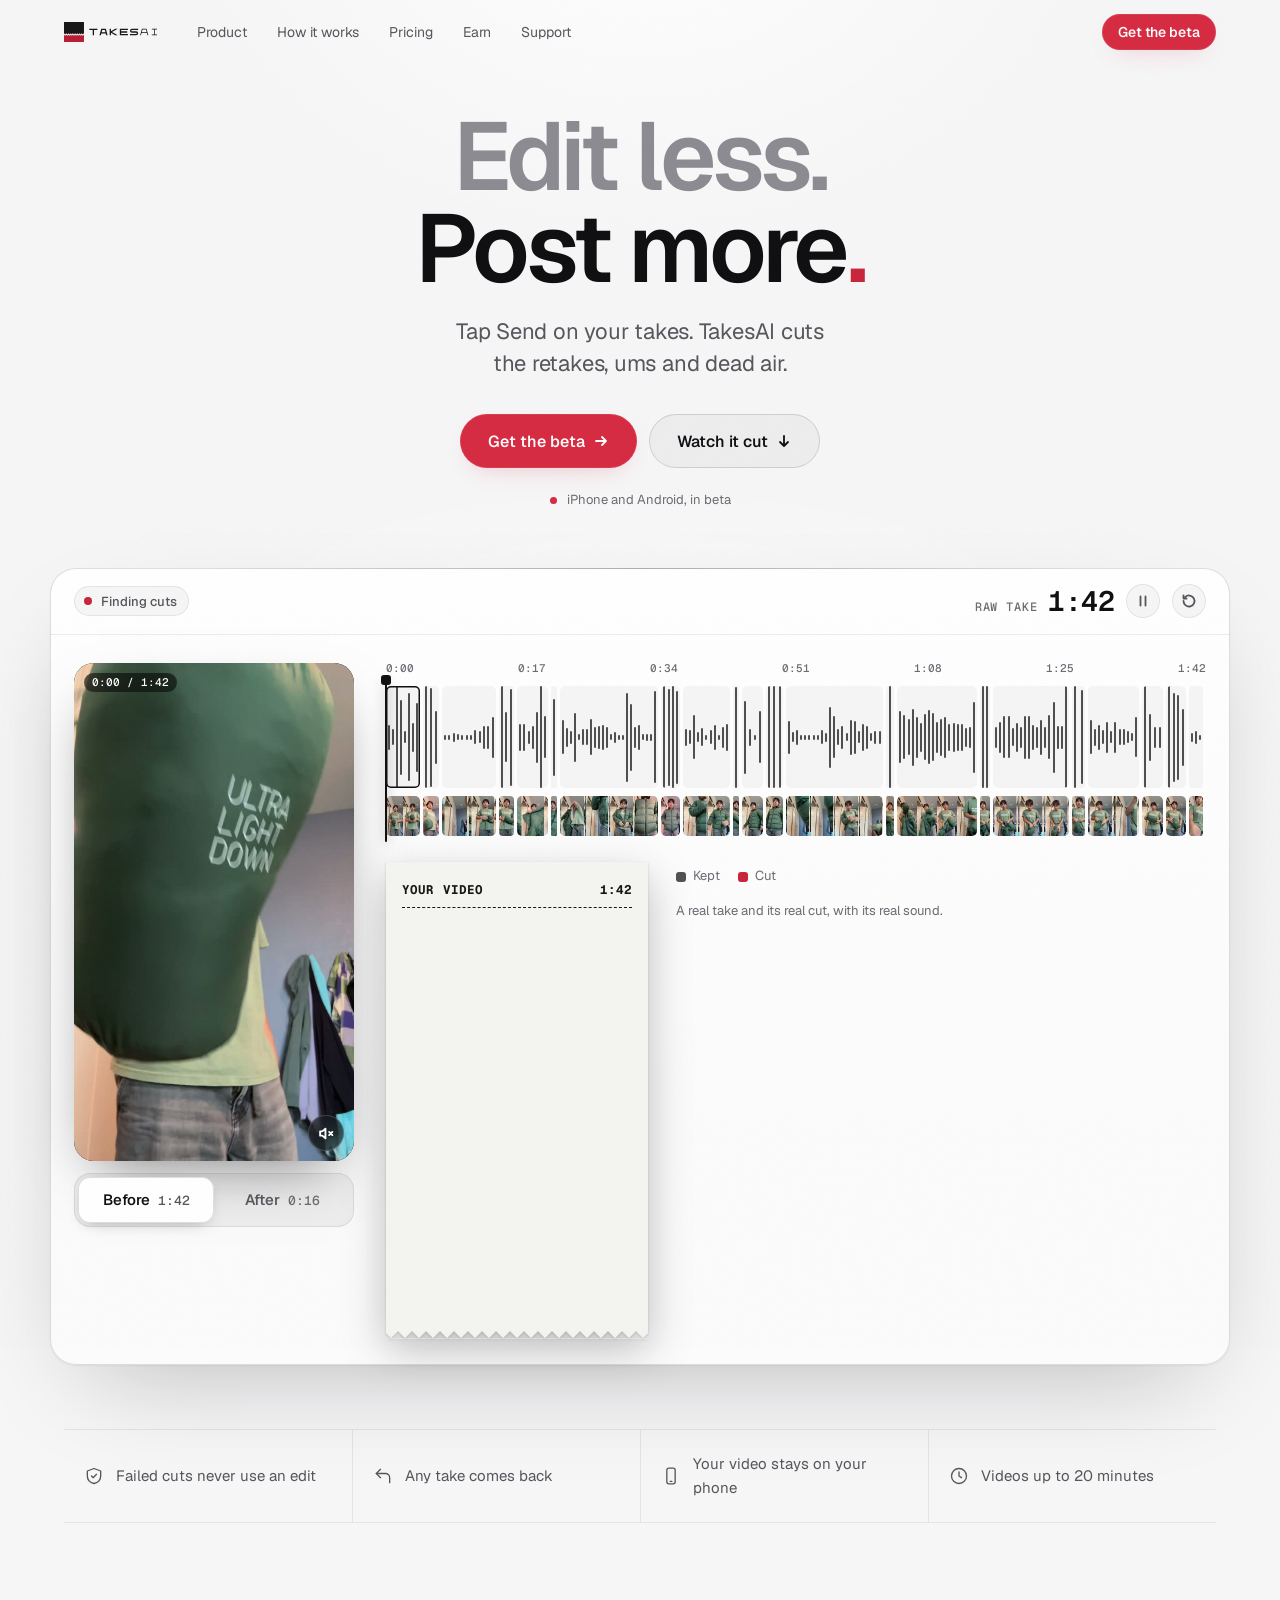
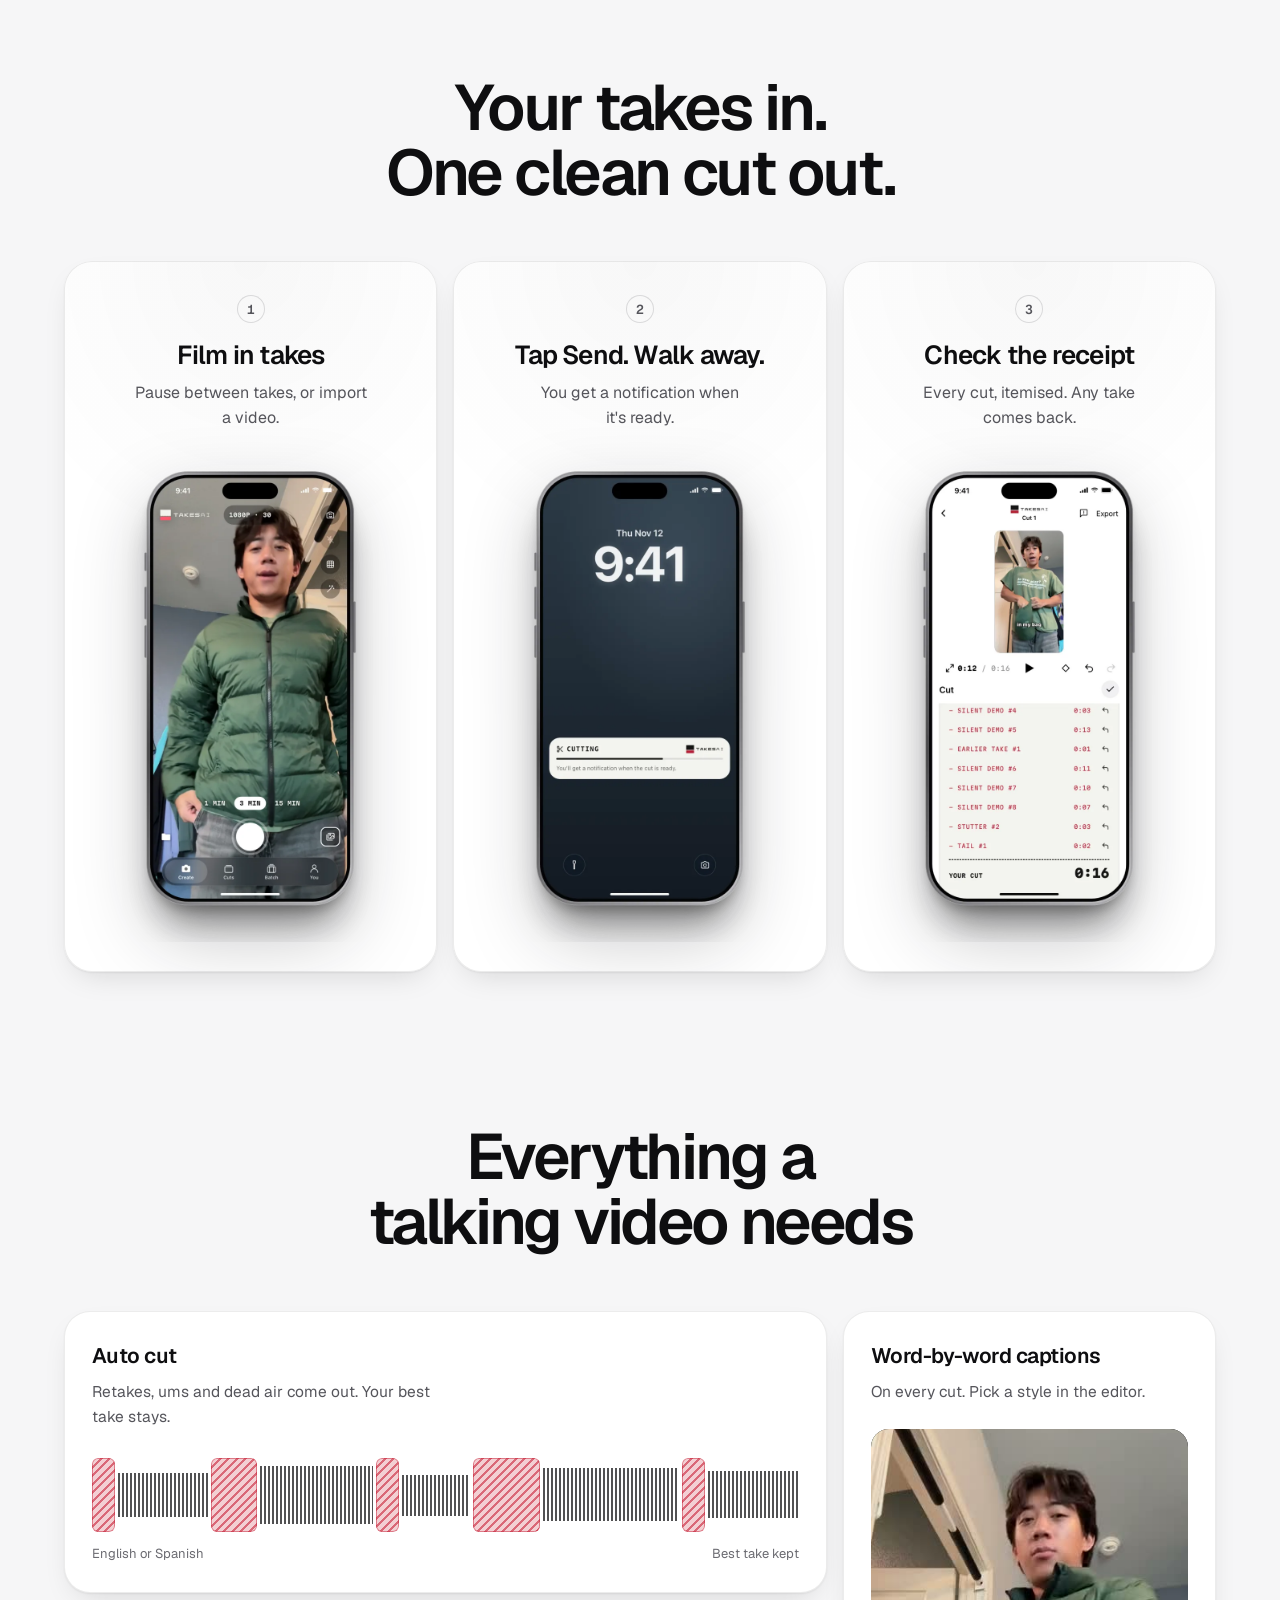
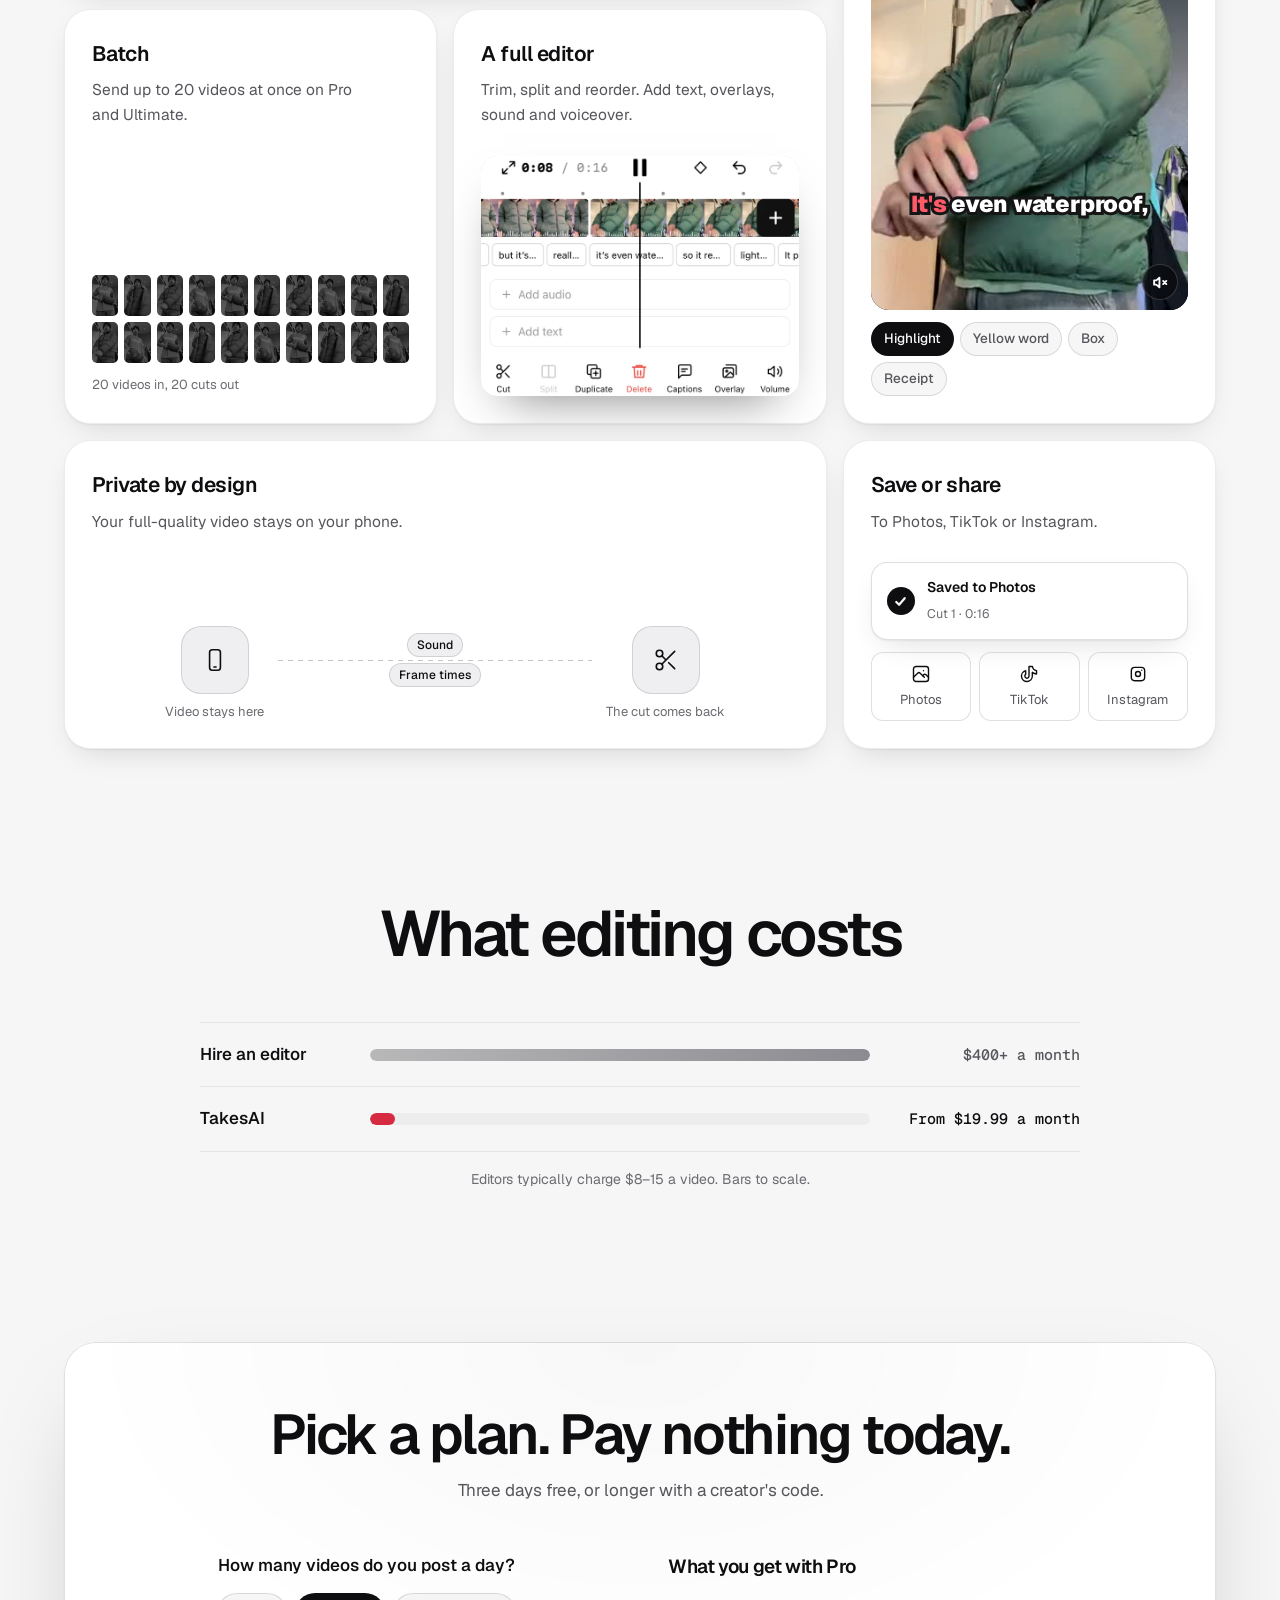
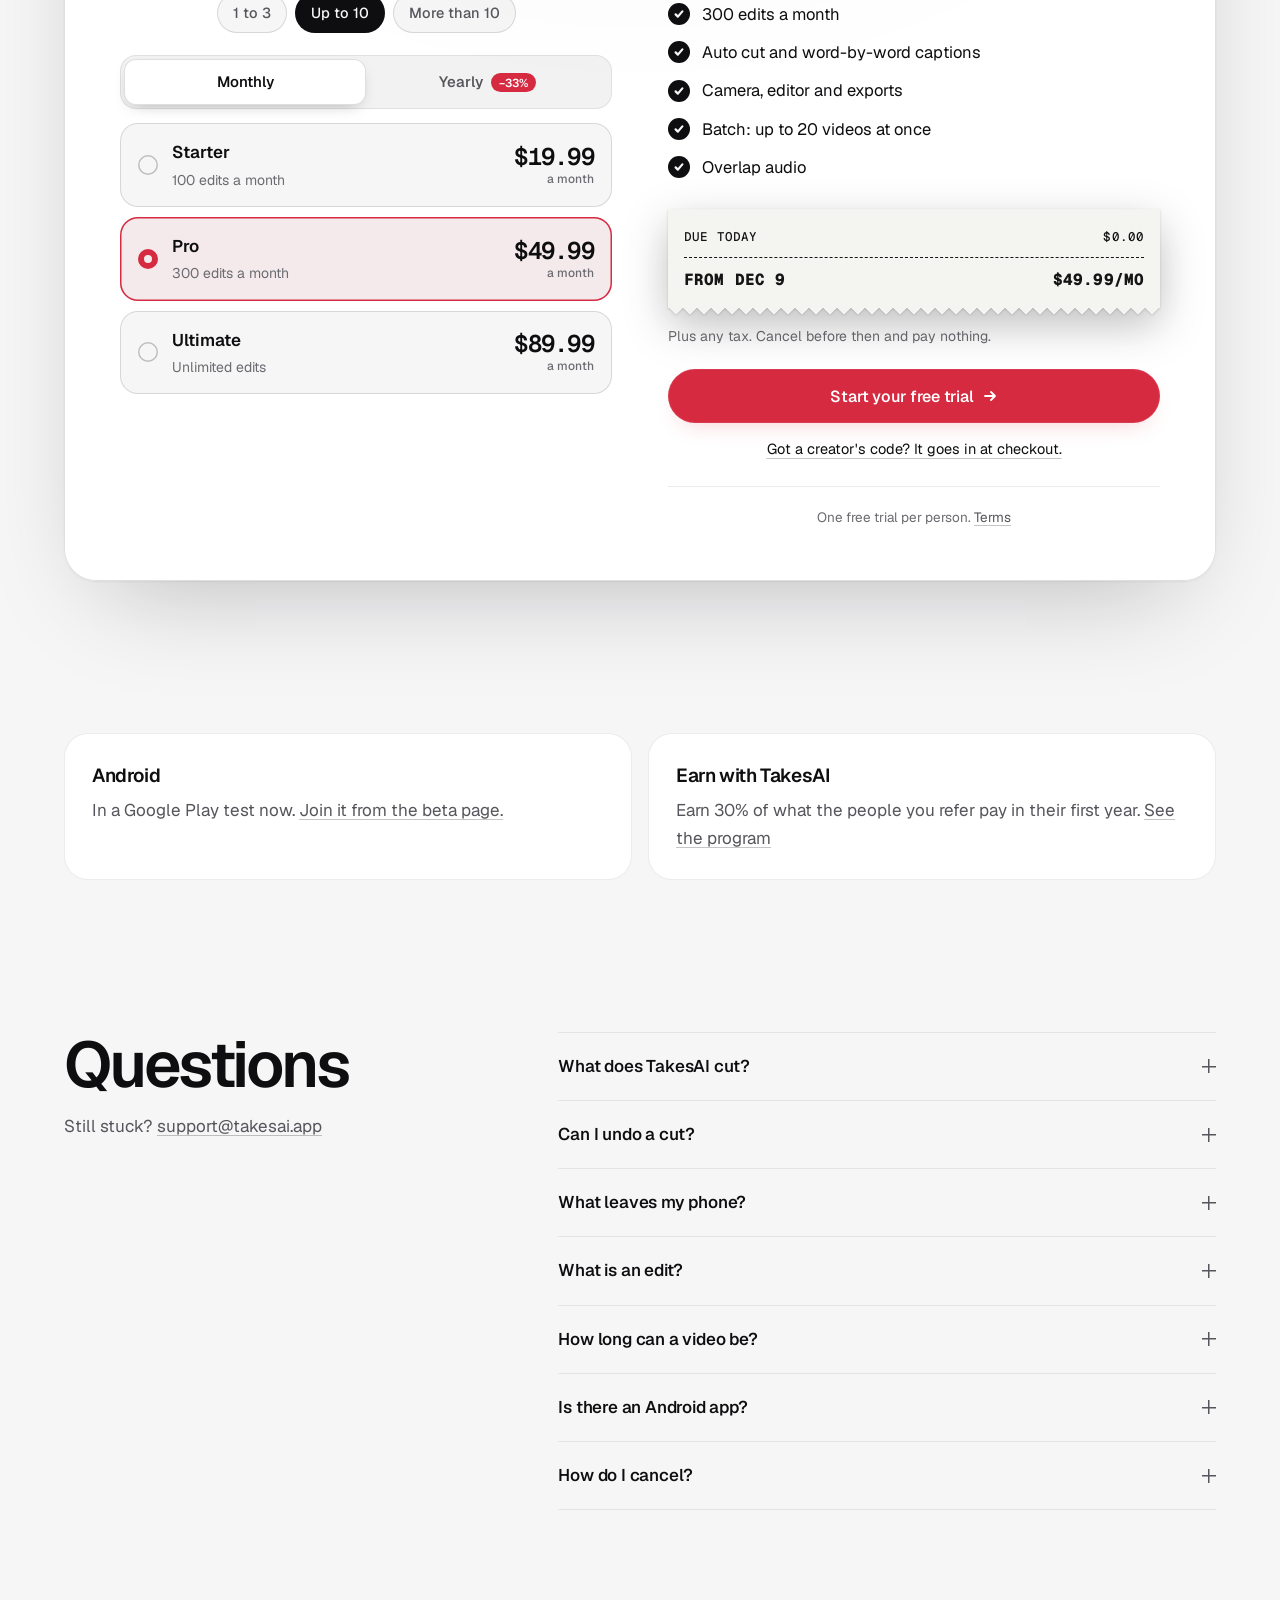
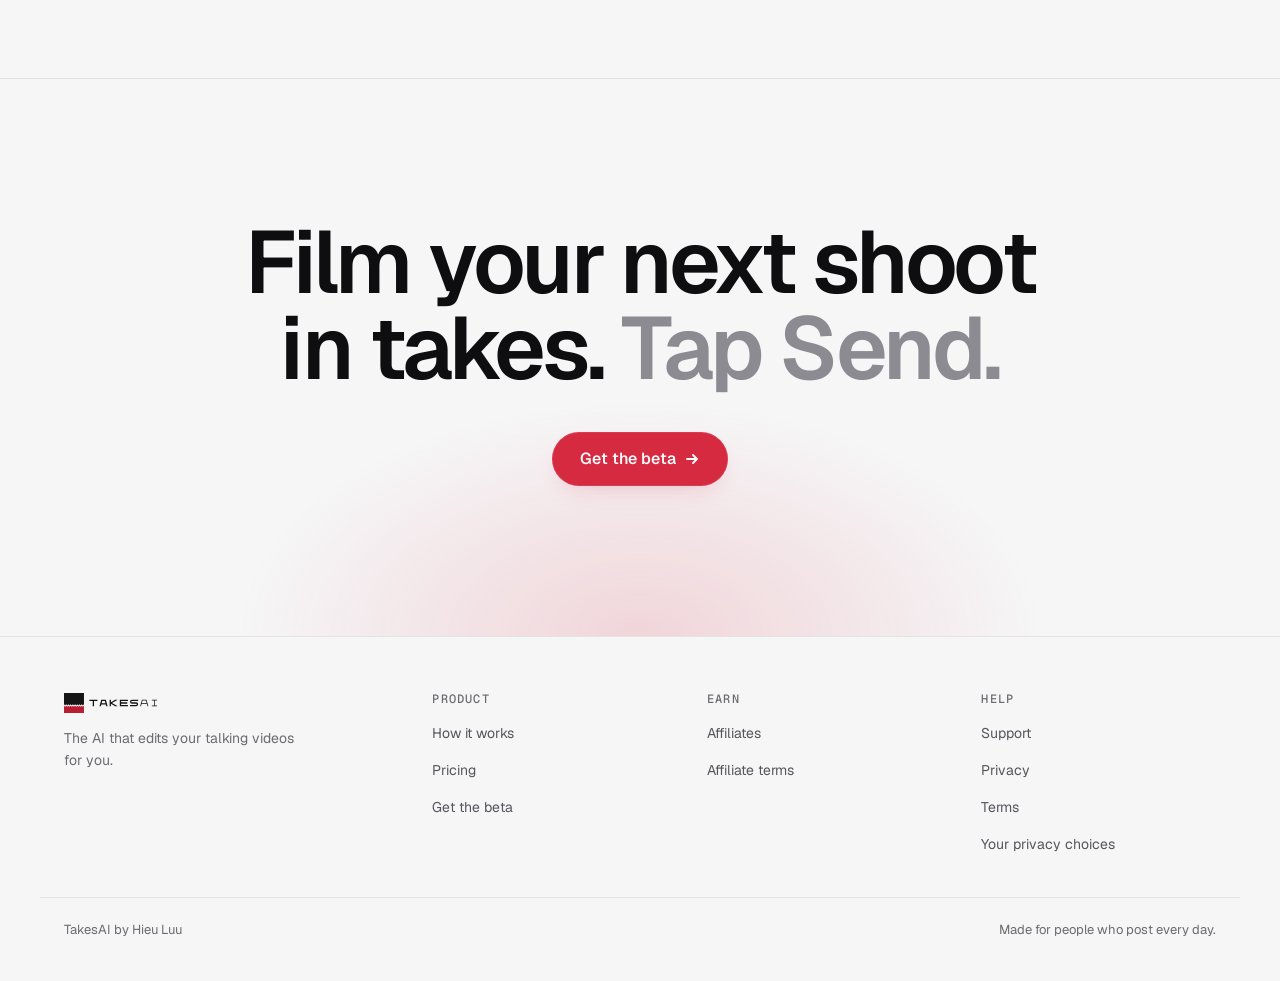
==== commit 9704f557: "Publish from takesai site/ at 48af949d" ====
--- a/index.html
+++ b/index.html
@@ -176,7 +176,7 @@
       <div class="viz"><div class="ed-ui"><img loading="lazy" decoding="async" src="assets/editor-ui.webp" alt="The TakesAI editor: the timeline with caption blocks, Add audio and Add text, and the Cut, Split, Duplicate, Delete, Captions, Overlay and Volume tools" width="720" height="545"></div></div>
     </article>
     <article class="tile spot t-priv" data-r>
-      <h3>Private by design</h3><p>Your video never leaves your phone. Only its sound and frame times are sent.</p>
+      <h3>Private by design</h3><p>Your full-quality video stays on your phone.</p>
       <div class="viz flow" aria-hidden="true">
         <div class="node"><div class="box"><svg viewBox="0 0 24 24"><rect x="7" y="2.5" width="10" height="19" rx="2.5"/><path d="M11 18.5h2"/></svg></div><span>Video stays here</span></div>
         <div class="pipe"><span class="pkts"><span class="pkt">Sound</span><span class="pkt">Frame times</span></span></div>
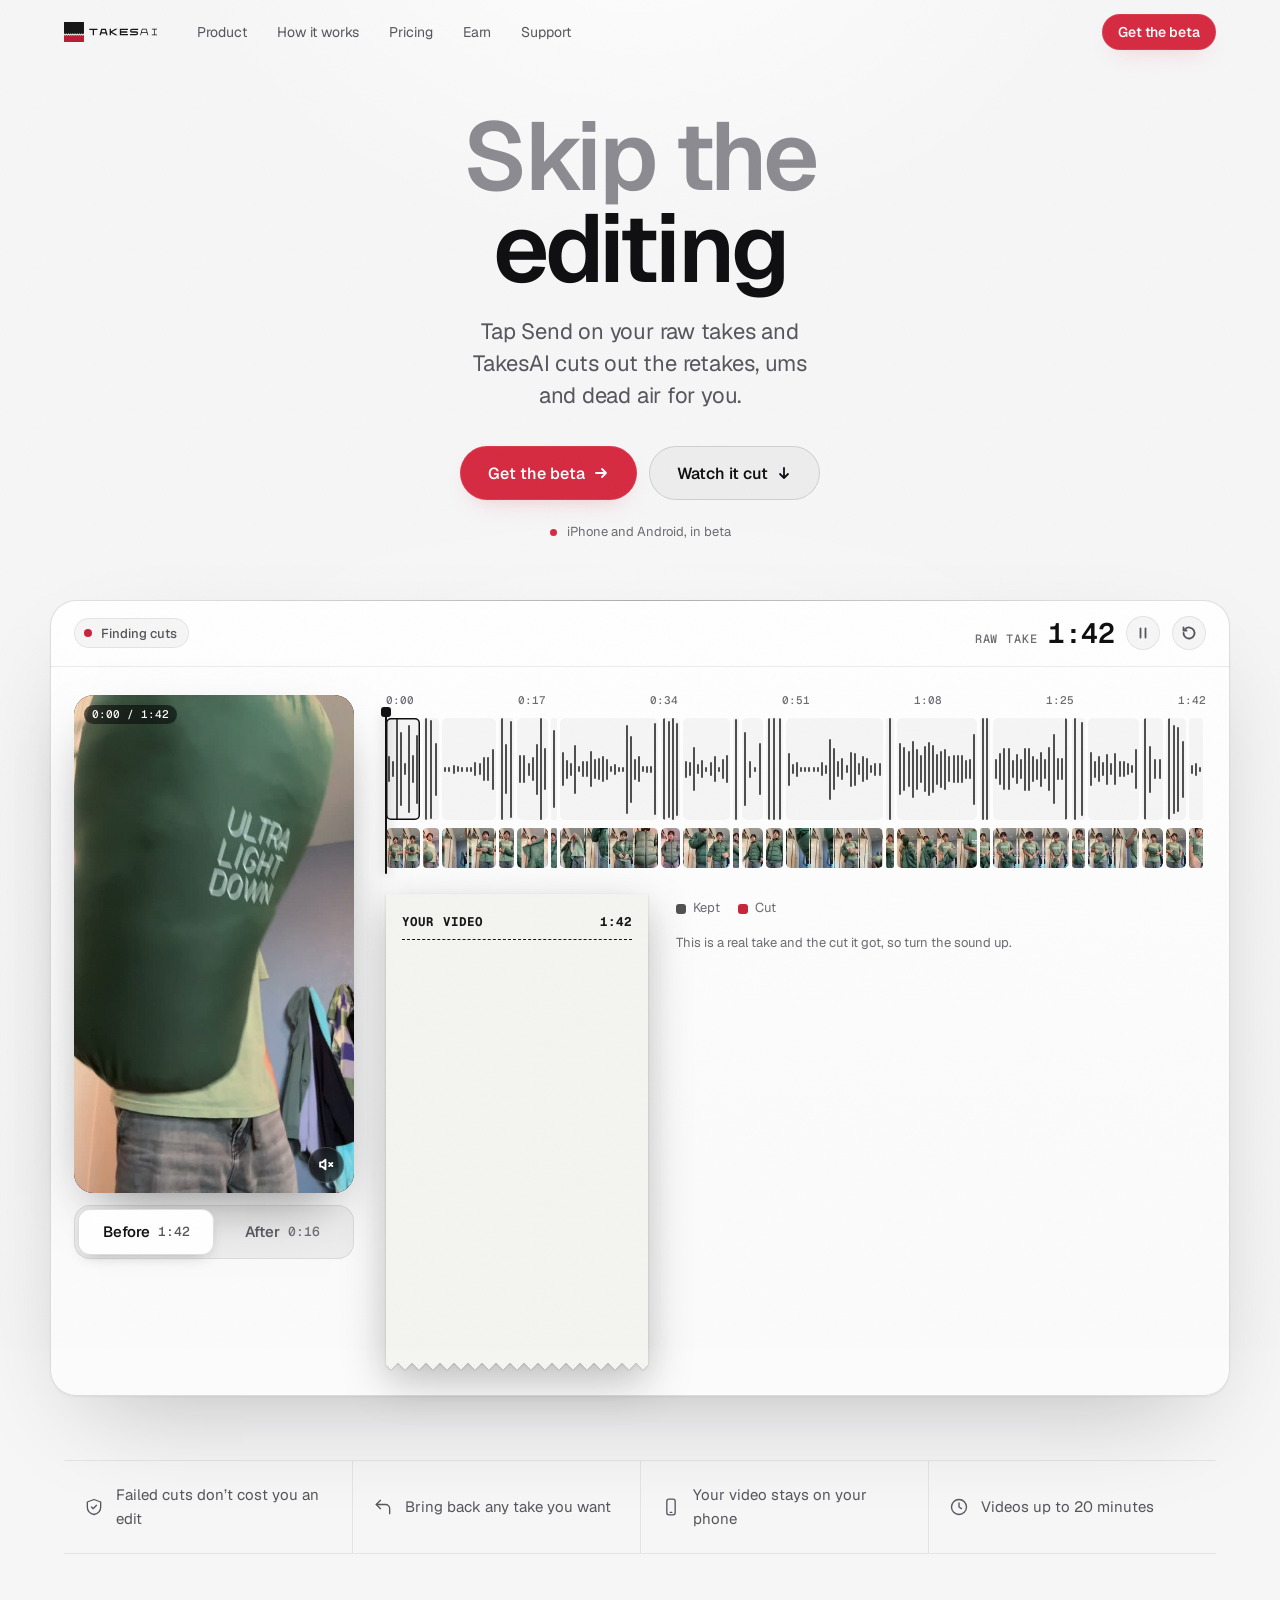
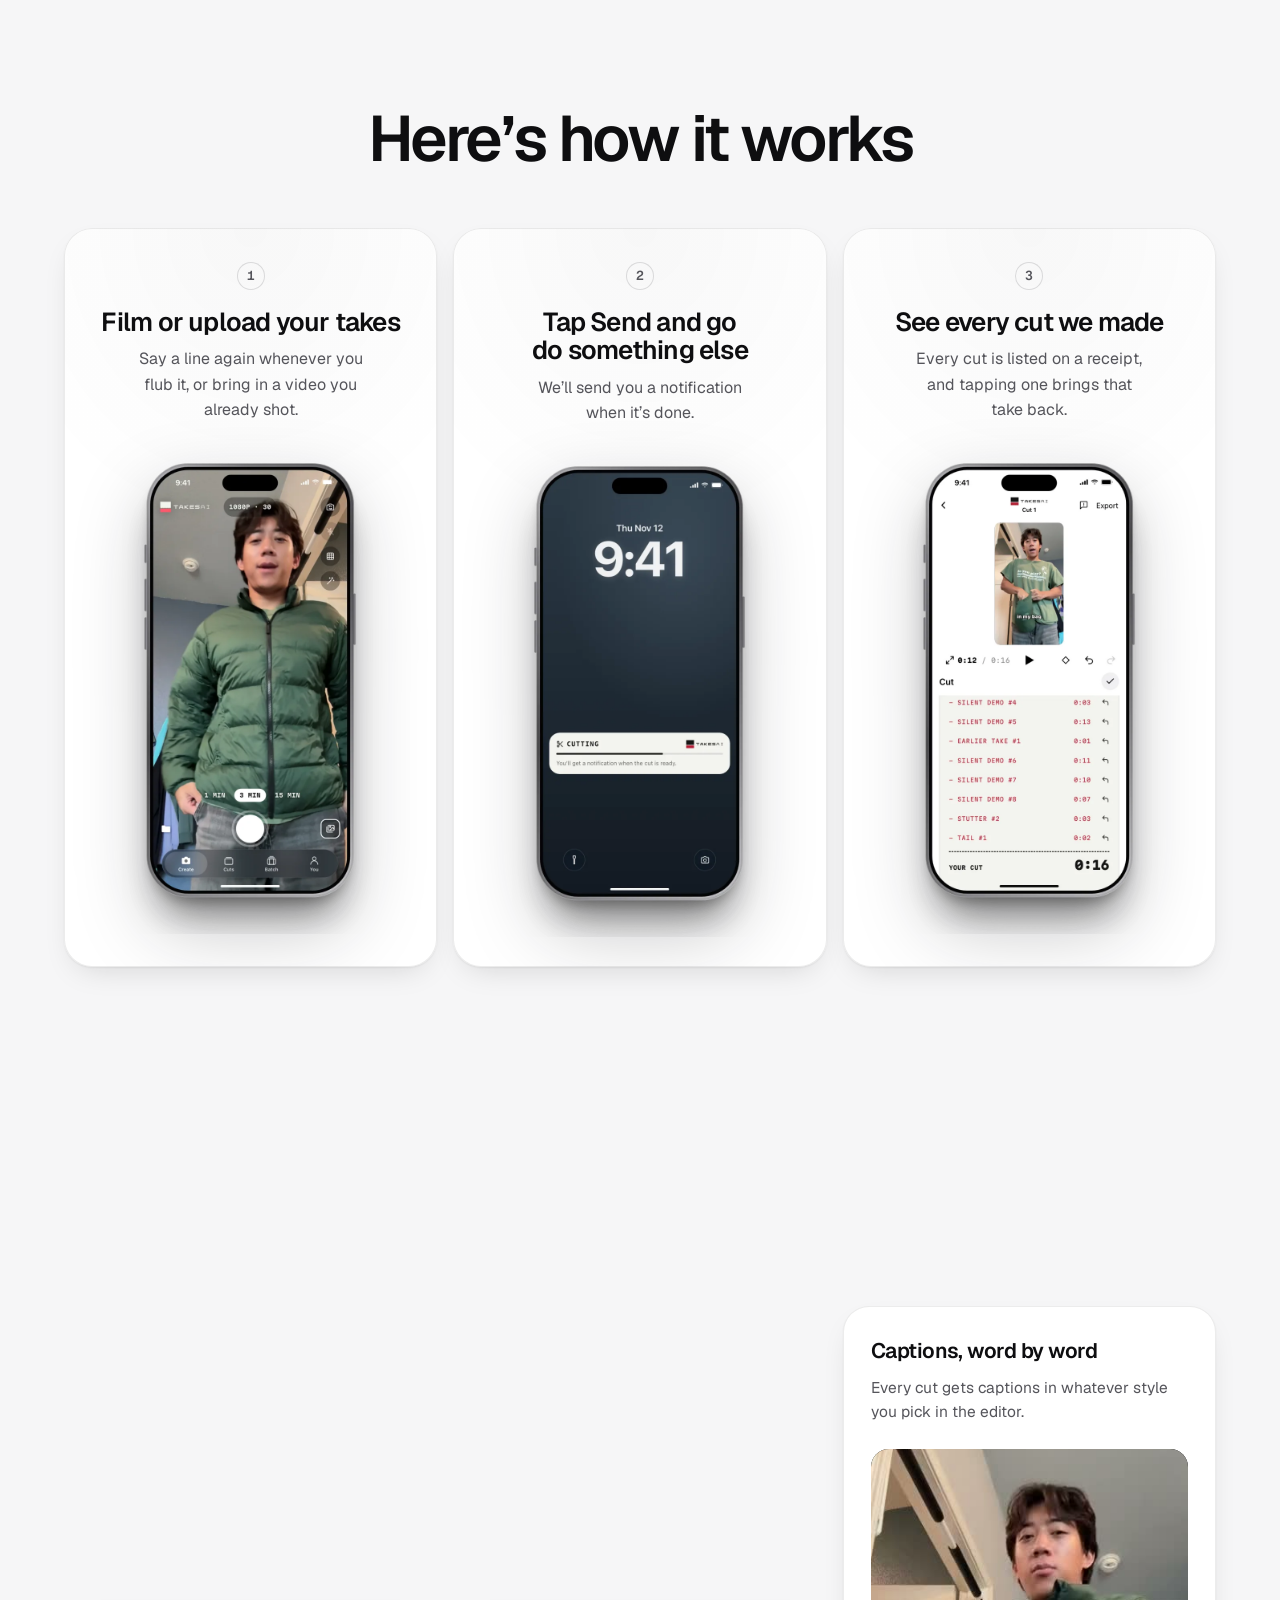
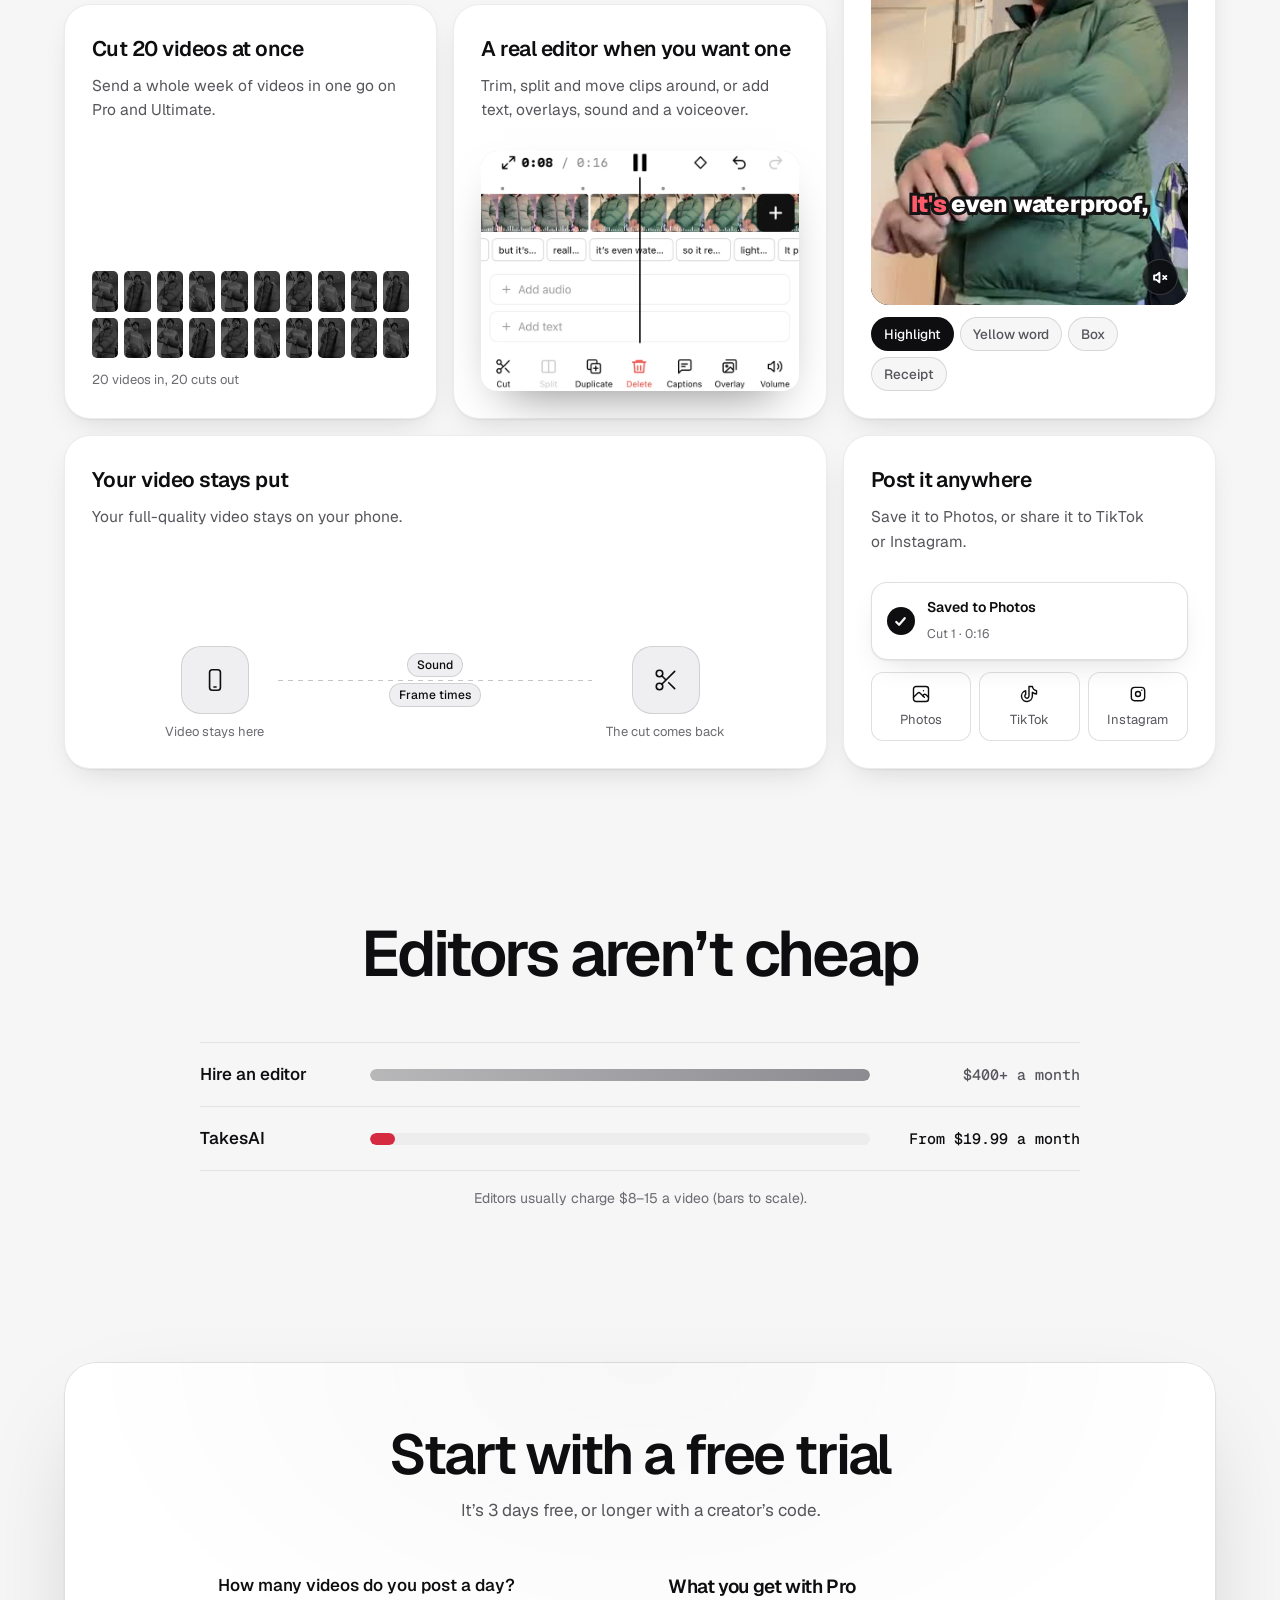
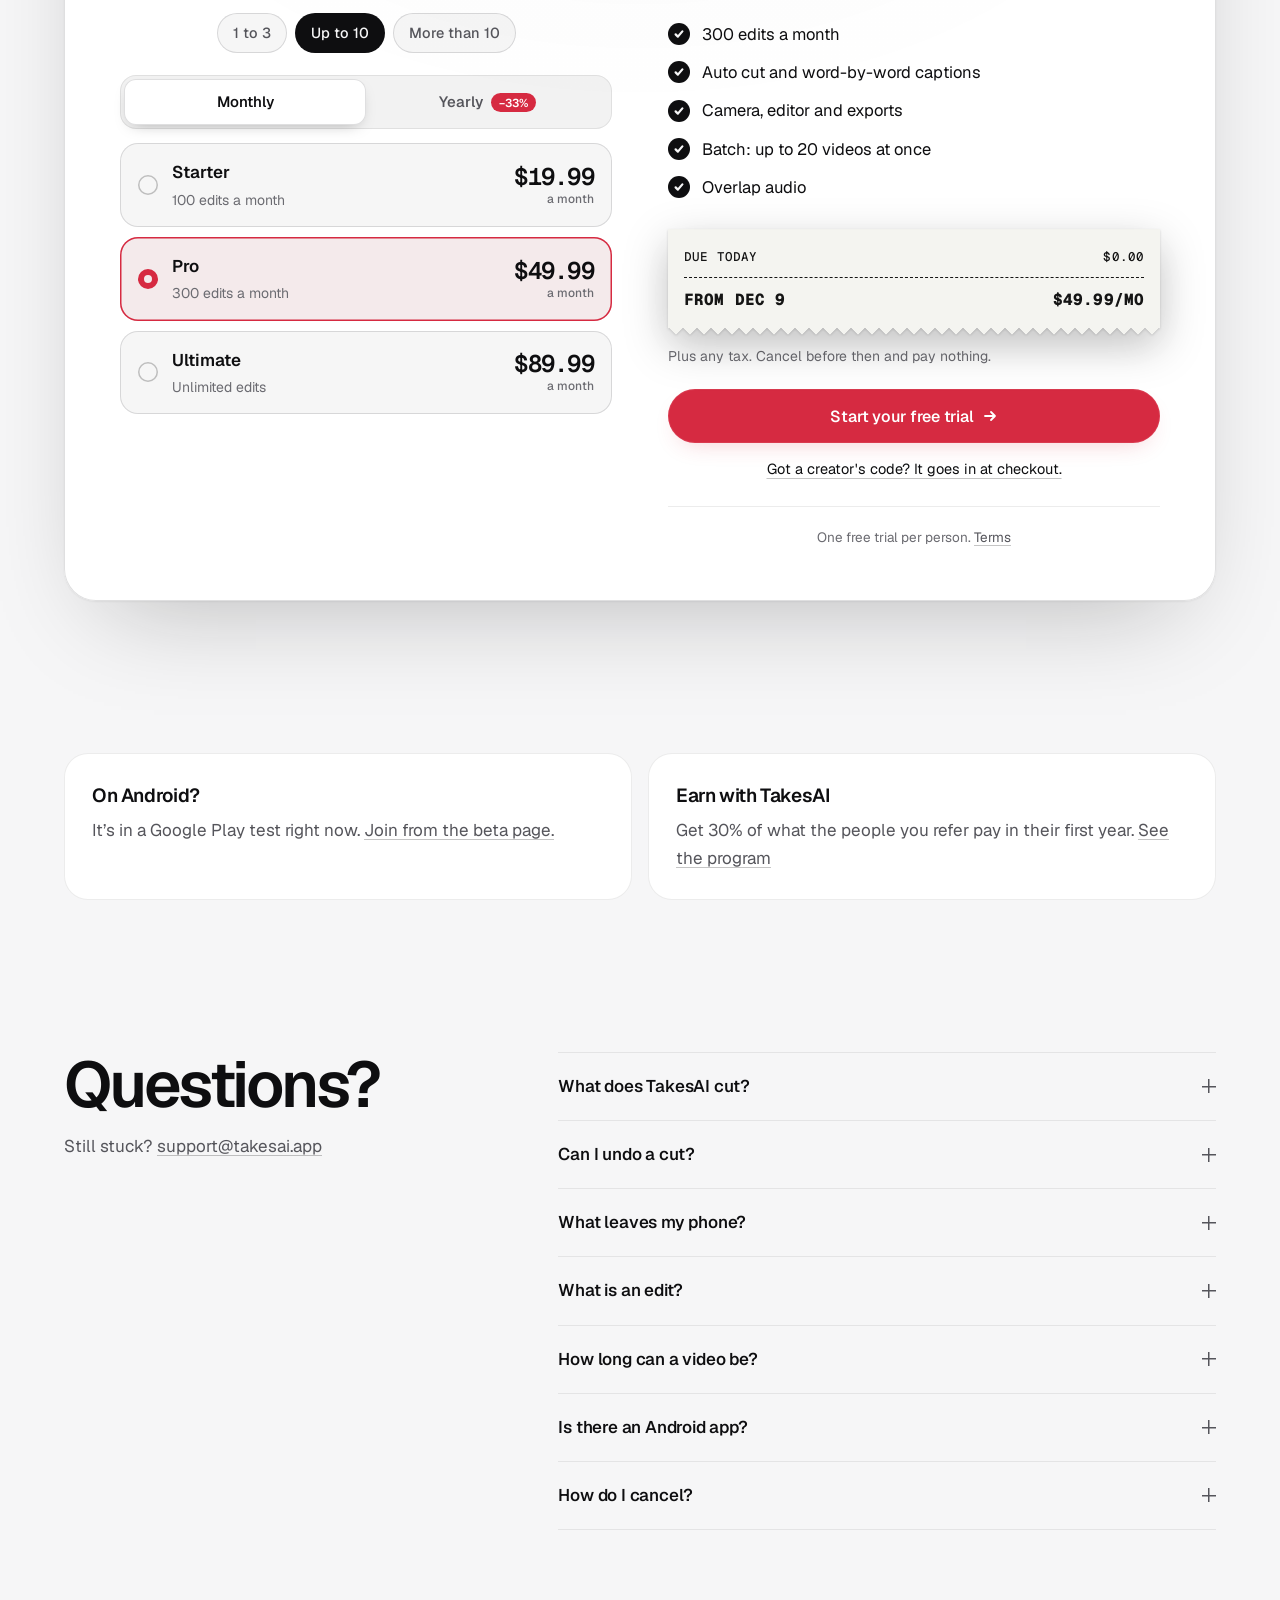
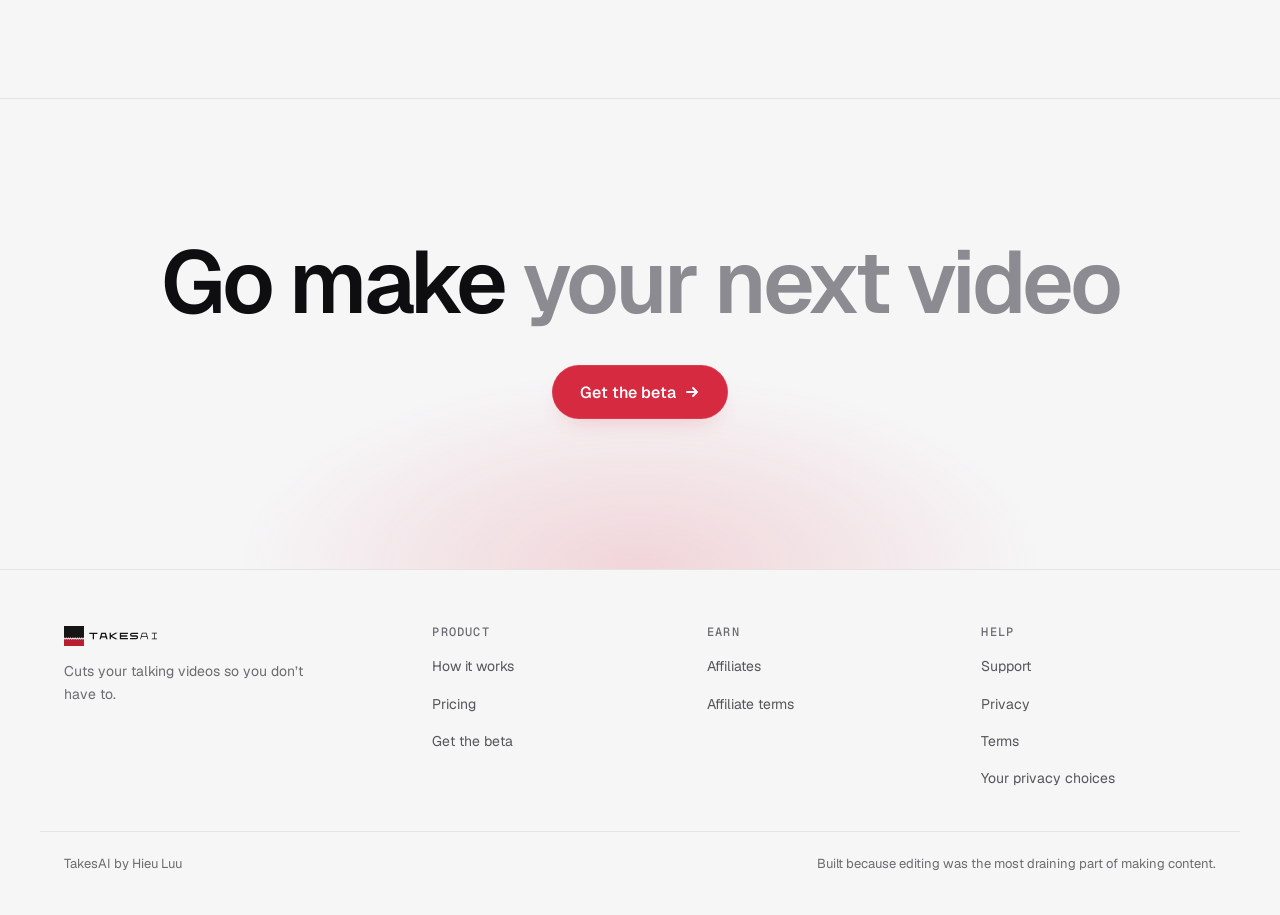
==== commit 6276b378: "Publish from takesai site/ at 58a7cb7b" ====
--- a/index.html
+++ b/index.html
@@ -5,18 +5,18 @@
 <meta name="viewport" content="width=device-width, initial-scale=1">
 <link rel="icon" href="assets/icon.svg" type="image/svg+xml">
 <link rel="apple-touch-icon" href="assets/apple-touch-icon.png">
-<title>TakesAI: edit less, post more</title>
-<meta name="description" content="Tap Send on your takes. TakesAI cuts the retakes, ums and dead air, and shows you everything it removed.">
+<title>TakesAI: cuts your talking videos for you</title>
+<meta name="description" content="Upload your raw takes (or film them right in the app) and tap Send. TakesAI cuts the retakes, ums and dead air, and shows you everything it took out.">
 <link rel="canonical" href="https://takesai.app/">
 <meta property="og:type" content="website">
 <meta property="og:site_name" content="TakesAI">
-<meta property="og:title" content="TakesAI: edit less, post more">
-<meta property="og:description" content="Your takes in. One clean cut out. TakesAI cuts the retakes, ums and dead air from your talking videos and shows you everything it removed.">
+<meta property="og:title" content="TakesAI: cuts your talking videos for you">
+<meta property="og:description" content="TakesAI cuts the retakes, ums and dead air from your talking videos and shows you everything it took out.">
 <meta property="og:url" content="https://takesai.app/">
 <meta property="og:image" content="https://takesai.app/assets/og.png">
 <meta property="og:image:width" content="1200">
 <meta property="og:image:height" content="630">
-<meta property="og:image:alt" content="TakesAI. Edit less. Post more.">
+<meta property="og:image:alt" content="TakesAI: skip the editing">
 <meta name="twitter:card" content="summary_large_image">
 <meta name="theme-color" content="#F6F6F7" media="(prefers-color-scheme: light)">
 <meta name="theme-color" content="#0A0A0B" media="(prefers-color-scheme: dark)">
@@ -70,8 +70,8 @@
       if (SALE_ON && now >= START && now < END) document.getElementById('sale').hidden = false;
     })();
   </script>
-  <h1><span class="line"><span class="dim">Edit less.</span></span><span class="line"><span>Post more<span class="dot">.</span></span></span></h1>
-  <p class="sub">Tap Send on your takes. TakesAI cuts the retakes, ums and dead air.</p>
+  <h1><span class="line"><span class="dim">Skip the</span></span><span class="line"><span>editing</span></span></h1>
+  <p class="sub">Tap Send on your raw takes and TakesAI cuts out the retakes, ums and dead air for you.</p>
   <div class="ctas">
     <a class="btn btn-red btn-lg" href="beta/" data-track="download">Get the beta <svg viewBox="0 0 16 16" aria-hidden="true"><path d="M3 8h10M9 4l4 4-4 4"/></svg></a>
     <a class="btn btn-ghost btn-lg" href="#demo">Watch it cut <svg viewBox="0 0 16 16" aria-hidden="true"><path d="M8 3v10M4 9l4 4 4-4"/></svg></a>
@@ -115,7 +115,7 @@
           </div>
           <div class="work-aside">
             <div class="legend" aria-hidden="true"><span><i></i>Kept</span><span class="x"><i></i>Cut</span></div>
-            <p class="c-note">A real take and its real cut, with its real sound.</p>
+            <p class="c-note">This is a real take and the cut it got, so turn the sound up.</p>
             <p class="r-hint" id="hint"><svg viewBox="0 0 16 16" aria-hidden="true"><path d="M6 10.5 2.5 7 6 3.5"/><path d="M2.5 7h7a4 4 0 0 1 4 4v1.5"/></svg>Tap a line to bring that part back.</p>
           </div>
         </div>
@@ -126,27 +126,27 @@
 
 <section class="facts" aria-label="Why it's safe to leave alone">
   <ul>
-    <li data-r><svg viewBox="0 0 24 24" aria-hidden="true"><path d="M12 3 4 6v6c0 4.5 3.4 8 8 9 4.6-1 8-4.5 8-9V6z"/><path d="m9 12 2 2 4-4"/></svg>Failed cuts never use an edit</li>
-    <li data-r style="--d:.06s"><svg viewBox="0 0 24 24" aria-hidden="true"><path d="M9 14 4 9l5-5"/><path d="M4 9h11a5 5 0 0 1 5 5v6"/></svg>Any take comes back</li>
+    <li data-r><svg viewBox="0 0 24 24" aria-hidden="true"><path d="M12 3 4 6v6c0 4.5 3.4 8 8 9 4.6-1 8-4.5 8-9V6z"/><path d="m9 12 2 2 4-4"/></svg>Failed cuts don’t cost you an edit</li>
+    <li data-r style="--d:.06s"><svg viewBox="0 0 24 24" aria-hidden="true"><path d="M9 14 4 9l5-5"/><path d="M4 9h11a5 5 0 0 1 5 5v6"/></svg>Bring back any take you want</li>
     <li data-r style="--d:.12s"><svg viewBox="0 0 24 24" aria-hidden="true"><rect x="7" y="2.5" width="10" height="19" rx="2.5"/><path d="M11 18.5h2"/></svg>Your video stays on your phone</li>
     <li data-r style="--d:.18s"><svg viewBox="0 0 24 24" aria-hidden="true"><circle cx="12" cy="12" r="9"/><path d="M12 7v5l3 2"/></svg>Videos up to 20 minutes</li>
   </ul>
 </section>
 
 <section class="sec" id="how" aria-labelledby="how-h">
-  <div class="sec-head" data-r><h2 id="how-h">Your takes in.<br>One clean cut out.</h2></div>
+  <div class="sec-head" data-r><h2 id="how-h">Here’s how it works</h2></div>
   <ol class="cards3">
-    <li class="card3 spot" data-r><span class="n">1</span><h3>Film in takes</h3><p>Pause between takes, or import a video.</p><img src="assets/step-record.webp" alt="The TakesAI camera, ready to record" width="420" height="790" loading="lazy"></li>
-    <li class="card3 spot" data-r style="--d:.08s"><span class="n">2</span><h3>Tap Send. Walk away.</h3><p>You get a notification when it's ready.</p><img src="assets/step-send.webp" alt="An iPhone lock screen showing TakesAI cutting a video" width="420" height="790" loading="lazy"></li>
-    <li class="card3 spot" data-r style="--d:.16s"><span class="n">3</span><h3>Check the receipt</h3><p>Every cut, itemised. Any take comes back.</p><img src="assets/step-receipt.webp" alt="A finished cut with its receipt, listing every removed part" width="420" height="790" loading="lazy"></li>
+    <li class="card3 spot" data-r><span class="n">1</span><h3>Film or upload your takes</h3><p>Say a line again whenever you flub it, or bring in a video you already shot.</p><img src="assets/step-record.webp" alt="The TakesAI camera, ready to record" width="420" height="790" loading="lazy"></li>
+    <li class="card3 spot" data-r style="--d:.08s"><span class="n">2</span><h3>Tap Send and go do something else</h3><p>We’ll send you a notification when it’s done.</p><img src="assets/step-send.webp" alt="An iPhone lock screen showing TakesAI cutting a video" width="420" height="790" loading="lazy"></li>
+    <li class="card3 spot" data-r style="--d:.16s"><span class="n">3</span><h3>See every cut we made</h3><p>Every cut is listed on a receipt, and tapping one brings that take back.</p><img src="assets/step-receipt.webp" alt="A finished cut with its receipt, listing every removed part" width="420" height="790" loading="lazy"></li>
   </ol>
 </section>
 
 <section class="sec" id="features" aria-labelledby="feat-h">
-  <div class="sec-head" data-r><h2 id="feat-h">Everything a talking video needs</h2></div>
+  <div class="sec-head" data-r><h2 id="feat-h">All the stuff you’d do by hand</h2></div>
   <div class="bento">
     <article class="tile spot t-auto" data-r>
-      <h3>Auto cut</h3><p>Retakes, ums and dead air come out. Your best take stays.</p>
+      <h3>Cuts the bad takes</h3><p>It finds the retakes, ums and dead air and keeps your best take.</p>
       <div class="viz" aria-hidden="true">
         <div class="mini">
           <s style="--g:1"></s><b style="--g:4;--h:60%"></b><s style="--g:2"></s><b style="--g:5;--h:78%"></b><s style="--g:1"></s><b style="--g:3;--h:55%"></b><s style="--g:3"></s><b style="--g:6;--h:72%"></b><s style="--g:1"></s><b style="--g:4;--h:64%"></b>
@@ -155,7 +155,7 @@
       </div>
     </article>
     <article class="tile spot t-caps" data-r style="--d:.06s">
-      <h3>Word-by-word captions</h3><p>On every cut. Pick a style in the editor.</p>
+      <h3>Captions, word by word</h3><p>Every cut gets captions in whatever style you pick in the editor.</p>
       <div class="viz">
         <div class="cap-frame" id="capframe" data-style="highlight">
           <video id="capvid" src="assets/caps.mp4" poster="assets/caps-poster.jpg" muted loop playsinline preload="none" aria-label="A take playing with word-by-word captions. Tap to pause."></video>
@@ -168,15 +168,15 @@
       </div>
     </article>
     <article class="tile spot t-batch" data-r>
-      <h3>Batch</h3><p>Send up to 20 videos at once on Pro and Ultimate.</p>
+      <h3>Cut 20 videos at once</h3><p>Send a whole week of videos in one go on Pro and Ultimate.</p>
       <div class="viz" aria-hidden="true"><div class="grid20" id="grid20"></div><p class="g-k">20 videos in, 20 cuts out</p></div>
     </article>
     <article class="tile spot t-edit" data-r style="--d:.06s">
-      <h3>A full editor</h3><p>Trim, split and reorder. Add text, overlays, sound and voiceover.</p>
+      <h3>A real editor when you want one</h3><p>Trim, split and move clips around, or add text, overlays, sound and a voiceover.</p>
       <div class="viz"><div class="ed-ui"><img loading="lazy" decoding="async" src="assets/editor-ui.webp" alt="The TakesAI editor: the timeline with caption blocks, Add audio and Add text, and the Cut, Split, Duplicate, Delete, Captions, Overlay and Volume tools" width="720" height="545"></div></div>
     </article>
     <article class="tile spot t-priv" data-r>
-      <h3>Private by design</h3><p>Your full-quality video stays on your phone.</p>
+      <h3>Your video stays put</h3><p>Your full-quality video stays on your phone.</p>
       <div class="viz flow" aria-hidden="true">
         <div class="node"><div class="box"><svg viewBox="0 0 24 24"><rect x="7" y="2.5" width="10" height="19" rx="2.5"/><path d="M11 18.5h2"/></svg></div><span>Video stays here</span></div>
         <div class="pipe"><span class="pkts"><span class="pkt">Sound</span><span class="pkt">Frame times</span></span></div>
@@ -184,7 +184,7 @@
       </div>
     </article>
     <article class="tile spot t-share" data-r style="--d:.06s">
-      <h3>Save or share</h3><p>To Photos, TikTok or Instagram.</p>
+      <h3>Post it anywhere</h3><p>Save it to Photos, or share it to TikTok or Instagram.</p>
       <div class="viz" aria-hidden="true">
         <div class="toast"><span class="ok"><svg viewBox="0 0 16 16"><path d="m3.5 8.5 3 3 6-7"/></svg></span><span><b>Saved to Photos</b><small>Cut 1 · 0:16</small></span></div>
         <div class="dests"><span><svg viewBox="0 0 24 24"><path d="M15 8h.01"/><path d="M3 6a3 3 0 0 1 3-3h12a3 3 0 0 1 3 3v12a3 3 0 0 1-3 3H6a3 3 0 0 1-3-3z"/><path d="m3 16 5-5c.93-.89 2.07-.89 3 0l5 5"/><path d="m14 14 1-1c.93-.89 2.07-.89 3 0l3 3"/></svg>Photos</span><span><svg viewBox="0 0 24 24"><path d="M21 7.92v4.03A9.95 9.95 0 0 1 16 10v4.5a6.5 6.5 0 1 1-8-6.33v4.33a2.5 2.5 0 1 0 4 2V3h4.08A6 6 0 0 0 21 7.92z"/></svg>TikTok</span><span><svg viewBox="0 0 24 24"><path d="M4 8a4 4 0 0 1 4-4h8a4 4 0 0 1 4 4v8a4 4 0 0 1-4 4H8a4 4 0 0 1-4-4z"/><path d="M9 12a3 3 0 1 0 6 0 3 3 0 0 0-6 0"/><path d="M16.5 7.5v.01"/></svg>Instagram</span></div>
@@ -194,11 +194,11 @@
 </section>
 
 <section class="sec" id="cost" aria-labelledby="cost-h">
-  <div class="sec-head" data-r><h2 id="cost-h">What editing costs</h2></div>
+  <div class="sec-head" data-r><h2 id="cost-h">Editors aren’t cheap</h2></div>
   <div class="cost" data-r>
     <div class="bar-row"><span class="who">Hire an editor</span><div class="bar"><i style="--w:100%"></i></div><span class="amt">$400+ a month</span></div>
     <div class="bar-row me"><span class="who">TakesAI</span><div class="bar"><i style="--w:5%"></i></div><span class="amt">From $19.99 a month</span></div>
-    <p class="cost-note">Editors typically charge $8–15 a video. Bars to scale.</p>
+    <p class="cost-note">Editors usually charge $8–15 a video (bars to scale).</p>
   </div>
 </section>
 
@@ -206,8 +206,8 @@
      "how many a day" buttons need it. Buying links carry not-app (pages the app opens show no way to pay outside it). -->
 <section class="sec" id="pricing" aria-labelledby="price-h">
   <div class="price-card" data-r>
-    <h2 id="price-h"><span class="if-trial"><span class="nw">Pick a plan.</span> <span class="nw">Pay nothing today.</span></span><span class="if-no-trial">Plans</span></h2>
-    <p class="lead if-trial">Three days free, or longer with a creator's code.</p>
+    <h2 id="price-h"><span class="if-trial"><span class="nw">Start with a</span> <span class="nw">free trial</span></span><span class="if-no-trial">Plans</span></h2>
+    <p class="lead if-trial">It’s 3 days free, or longer with a creator’s code.</p>
     <form class="picker" id="picker" action="checkout/" method="get">
       <div class="pick">
         <p class="q" id="q">How many videos do you post a day?</p>
@@ -262,19 +262,19 @@
 
 <section class="sec" id="more" aria-label="Android and the affiliate program">
   <div class="duo">
-    <div id="android" data-r><h3>Android</h3><p>In a Google Play test now. <a href="beta/#android">Join it from the beta page.</a></p></div>
-    <div class="if-trial not-app" data-r style="--d:.06s"><h3>Earn with TakesAI</h3><p>Earn 30% of what the people you refer pay in their first year. <a href="earn/">See the program</a></p></div>
+    <div id="android" data-r><h3>On Android?</h3><p>It’s in a Google Play test right now. <a href="beta/#android">Join from the beta page.</a></p></div>
+    <div class="if-trial not-app" data-r style="--d:.06s"><h3>Earn with TakesAI</h3><p>Get 30% of what the people you refer pay in their first year. <a href="earn/">See the program</a></p></div>
   </div>
 </section>
 
 <section class="sec" id="faq" aria-labelledby="faq-h">
   <div class="faq-wrap">
-    <div data-r><h2 id="faq-h" class="big">Questions</h2><p>Still stuck? <a href="mailto:support@takesai.app">support@takesai.app</a></p></div>
+    <div data-r><h2 id="faq-h" class="big">Questions?</h2><p>Still stuck? <a href="mailto:support@takesai.app">support@takesai.app</a></p></div>
     <div class="faq" data-r style="--d:.06s">
-      <details><summary>What does TakesAI cut?</summary><p>Retakes, ums and dead air. It keeps your best take and adds captions.</p></details>
-      <details><summary>Can I undo a cut?</summary><p>Yes, any removed take comes back with a tap. Check each cut before you post.</p></details>
+      <details><summary>What does TakesAI cut?</summary><p>It cuts the retakes, ums and dead air, keeps your best take and adds captions.</p></details>
+      <details><summary>Can I undo a cut?</summary><p>Yes, tap any line on the receipt and that take comes back, so it’s worth a quick look before you post.</p></details>
       <details><summary>What leaves my phone?</summary><p>Only its sound and a list of frame times, never the video. Details in the <a href="privacy/">Privacy Policy</a>.</p></details>
-      <details><summary>What is an edit?</summary><p>One cut opened in your editor. Failed cuts use none, and unused edits don't roll over.</p></details>
+      <details><summary>What is an edit?</summary><p>One edit is used when a cut first opens in your editor. Failed cuts don’t use one, and unused edits don’t roll over.</p></details>
       <details><summary>How long can a video be?</summary><p>Up to 20 minutes.</p></details>
       <details><summary>Is there an Android app?</summary><p>It's in a Google Play test now. The <a href="beta/#android">beta page</a> has the steps.</p></details>
       <details><summary>How do I cancel?</summary><p><a href="support/">Support</a> has the steps for App Store and web plans.</p></details>
@@ -283,18 +283,18 @@
 </section>
 
 <section class="final" aria-labelledby="final-h">
-  <h2 id="final-h" data-r>Film your next shoot in takes. <span>Tap Send.</span></h2>
+  <h2 id="final-h" data-r>Go make <span>your next video</span></h2>
   <a class="btn btn-red btn-lg" href="beta/" data-track="download" data-r style="--d:.1s">Get the beta <svg viewBox="0 0 16 16" aria-hidden="true"><path d="M3 8h10M9 4l4 4-4 4"/></svg></a>
 </section>
 </main>
 <footer class="site-footer">
   <div class="foot">
-    <div><a class="brand" href="./"><picture><source srcset="assets/logo-dark.svg" media="(prefers-color-scheme: dark)"><img src="assets/logo.svg" alt="TakesAI" width="94" height="20"></picture></a><p>The AI that edits your talking videos for you.</p></div>
+    <div><a class="brand" href="./"><picture><source srcset="assets/logo-dark.svg" media="(prefers-color-scheme: dark)"><img src="assets/logo.svg" alt="TakesAI" width="94" height="20"></picture></a><p>Cuts your talking videos so you don’t have to.</p></div>
     <div><h4>Product</h4><ul><li><a href="#how">How it works</a></li><li><a href="#pricing">Pricing</a></li><li><a href="beta/">Get the beta</a></li></ul></div>
     <div class="if-trial not-app"><h4>Earn</h4><ul><li><a href="earn/">Affiliates</a></li><li><a href="earn/terms/">Affiliate terms</a></li></ul></div>
     <div><h4>Help</h4><ul><li><a href="support/">Support</a></li><li><a href="privacy/">Privacy</a></li><li><a href="terms/">Terms</a></li><li><a href="privacy-choices/">Your privacy choices</a></li></ul></div>
   </div>
-  <div class="foot-b"><span>TakesAI by Hieu Luu</span><span>Made for people who post every day.</span></div>
+  <div class="foot-b"><span>TakesAI by Hieu Luu</span><span>Built because editing was the most draining part of making content.</span></div>
 </footer>
 </body>
 </html>
